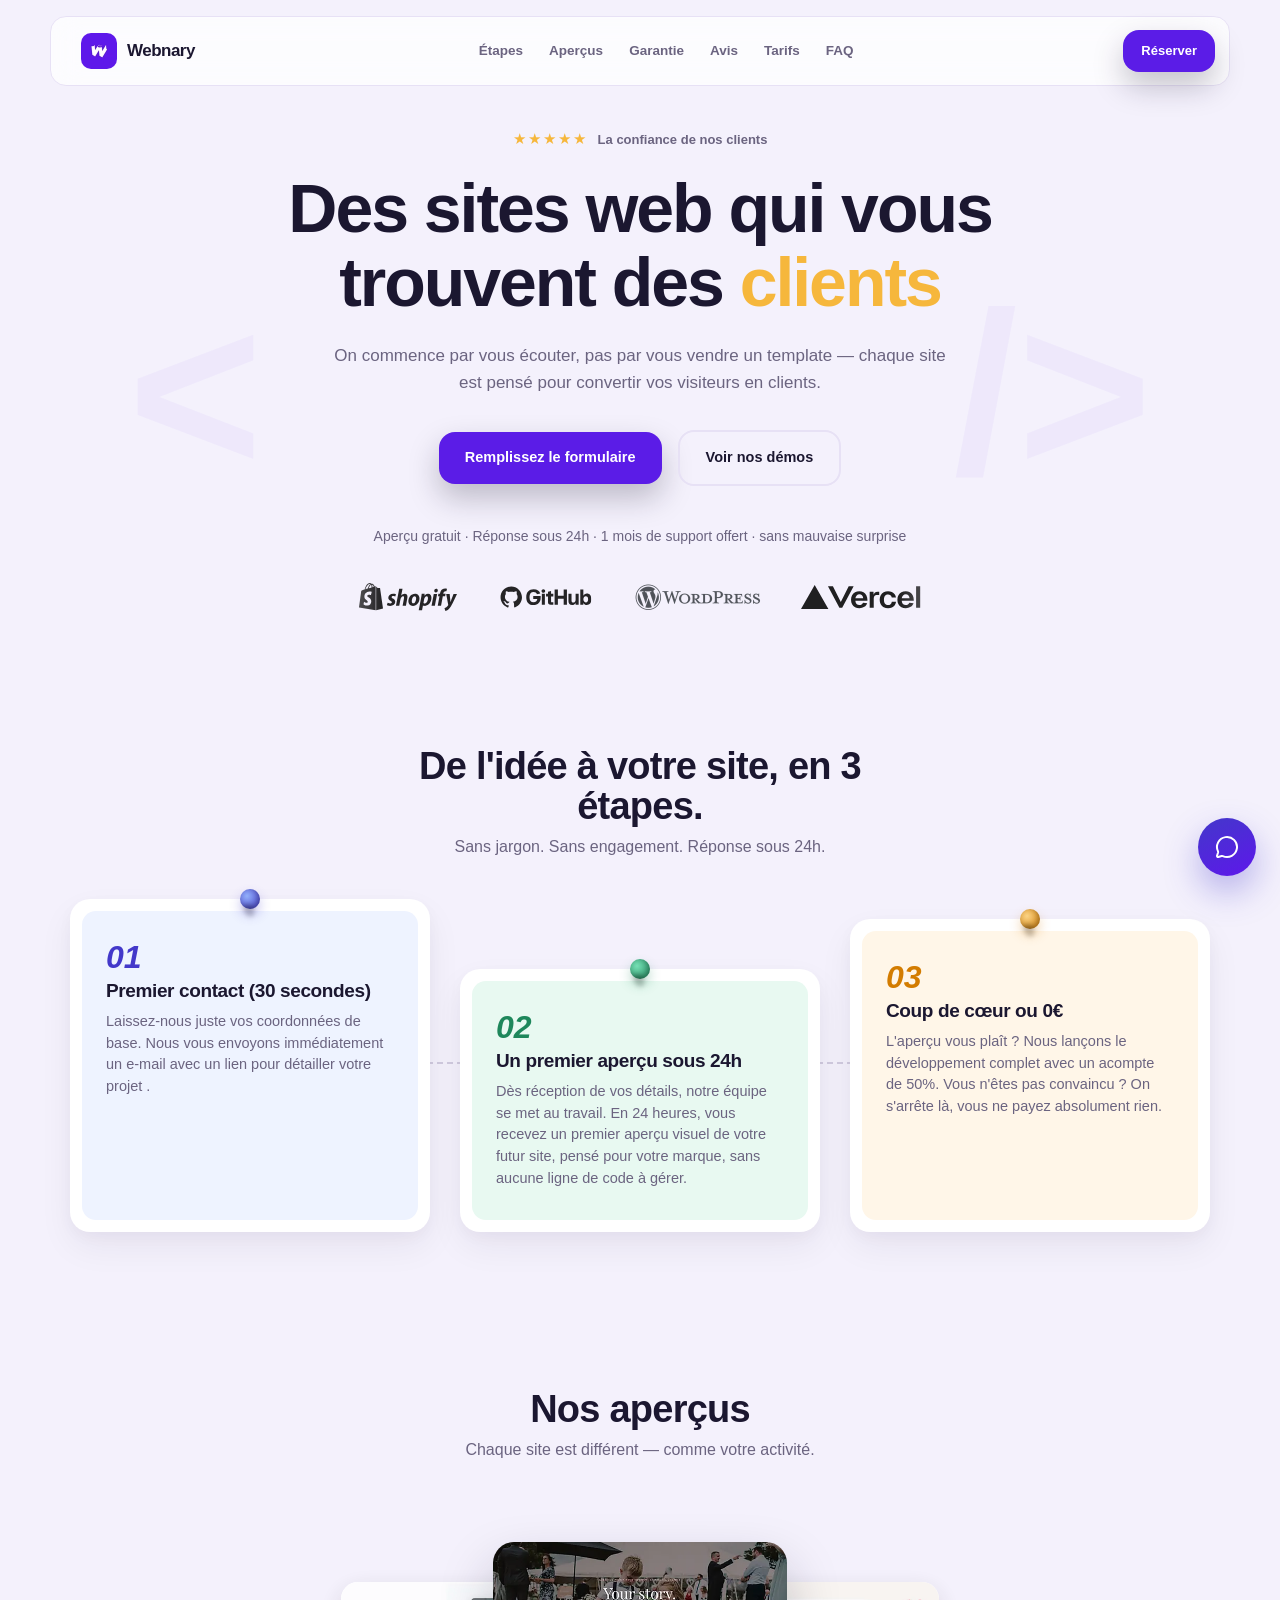
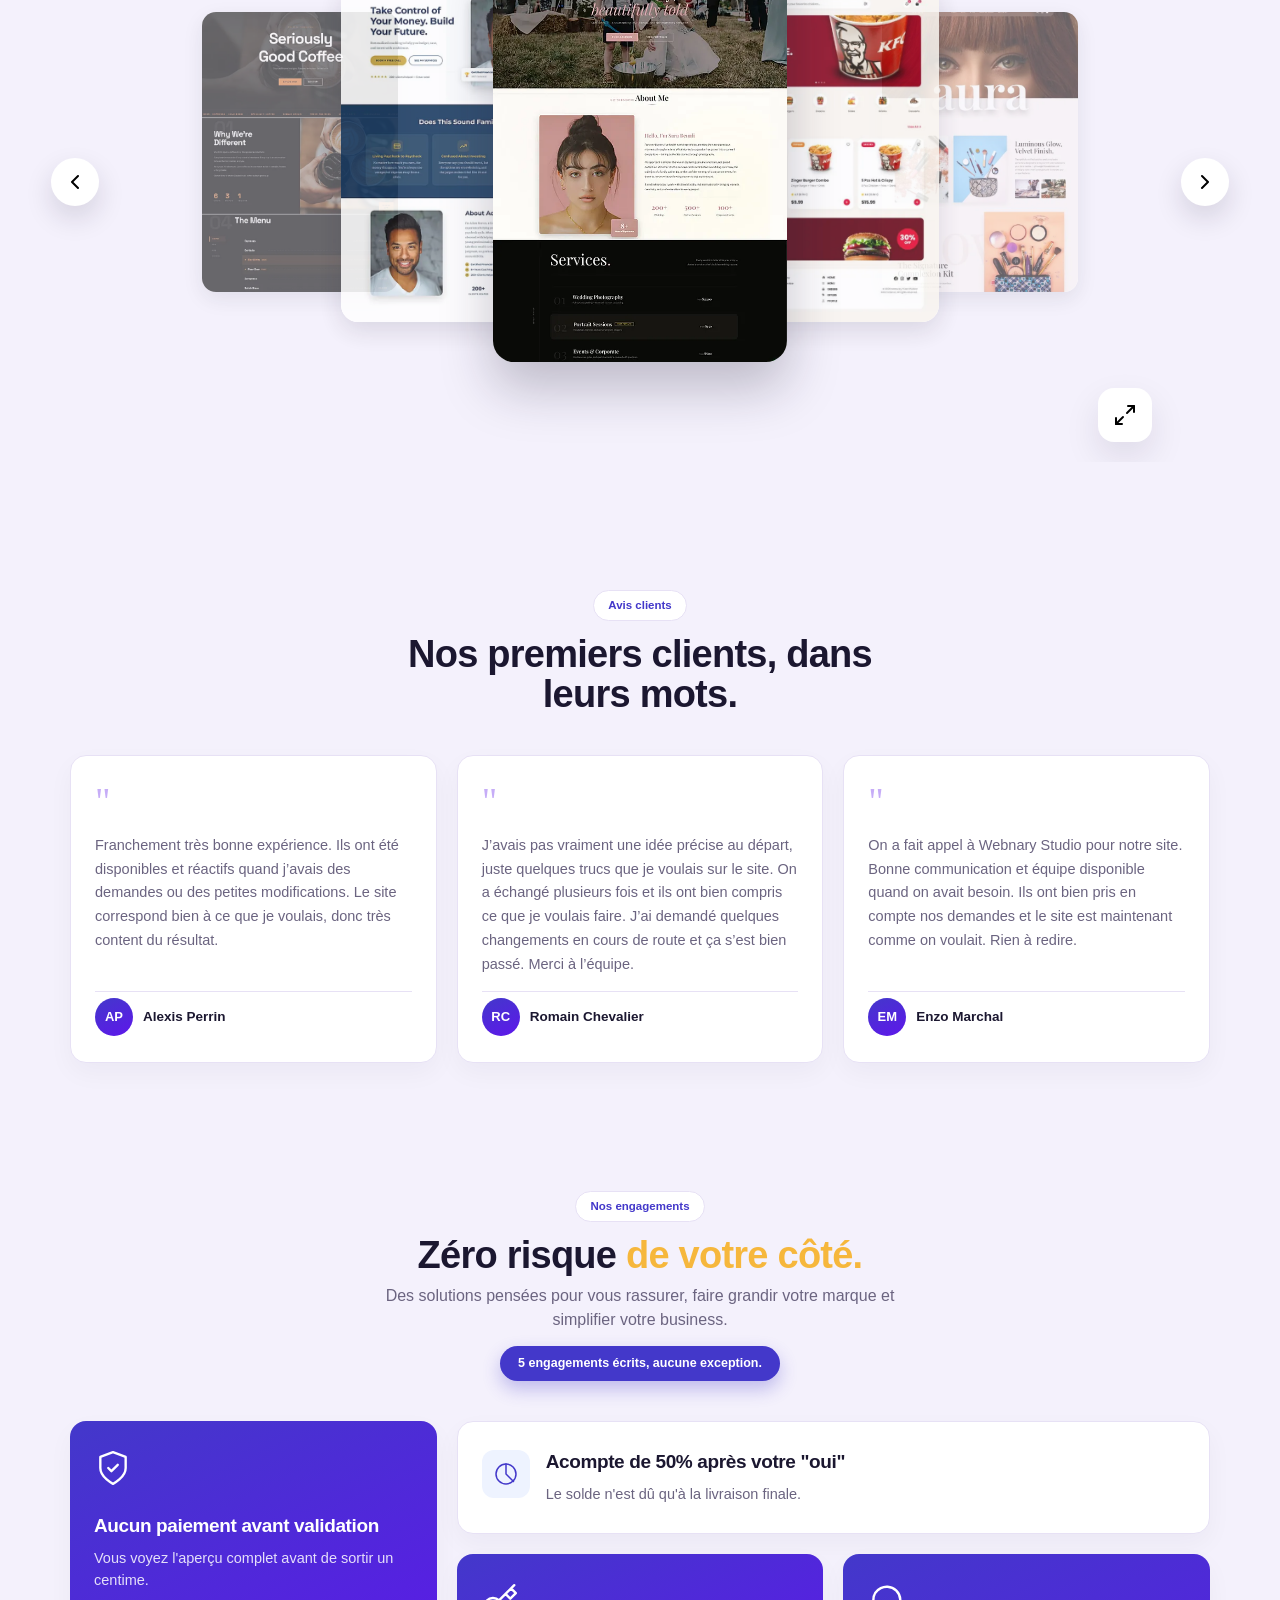
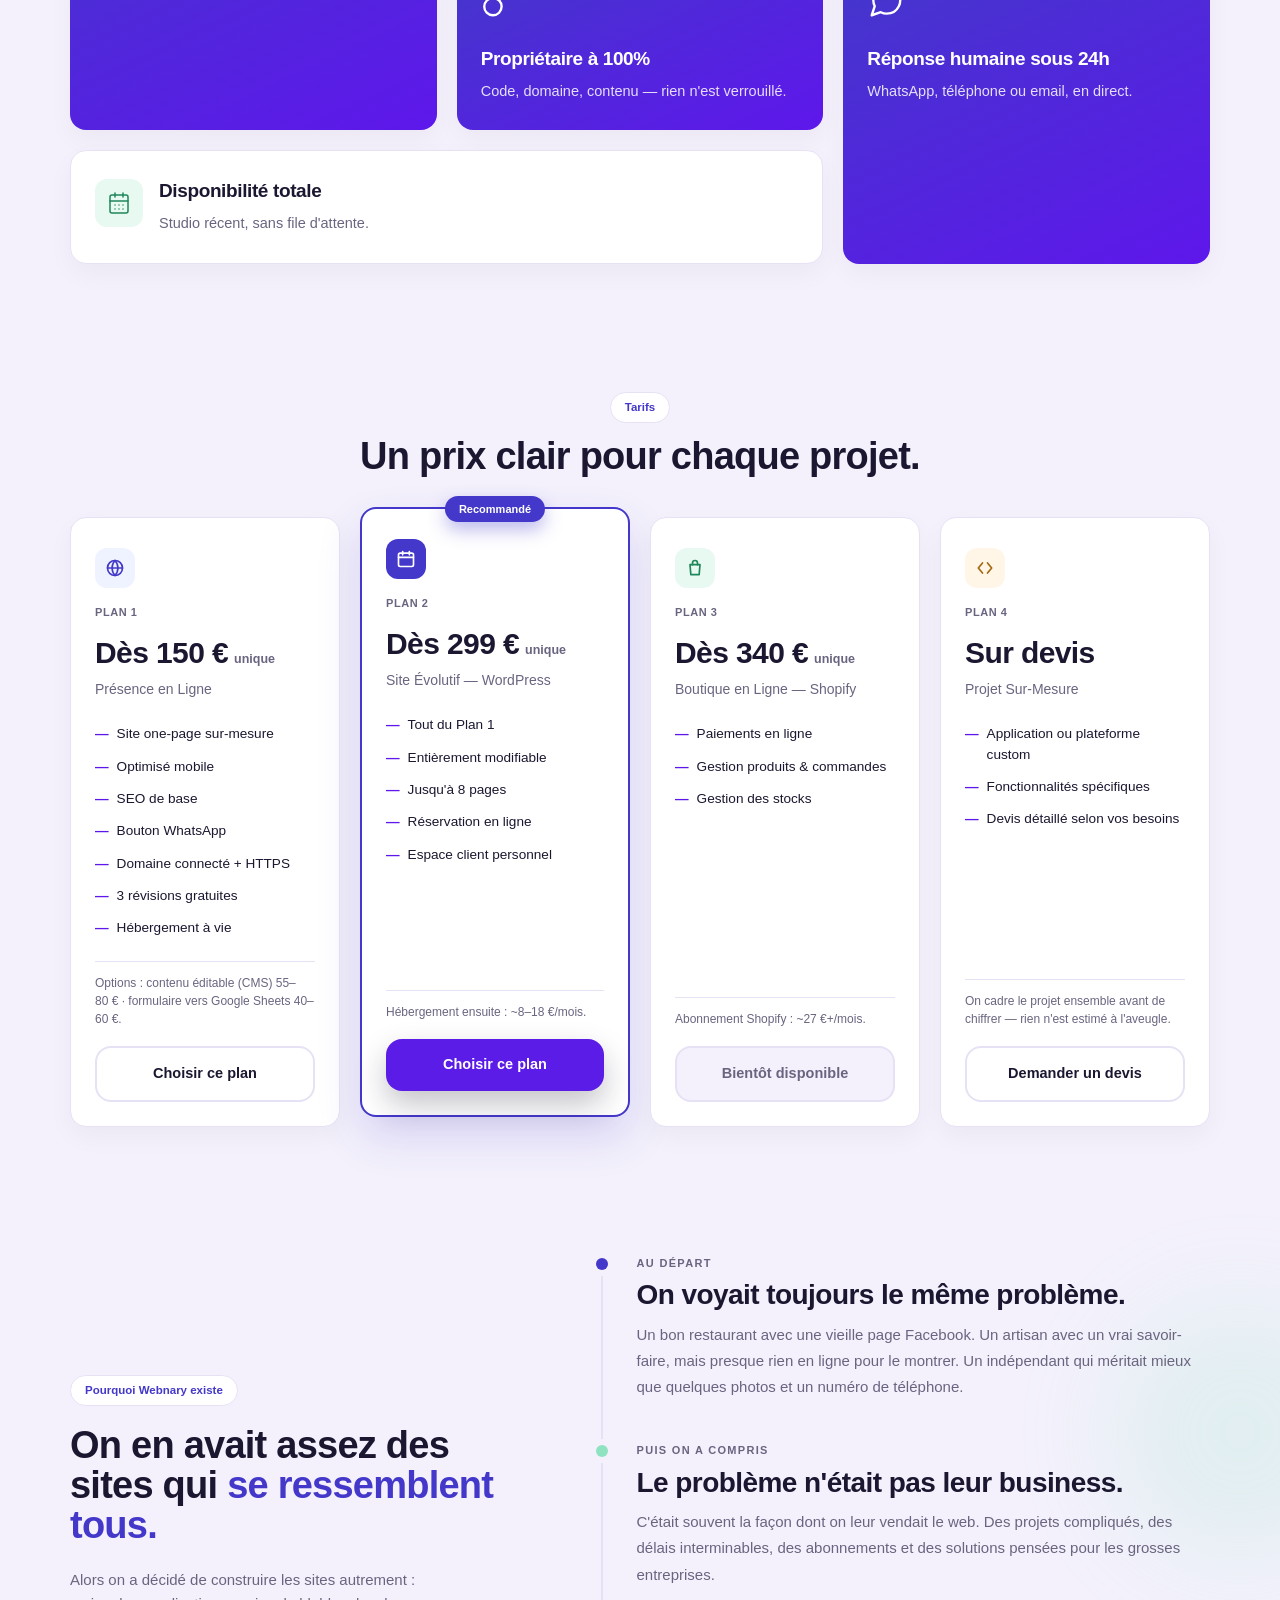
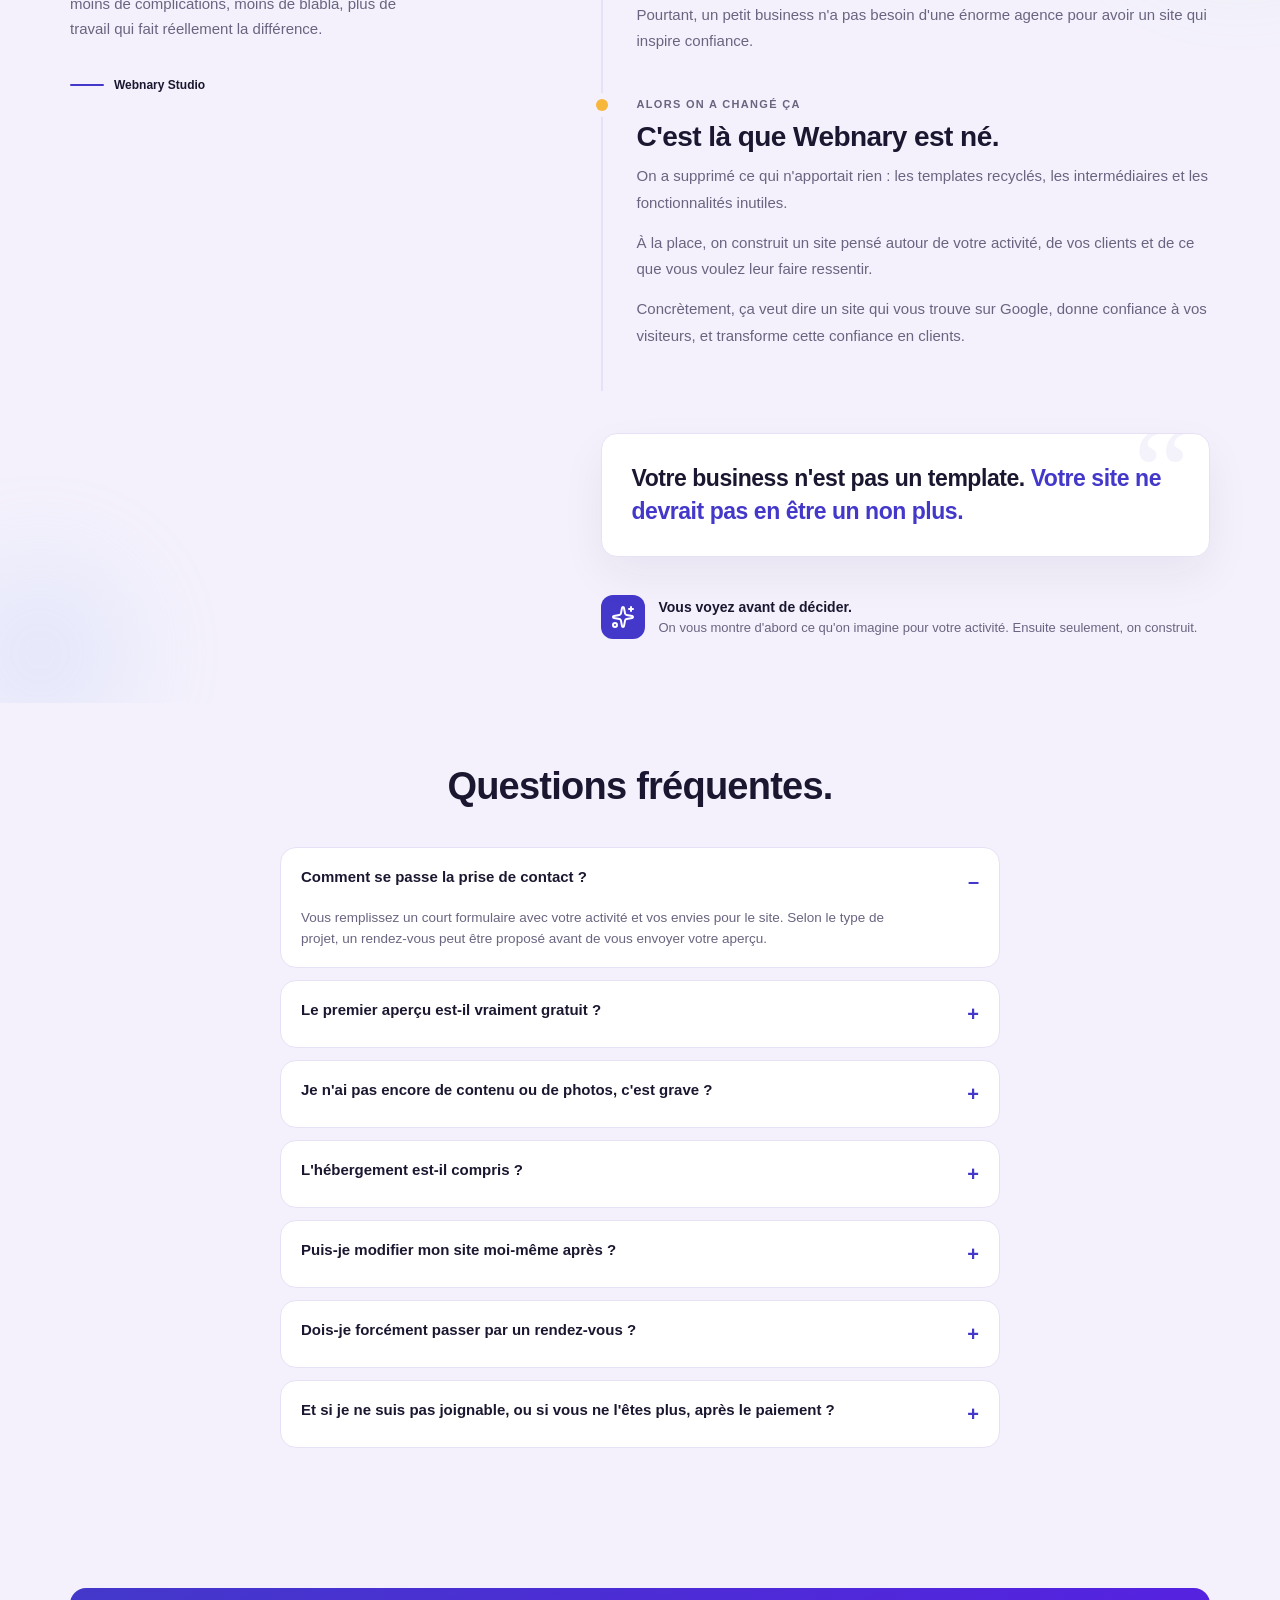
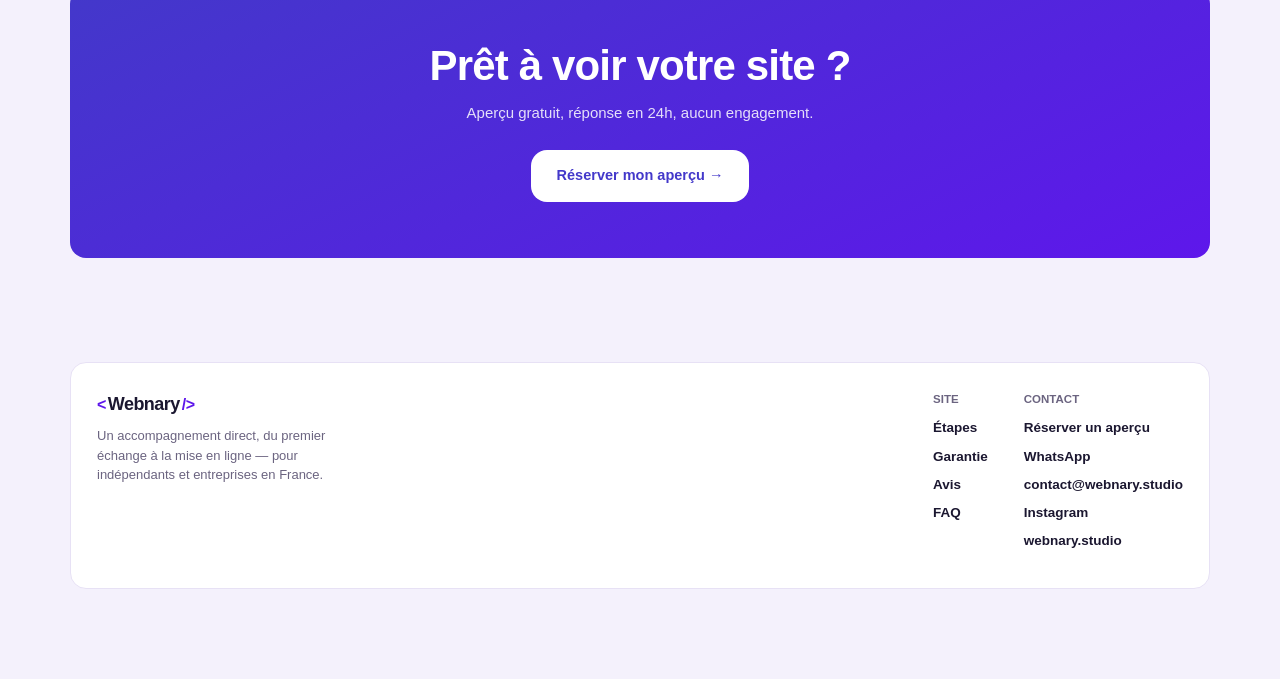
==== index.html @ 68a8aa62 "a" ====
<!DOCTYPE html>
<html lang="fr">
<head>
<meta charset="UTF-8">
<!-- script-src hashes updated to match the actual inline scripts below:
     the old gtag/fbq/clarity hashes are gone (that content is now one
     merged, deferred block — see further down), and the FAQPage
     JSON-LD hash was missing before, which meant the CSP was silently
     blocking that script (as it was already doing to fbq('track','Lead'),
     also fixed below). -->
<meta http-equiv="Content-Security-Policy" content="default-src 'self'; script-src 'self' 'sha256-ZfdSG9Eku9B7cv3SsbJLpooPQ97oVq/Bri7s5k1Ct78=' 'sha256-YesrB8otHD45vuplnqtRwuYAaS88ccgvhNLe1kJWZV4=' 'sha256-EzZOaIz/1RBPuvi1Ybkn9gT6TpxjZ1ntn4vTiscrDgM=' https://www.googletagmanager.com https://connect.facebook.net https://www.clarity.ms https://scripts.clarity.ms; style-src 'self' 'unsafe-inline' https://fonts.googleapis.com; font-src 'self' https://fonts.gstatic.com; img-src 'self' https://www.facebook.com data:; connect-src 'self' https://www.google-analytics.com https://region1.google-analytics.com https://connect.facebook.net https://i.clarity.ms https://c.clarity.ms https://k.clarity.ms https://y.clarity.ms; base-uri 'self'; form-action 'self' https://form.webnary.studio">
<meta name="viewport" content="width=device-width, initial-scale=1.0">
<title>Webnary Studio — Des sites web qui vous trouvent des clients</title>
<meta name="description" content="Studio web pour indépendants et entreprises en France. Aperçu gratuit sous 24h, à partir de 150€, sans engagement.">
<link rel="canonical" href="https://webnary.studio/">
<meta property="og:type" content="website">
<meta property="og:title" content="Webnary Studio — Des sites web qui vous trouvent des clients">
<meta property="og:description" content="Studio web pour indépendants et entreprises en France. Aperçu gratuit sous 24h, à partir de 150€, sans engagement.">
<meta property="og:image" content="https://webnary.studio/assets/OG.png">
<meta property="og:image:width" content="1200">
<meta property="og:image:height" content="630">
<meta property="og:image:alt" content="Webnary Studio — Des sites web qui vous trouvent des clients">
<meta property="og:url" content="https://webnary.studio/">
<meta property="og:locale" content="fr_FR">
<meta property="og:site_name" content="Webnary Studio">
<meta name="twitter:card" content="summary_large_image">
<meta name="twitter:title" content="Webnary Studio — Des sites web qui vous trouvent des clients">
<meta name="twitter:description" content="Studio web pour indépendants et entreprises en France. Aperçu gratuit sous 24h, à partir de 150€, sans engagement.">
<meta name="twitter:image" content="https://webnary.studio/assets/OG.png">
<meta name="robots" content="index, follow, max-image-preview:large">
<meta name="author" content="Webnary Studio">
<link rel="icon" type="image/png" href="assets/favicon-32-light.png">
<script type="application/ld+json">
{
  "@context": "https://schema.org",
  "@type": "ProfessionalService",
  "name": "Webnary Studio",
  "alternateName": "Webnary",
  "url": "https://webnary.studio",
  "image": "https://webnary.studio/assets/OG.png",
  "logo": "https://webnary.studio/assets/logo.png",
  "areaServed": {"@type": "Country", "name": "France"},
  "telephone": "+33 7 67 70 82 53",
  "priceRange": "150€-1200€",
  "sameAs": ["https://www.instagram.com/webnary.studio/"]
}
</script>
<script type="application/ld+json">
{
  "@context": "https://schema.org",
  "@type": "FAQPage",
  "mainEntity": [
    {"@type":"Question","name":"Comment se passe la prise de contact ?","acceptedAnswer":{"@type":"Answer","text":"Vous remplissez un court formulaire avec votre activité et vos envies pour le site. Selon le type de projet, un rendez-vous peut être proposé avant de vous envoyer votre aperçu."}},
    {"@type":"Question","name":"Le premier aperçu est-il vraiment gratuit ?","acceptedAnswer":{"@type":"Answer","text":"Oui, entièrement. Vous ne payez que si vous validez le résultat."}},
    {"@type":"Question","name":"Je n'ai pas encore de contenu ou de photos, c'est grave ?","acceptedAnswer":{"@type":"Answer","text":"Non. On démarre avec des placeholders et on les remplace dès que vous êtes prêt(e)."}},
    {"@type":"Question","name":"L'hébergement est-il compris ?","acceptedAnswer":{"@type":"Answer","text":"Ça dépend du type de projet. Le coût exact de l'hébergement, du domaine et des éventuels services supplémentaires est précisé avant le lancement."}},
    {"@type":"Question","name":"Puis-je modifier mon site moi-même après ?","acceptedAnswer":{"@type":"Answer","text":"Oui, selon la solution choisie. Les sites avec CMS permettent de modifier facilement les contenus vous-même, et nous pouvons également nous en occuper pour vous."}},
    {"@type":"Question","name":"Dois-je forcément passer par un rendez-vous ?","acceptedAnswer":{"@type":"Answer","text":"Non. Pour un site vitrine, le formulaire suffit. Pour un site professionnel ou une boutique, un échange rapide est proposé si le projet le demande. Pour un projet sur-mesure, un rendez-vous est toujours prévu pour cadrer le devis."}},
    {"@type":"Question","name":"Et si je ne suis pas joignable, ou si vous ne l'êtes plus, après le paiement ?","acceptedAnswer":{"@type":"Answer","text":"Vous gardez un accès direct par WhatsApp, téléphone et email dès le premier contact — jamais un ticket anonyme. Pour les projets avec suivi, les modalités de support sont précisées avant de commencer."}}
  ]
}
</script>
<link rel="stylesheet" href="/styles.css">

<!-- Google tag, Meta Pixel, Microsoft Clarity.
     These used to run immediately in <head> — PageSpeed's "third-party
     code" and Total Blocking Time findings trace back to this: their
     execution was competing with the page's own first render for
     main-thread time. Now deferred to window 'load', with an
     interaction fallback (scroll/tap/key) so a fast visitor who
     leaves before 'load' fires still gets counted. As a side effect
     this also fixes fbq('track','Lead'): it used to live in its own
     separate inline script whose hash was never added to the CSP
     above, so the CSP was silently blocking it — the Lead event was
     not actually firing. It's merged into this block now, under this
     block's hash.
     Trade-off to know about: PageView/Lead now fire a little later
     (after 'load' or first touch) instead of instantly — fine for
     almost every visit, but revert to firing eagerly if exact-instant
     tracking ever matters more than the perf win. -->
<script>
(function(){
  var started = false;
  function start(){
    if (started) return;
    started = true;

    // Google tag (gtag.js)
    window.dataLayer = window.dataLayer || [];
    window.gtag = window.gtag || function(){dataLayer.push(arguments);};
    gtag('js', new Date());
    gtag('config', 'G-N6NECZ186Y');
    var gtmScript = document.createElement('script');
    gtmScript.async = true;
    gtmScript.src = 'https://www.googletagmanager.com/gtag/js?id=G-N6NECZ186Y';
    document.head.appendChild(gtmScript);

    // Meta Pixel
    !function(f,b,e,v,n,t,s)
    {if(f.fbq)return;n=f.fbq=function(){n.callMethod?
    n.callMethod.apply(n,arguments):n.queue.push(arguments)};
    if(!f._fbq)f._fbq=n;n.push=n;n.loaded=!0;n.version='2.0';
    n.queue=[];t=b.createElement(e);t.async=!0;
    t.src=v;s=b.getElementsByTagName(e)[0];
    s.parentNode.insertBefore(t,s)}(window, document,'script',
    'https://connect.facebook.net/en_US/fbevents.js');
    fbq('init', '1652232292927046');
    fbq('track', 'PageView');

    // Microsoft Clarity
    (function(c,l,a,r,i,t,y){
        c[a]=c[a]||function(){(c[a].q=c[a].q||[]).push(arguments)};
        t=l.createElement(r);t.async=1;t.src="https://www.clarity.ms/tag/"+i;
        y=l.getElementsByTagName(r)[0];y.parentNode.insertBefore(t,y);
    })(window, document, "clarity", "script", "y72hvm79s1");
  }

   var isAdClick = /[?&](fbclid|gclid)=/.test(location.search);
  if (isAdClick || document.readyState === 'complete') { start(); }
  else { window.addEventListener('load', start); }
  ['pointerdown', 'keydown', 'scroll'].forEach(function(evt){
    window.addEventListener(evt, start, { once: true, passive: true });
  });
})();
</script>
<noscript><img height="1" width="1" style="display:none"
src="https://www.facebook.com/tr?id=1652232292927046&ev=PageView&noscript=1"
/></noscript>
<link rel="preconnect" href="https://fonts.googleapis.com">
<link rel="preconnect" href="https://fonts.gstatic.com" crossorigin>
<!-- Was a plain blocking stylesheet — held up first paint for an extra
     round trip to fonts.googleapis.com. Loaded as a preload instead;
     script.js flips it to rel="stylesheet" once the DOM is ready, using
     the same in-flight request rather than a second fetch. -->
<link rel="preload" as="style" href="https://fonts.googleapis.com/css2?family=Plus+Jakarta+Sans:ital,wght@0,400;0,500;0,600;0,700;0,800;0,900;1,800&display=swap">
<noscript><link rel="stylesheet" href="https://fonts.googleapis.com/css2?family=Plus+Jakarta+Sans:ital,wght@0,400;0,500;0,600;0,700;0,800;0,900;1,800&display=swap"></noscript>
<!-- Lucide Icons (bundle scoped to the 7 icons actually used on this page) -->
<script src="lucide-icons.min.js" defer></script>
</head>
<body>

<header>
  <div class="nav">  
    <a href="#" class="brand-logo">
  <picture>
    <source srcset="assets/logo-nav.webp" type="image/webp">
    <img src="assets/logo-nav.png" alt="Webnary Studio logo" width="36" height="36">
  </picture>
  <span>Webnary</span>
</a>

    <button type="button" class="nav-toggle" id="navToggle" aria-haspopup="true" aria-expanded="false" aria-controls="navLinks" aria-label="Ouvrir le menu">
      <i data-lucide="menu" aria-hidden="true"></i>
    </button>
    <nav class="nav-links" id="navLinks">
      <a href="#etapes">Étapes</a>
      <a href="#apercus">Aperçus</a>
      <a href="#garantie">Garantie</a>
      <a href="#avis">Avis</a>
      <a href="#tarifs">Tarifs</a>
      <a href="#faq">FAQ</a>
    </nav>
<a href="https://form.webnary.studio" class="btn btn-primary btn-sm nav-cta" target="_blank" rel="noopener">Réserver</a>
  </div>
</header>

<!-- AJOUT DU WRAPPER ICI -->
<main class="main-wrapper">

<section class="hero-centered">

  <!-- Flanking bg: the studio's own </> mark, not a competitor motif -->
  <span class="hero-bracket hero-bracket-left" aria-hidden="true">&lt;</span>
  <span class="hero-bracket hero-bracket-right" aria-hidden="true">/&gt;</span>

  <!-- hero-content used to carry the "reveal" fade-in class like the
       sections below it — but it's above the fold and already visible
       on load, so that class was starting it at opacity:0 and holding
       it there until the IntersectionObserver fired *and* the 0.7s
       CSS transition finished. PageSpeed's LCP breakdown pointed
       straight at this: it flagged the hero CTA button as the LCP
       element with a 1.4s render delay. Scroll-reveal is for content
       the visitor scrolls to — never for the first thing they see. -->
  <div class="hero-content">

<a class="hero-trust-line" href="#avis" style="text-decoration:none;">
      <span class="trust-stars">★★★★★</span>
      <span class="trust-label">La confiance de nos clients</span>
    </a>
    <!-- Headline -->
    <h1>Des sites web qui vous trouvent des <span class="highlight">clients</span></h1>

    <!-- Subheadline -->
    <p class="lead">On commence par vous écouter, pas par vous vendre un template — chaque site est pensé pour convertir vos visiteurs en clients.</p>

    <!-- Buttons -->
    <div class="hero-cta-row centered">
      <a href="https://form.webnary.studio" class="btn btn-primary" target="_blank" rel="noopener">Remplissez le formulaire</a>
      <a class="btn btn-outline" href="#apercus">Voir nos démos</a>
    </div>

    <p class="hero-reassurance"> Aperçu gratuit · Réponse sous 24h · 1 mois de support offert · sans mauvaise surprise </p>

   <!-- Tech Stack: Scrolling Marquee -->
    <div class="hero-stack-marquee">
      <div class="tech-stack" aria-label="Technologies we build with">
  <img src="assets/logos/shopify_monotone_black.svg" alt="Shopify" height="28">
  <img src="assets/logos/GitHub_Lockup_Black_Clearspace.svg" alt="GitHub" height="28">
    <img src="assets/logos/WordPress-logotype-standard.png" alt="WordPress" width="126" height="28">
<img 
  src="assets/logos/vercel-logotype-light.svg" 
  alt="Vercel"
  height="28"
  style="opacity: 0.87; width: 120px;"
></div>    </div>

  </div>
</section>
<!-- ===================================== -->
<!-- NOUVELLE SECTION ÉTAPES (PIN CARDS)   -->
<!-- ===================================== -->
<section class="section" id="etapes">
  <div class="wrap">
    <div class="section-head center reveal">
      <h2>De l'idée à votre site, en 3 étapes.</h2>
      <p class="section-subhead">Sans jargon. Sans engagement. Réponse sous 24h.</p>
    </div>
    
    <div class="steps-timeline">
      
      <!-- Étape 1 -->
      <div class="pin-card-wrapper reveal">
        <div class="pin pin-blue"></div>
        <div class="pin-card-inner" style="background-color: var(--sky-light);">
          <span class="pin-number" style="color: var(--indigo);">01</span>
          <h3>Premier contact (30 secondes)</h3>
          <p>Laissez-nous juste vos coordonnées de base. Nous vous envoyons immédiatement un e-mail avec un lien pour détailler votre projet .</p>
        </div>
      </div>

      <!-- Étape 2 -->
      <div class="pin-card-wrapper reveal">
        <div class="pin pin-green"></div>
        <div class="pin-card-inner" style="background-color: var(--mint-light);">
          <span class="pin-number" style="color: #1e875b;">02</span>
          <h3>Un premier aperçu sous 24h</h3>
          <p>Dès réception de vos détails, notre équipe se met au travail. En 24 heures, vous recevez un premier aperçu visuel de votre futur site, pensé pour votre marque, sans aucune ligne de code à gérer.</p>
        </div>
      </div>

      <!-- Étape 3 -->
      <div class="pin-card-wrapper reveal">
        <div class="pin pin-orange"></div>
        <div class="pin-card-inner" style="background-color: var(--amber-light);">
          <span class="pin-number" style="color: #d37c00;">03</span>
          <h3>Coup de cœur ou 0€</h3>
          <p>L'aperçu vous plaît ? Nous lançons le développement complet avec un acompte de 50%. Vous n'êtes pas convaincu ? On s'arrête là, vous ne payez absolument rien.</p>
        </div>
      </div>

    </div>

  </div>
</section>


<section class="section" id="apercus" style="background: var(--bg); overflow: hidden; position: relative;">
  <div class="wrap">
    <!-- J'ai retiré les styles en ligne (fond sombre) pour garder le design propre et clair -->
    <div class="section-head center reveal">
      <h2>Nos aperçus</h2>
      <p class="section-subhead">Chaque site est différent — comme votre activité.</p>
    </div>
  </div>

  <div class="carousel-container reveal">

    <!-- Prev / next controls: the carousel used to be auto-rotate only,
         with no way for a visitor to move it on demand. These give
         click (desktop) control; drag/swipe and arrow keys are wired
         up in script.js on .carousel-track itself. -->
    <button type="button" class="carousel-nav carousel-nav-prev" aria-label="Démo précédente">
      <i data-lucide="chevron-left"></i>
    </button>
    <button type="button" class="carousel-nav carousel-nav-next" aria-label="Démo suivante">
      <i data-lucide="chevron-right"></i>
    </button>

    <div class="carousel-track" tabindex="0" role="group" aria-label="Carrousel des démos, utilisez les flèches gauche/droite">

      <!-- Carte 0 (Tout à gauche) -->
      <div class="carousel-card card-pos-0">
        <a href="Demos/1/" class="carousel-card-link" aria-label="Voir la démo 1">
          <picture>
            <source srcset="images/portfolio-1.webp" type="image/webp">
            <img src="images/portfolio-1.jpg" alt="Montagne" width="280" height="400" loading="lazy" decoding="async" draggable="false">
          </picture>
        </a>
      </div>

      <!-- Carte 1 (Gauche) -->
      <div class="carousel-card card-pos-1">
        <a href="Demos/3/" class="carousel-card-link" aria-label="Voir la démo 3">
          <picture>
            <source srcset="images/portfolio-3.webp" type="image/webp">
            <img src="images/portfolio-3.jpg" width="280" height="400" alt="Avion" loading="lazy" decoding="async" draggable="false">
          </picture>
        </a>
      </div>

      <!-- Carte 2 (Centre Actif) -->
      <div class="carousel-card card-pos-2">
        <a href="Demos/2/" class="carousel-card-link" aria-label="Voir la démo 2">
          <picture>
            <source srcset="images/portfolio-2.webp" type="image/webp">
            <img src="images/portfolio-2.jpg" alt="Lac et quai" width="280" height="400" loading="lazy" decoding="async" draggable="false">
          </picture>
        </a>
      </div>

      <!-- Carte 3 (Droite) -->
      <div class="carousel-card card-pos-3">
        <a href="Demos/4/" class="carousel-card-link" aria-label="Voir la démo 4">
          <picture>
            <source srcset="images/portfolio-4.webp" type="image/webp">
            <img src="images/portfolio-4.jpg" width="280" height="400" alt="Appareil photo" loading="lazy" decoding="async" draggable="false">
          </picture>
        </a>
      </div>

      <!-- Carte 4 (Tout à droite) -->
      <div class="carousel-card card-pos-4">
        <a href="Demos/5/" class="carousel-card-link" aria-label="Voir la démo 5">
          <picture>
            <source srcset="images/portfolio-5.webp" type="image/webp">
            <img src="images/portfolio-5.jpg" width="280" height="400" alt="Randonneur" loading="lazy" decoding="async" draggable="false">
          </picture>
        </a>
      </div>

    </div>

    <!-- Le bouton "Expand" de la maquette — was a bare <div>, no click
         handler anywhere in script.js, so it just sat there looking
         clickable. Now a real <button> wired up in script.js to open
         the currently-centered demo. -->
    <button type="button" class="expand-btn" aria-label="Ouvrir la démo affichée en grand">
      <i data-lucide="maximize-2"></i>
    </button>
  </div>
</section>

<section class="section" id="avis">
  <div class="wrap">
    <div class="section-head center reveal">
      <span class="eyebrow-chip">Avis clients</span>
      <h2>Nos premiers clients, dans leurs mots.</h2>
    </div>
    <div class="testi-grid reveal">
      <div class="testi-card">
        <span class="testi-mark">"</span>
        <p class="testi-quote">Franchement très bonne expérience. Ils ont été disponibles et réactifs quand j’avais des demandes ou des petites modifications. Le site correspond bien à ce que je voulais, donc très content du résultat.</p>
        <div class="testi-person">
          <div class="testi-avatar">AP</div>
          <div class="testi-name">Alexis Perrin</div>
        </div>
      </div>
      <div class="testi-card">
        <span class="testi-mark">"</span>
        <p class="testi-quote">J’avais pas vraiment une idée précise au départ, juste quelques trucs que je voulais sur le site. On a échangé plusieurs fois et ils ont bien compris ce que je voulais faire. J’ai demandé quelques changements en cours de route et ça s’est bien passé. Merci à l’équipe.</p>
        <div class="testi-person">
          <div class="testi-avatar">RC</div>
          <div class="testi-name">Romain Chevalier</div>
        </div>
      </div>
      <div class="testi-card">
        <span class="testi-mark">"</span>
        <p class="testi-quote">On a fait appel à Webnary Studio pour notre site. Bonne communication et équipe disponible quand on avait besoin. Ils ont bien pris en compte nos demandes et le site est maintenant comme on voulait. Rien à redire.</p>
        <div class="testi-person">
          <div class="testi-avatar">EM</div>
          <div class="testi-name">Enzo Marchal</div>
        </div>
      </div>
    </div>
  </div>
</section>

<section class="section garantie-section" id="garantie">
  <div class="wrap">
    <div class="section-head center reveal">
      <span class="eyebrow-chip">Nos engagements</span>
      <h2>Zéro risque <span class="highlight">de votre côté.</span></h2>
      <p class="section-subhead">Des solutions pensées pour vous rassurer, faire grandir votre marque et simplifier votre business.</p>
      <span class="garantie-badge">5 engagements écrits, aucune exception.</span>
    </div>

    <div class="garantie-grid">

      <!-- 1 -->
      <div class="garantie-card garantie-card-accent garantie-c1 reveal">
        <div class="garantie-icon" aria-hidden="true">
          <svg viewBox="0 0 24 24" fill="none" stroke="currentColor" stroke-width="1.5" stroke-linecap="round" stroke-linejoin="round"><path d="M12 22s8-4 8-10V5l-8-3-8 3v7c0 6 8 10 8 10z"/><path d="M9 12l2 2 4-4"/></svg>
        </div>
        <h3>Aucun paiement avant validation</h3>
        <p>Vous voyez l'aperçu complet avant de sortir un centime.</p>
      </div>

      <!-- 2 -->
      <div class="garantie-card garantie-card-white garantie-c2 reveal">
        <div class="garantie-icon-wrapper sky" aria-hidden="true">
          <svg viewBox="0 0 24 24" fill="none" stroke="currentColor" stroke-width="1.5" stroke-linecap="round" stroke-linejoin="round"><circle cx="12" cy="12" r="10"/><path d="M12 2v10l7.5 7.5"/></svg>
        </div>
        <div class="garantie-card-text">
          <h3>Acompte de 50% après votre "oui"</h3>
          <p>Le solde n'est dû qu'à la livraison finale.</p>
        </div>
      </div>

      <!-- 3 -->
      <div class="garantie-card garantie-card-accent garantie-c3 reveal">
        <div class="garantie-icon" aria-hidden="true">
          <svg viewBox="0 0 24 24" fill="none" stroke="currentColor" stroke-width="1.5" stroke-linecap="round" stroke-linejoin="round"><path d="M21 2l-2 2m-7.61 7.61a5.5 5.5 0 1 1-7.778 7.778 5.5 5.5 0 0 1 7.777-7.777zm0 0L15.5 7.5m0 0l3 3L22 7l-3-3m-3.5 3.5L19 4"/></svg>
        </div>
        <h3>Propriétaire à 100%</h3>
        <p>Code, domaine, contenu — rien n'est verrouillé.</p>
      </div>

      <!-- 4 -->
      <div class="garantie-card garantie-card-accent garantie-c4 reveal">
        <div class="garantie-icon" aria-hidden="true">
          <svg viewBox="0 0 24 24" fill="none" stroke="currentColor" stroke-width="1.5" stroke-linecap="round" stroke-linejoin="round"><path d="M21 11.5a8.38 8.38 0 0 1-.9 3.8 8.5 8.5 0 0 1-7.6 4.7 8.38 8.38 0 0 1-3.8-.9L3 21l1.9-5.7a8.38 8.38 0 0 1-.9-3.8 8.5 8.5 0 0 1 4.7-7.6 8.38 8.38 0 0 1 3.8-.9h.5a8.48 8.48 0 0 1 8 8v.5z"/></svg>
        </div>
        <h3>Réponse humaine sous 24h</h3>
        <p>WhatsApp, téléphone ou email, en direct.</p>
      </div>

      <!-- 5 -->
      <div class="garantie-card garantie-card-white garantie-c5 reveal">
        <div class="garantie-icon-wrapper mint" aria-hidden="true">
          <svg viewBox="0 0 24 24" fill="none" stroke="currentColor" stroke-width="1.5" stroke-linecap="round" stroke-linejoin="round"><rect x="3" y="4" width="18" height="18" rx="2" ry="2"/><line x1="16" y1="2" x2="16" y2="6"/><line x1="8" y1="2" x2="8" y2="6"/><line x1="3" y1="10" x2="21" y2="10"/><path d="M8 14h.01"/><path d="M12 14h.01"/><path d="M16 14h.01"/><path d="M8 18h.01"/><path d="M12 18h.01"/><path d="M16 18h.01"/></svg>
        </div>
        <div class="garantie-card-text">
          <h3>Disponibilité totale</h3>
          <p>Studio récent, sans file d'attente.</p>
        </div>
      </div>

    </div>
  </div>
</section>

<!-- ===================================== -->
<!-- TARIFS / PRICING                      -->
<!-- ===================================== -->
<section class="section" id="tarifs">
  <div class="wrap">
    <div class="section-head center reveal">
      <span class="eyebrow-chip">Tarifs</span>
      <h2>Un prix clair pour chaque projet.</h2>
    </div>

    <div class="pricing-grid reveal">

      <!-- PLAN 1 -->
      <div class="price-card">
        <div class="price-icon sky" aria-hidden="true">
          <svg viewBox="0 0 24 24" fill="none" stroke="currentColor" stroke-width="2" stroke-linecap="round" stroke-linejoin="round"><circle cx="12" cy="12" r="9"/><path d="M3 12h18M12 3c2.3 2.5 3.5 5.7 3.5 9s-1.2 6.5-3.5 9c-2.3-2.5-3.5-5.7-3.5-9s1.2-6.5 3.5-9z"/></svg>
        </div>
        <span class="price-eyebrow">Plan 1</span>
        <div class="price-amount"><span class="value">Dès 150&nbsp;€</span><span class="unit">unique</span></div>
        <p class="price-name">Présence en Ligne</p>
        <ul class="price-features">
          <li>Site one-page sur-mesure</li>
          <li>Optimisé mobile</li>
          <li>SEO de base</li>
          <li>Bouton WhatsApp</li>
          <li>Domaine connecté + HTTPS</li>
          <li>3 révisions gratuites</li>
          <li>Hébergement à vie</li>
        </ul>
        <p class="price-note">Options : contenu éditable (CMS) 55–80&nbsp;€ · formulaire vers Google Sheets 40–60&nbsp;€.</p>
        <a href="https://form.webnary.studio" class="btn btn-outline price-cta" target="_blank" rel="noopener">Choisir ce plan</a>
      </div>

      <!-- PLAN 2 (mis en avant) -->
      <div class="price-card is-featured">
        <span class="price-badge">Recommandé</span>
        <div class="price-icon indigo" aria-hidden="true">
          <svg viewBox="0 0 24 24" fill="none" stroke="currentColor" stroke-width="2" stroke-linecap="round" stroke-linejoin="round"><rect x="3" y="5" width="18" height="16" rx="2"/><path d="M3 10h18M8 3v4M16 3v4"/></svg>
        </div>
        <span class="price-eyebrow">Plan 2</span>
        <div class="price-amount"><span class="value">Dès 299&nbsp;€</span><span class="unit">unique</span></div>
        <p class="price-name">Site Évolutif — WordPress</p>
        <ul class="price-features">
          <li>Tout du Plan 1</li>
          <li>Entièrement modifiable</li>
          <li>Jusqu'à 8 pages</li>
          <li>Réservation en ligne</li>
          <li>Espace client personnel</li>
        </ul>
        <p class="price-note">Hébergement ensuite : ~8–18&nbsp;€/mois.</p>
        <a href="https://form.webnary.studio" class="btn btn-primary price-cta" target="_blank" rel="noopener">Choisir ce plan</a>
      </div>

      <!-- PLAN 3 -->
      <div class="price-card">
        <div class="price-icon mint" aria-hidden="true">
          <svg viewBox="0 0 24 24" fill="none" stroke="currentColor" stroke-width="2" stroke-linecap="round" stroke-linejoin="round"><path d="M6 8h12l-1 12H7L6 8z"/><path d="M9 8V6a3 3 0 0 1 6 0v2"/></svg>
        </div>
        <span class="price-eyebrow">Plan 3</span>
        <div class="price-amount"><span class="value">Dès 340&nbsp;€</span><span class="unit">unique</span></div>
        <p class="price-name">Boutique en Ligne — Shopify</p>
        <ul class="price-features">
          <li>Paiements en ligne</li>
          <li>Gestion produits & commandes</li>
          <li>Gestion des stocks</li>
        </ul>
        <p class="price-note">Abonnement Shopify : ~27&nbsp;€+/mois.</p>
        <a href="#" class="btn btn-outline price-cta" aria-disabled="true" tabindex="-1" onclick="return false;">Bientôt disponible</a>
      </div>

      <!-- PLAN 4 -->
      <div class="price-card">
        <div class="price-icon amber" aria-hidden="true">
          <svg viewBox="0 0 24 24" fill="none" stroke="currentColor" stroke-width="2" stroke-linecap="round" stroke-linejoin="round"><path d="M9 6 4 12l5 6M15 6l5 6-5 6"/></svg>
        </div>
        <span class="price-eyebrow">Plan 4</span>
        <div class="price-amount"><span class="value">Sur devis</span></div>
        <p class="price-name">Projet Sur-Mesure</p>
        <ul class="price-features">
          <li>Application ou plateforme custom</li>
          <li>Fonctionnalités spécifiques</li>
          <li>Devis détaillé selon vos besoins</li>
        </ul>
        <p class="price-note">On cadre le projet ensemble avant de chiffrer — rien n'est estimé à l'aveugle.</p>
        <a href="https://form.webnary.studio" class="btn btn-outline price-cta" target="_blank" rel="noopener">Demander un devis</a>
      </div>

    </div>
  </div>
</section>

<!-- ===================================== -->
<!-- ABOUT / OUR STORY                     -->
<!-- ===================================== -->

<section class="section about-story" id="histoire">
  <div class="wrap">

    <div class="about-story-grid">

      <!-- LEFT: THE HOOK -->
      <div class="about-story-intro reveal">

        <span class="eyebrow-chip">Pourquoi Webnary existe</span>

        <h2>
          On en avait assez
          des sites qui
          <span>se ressemblent tous.</span>
        </h2>

        <p class="about-story-kicker">
          Alors on a décidé de construire les sites autrement :
          moins de complications, moins de blabla, plus de travail qui
          fait réellement la différence.
        </p>

        <div class="about-story-signature">
          Webnary Studio
        </div>

      </div>


      <!-- RIGHT: THE STORY -->
      <div class="about-story-content reveal">

        <!-- STORY 01 -->
        <div class="story-block">

          <span class="story-dot"></span>

          <span class="story-label">Au départ</span>

          <h3>
            On voyait toujours le même problème.
          </h3>

          <p>
            Un bon restaurant avec une vieille page Facebook.
            Un artisan avec un vrai savoir-faire, mais presque rien
            en ligne pour le montrer.
            Un indépendant qui méritait mieux que quelques photos
            et un numéro de téléphone.
          </p>

        </div>


        <!-- STORY 02 -->
        <div class="story-block">

          <span class="story-dot"></span>

          <span class="story-label">Puis on a compris</span>

          <h3>
            Le problème n'était pas leur business.
          </h3>

          <p>
            C'était souvent la façon dont on leur vendait le web.
            Des projets compliqués, des délais interminables,
            des abonnements et des solutions pensées pour les grosses
            entreprises.
          </p>

          <p style="margin-top:14px;">
            Pourtant, un petit business n'a pas besoin d'une énorme agence
            pour avoir un site qui inspire confiance.
          </p>

        </div>


        <!-- STORY 03 -->
        <div class="story-block">

          <span class="story-dot"></span>

          <span class="story-label">Alors on a changé ça</span>

          <h3>
            C'est là que Webnary est né.
          </h3>

          <p>
            On a supprimé ce qui n'apportait rien :
            les templates recyclés, les intermédiaires et les
            fonctionnalités inutiles.
          </p>

          <p style="margin-top:14px;">
            À la place, on construit un site pensé autour de votre activité,
            de vos clients et de ce que vous voulez leur faire ressentir.
          </p>

          <p style="margin-top:14px;">
            Concrètement, ça veut dire un site qui vous trouve sur Google,
            donne confiance à vos visiteurs, et transforme cette confiance
            en clients.
          </p>

        </div>


        <!-- BIG STATEMENT -->
        <div class="about-story-highlight">

          <p>
            Votre business n'est pas un template.
            <strong>Votre site ne devrait pas en être un non plus.</strong>
          </p>

        </div>


        <!-- FINAL -->
        <div class="about-story-final">

          <div class="about-story-final-icon">
            <i data-lucide="sparkles"></i>
          </div>

          <div class="about-story-final-text">
            <strong>Vous voyez avant de décider.</strong>
            On vous montre d'abord ce qu'on imagine pour votre activité.
            Ensuite seulement, on construit.
          </div>

        </div>

      </div>

    </div>
  </div>
</section>
<section class="section" id="faq">
  <div class="wrap" style="max-width:760px;">
    <div class="section-head center reveal">
      <h2>Questions fréquentes.</h2>
    </div>
    <div class="reveal">
      <details open>
        <summary>Comment se passe la prise de contact ?</summary>
        <p>Vous remplissez un court formulaire avec votre activité et vos envies pour le site. Selon le type de projet, un rendez-vous peut être proposé avant de vous envoyer votre aperçu.</p>
      </details>
      <details>
        <summary>Le premier aperçu est-il vraiment gratuit ?</summary>
        <p>Oui, entièrement. Vous ne payez que si vous validez le résultat.</p>
      </details>
      <details>
        <summary>Je n'ai pas encore de contenu ou de photos, c'est grave ?</summary>
        <p>Non. On démarre avec des placeholders et on les remplace dès que vous êtes prêt(e).</p>
      </details>
<details>
  <summary>L'hébergement est-il compris ?</summary>
  <p>
    Ça dépend du type de projet. Le coût exact de l'hébergement,
    du domaine et des éventuels services supplémentaires est précisé
    avant le lancement.
  </p>
</details>  <details>
  <summary>Puis-je modifier mon site moi-même après ?</summary>
  <p>
    Oui, selon la solution choisie. Les sites avec CMS permettent
    de modifier facilement les contenus vous-même, et nous pouvons
    également nous en occuper pour vous.
  </p>
</details>
<details>
  <summary>Dois-je forcément passer par un rendez-vous ?</summary>
  <p>
    Non. Pour un site vitrine, le formulaire suffit. Pour un site
    professionnel ou une boutique, un échange rapide est proposé si
    le projet le demande. Pour un projet sur-mesure, un rendez-vous
    est toujours prévu pour cadrer le devis.
  </p>
</details>
<details>
  <summary>Et si je ne suis pas joignable, ou si vous ne l'êtes plus, après le paiement ?</summary>
  <p>
    Vous gardez un accès direct par WhatsApp, téléphone et email dès le
    premier contact — jamais un ticket anonyme. Pour les projets avec
    suivi, les modalités de support sont précisées avant de commencer.
  </p>
</details>
    </div>
  </div>
</section>

<section class="section">
  <div class="wrap reveal">
    <div class="cta-card">
      <h2>Prêt à voir votre site ?</h2>
      <p>Aperçu gratuit, réponse en 24h, aucun engagement.</p>
      <a href="https://form.webnary.studio" class="btn btn-white" target="_blank" rel="noopener">Réserver mon aperçu →</a>
    </div>
  </div>
</section>

<footer>
  <div class="wrap">
    <div class="footer-inner">
      <div class="footer-brand">
        <div class="logo">
          <span class="bracket">&lt;</span>Webnary<span class="bracket">/&gt;</span>
        </div>
        <p>Un accompagnement direct, du premier échange à la mise en ligne — pour indépendants et entreprises en France.</p>
      </div>
      <div class="footer-links">
        <div class="footer-col">
          <p class="footer-col-title">SITE</p>
          <a href="#etapes">Étapes</a>
          <a href="#garantie">Garantie</a>
          <a href="#avis">Avis</a>
          <a href="#faq">FAQ</a>
        </div>
        <div class="footer-col">
          <p class="footer-col-title">CONTACT</p>
          <a href="https://form.webnary.studio" target="_blank" rel="noopener">Réserver un aperçu</a>
          <a href="https://wa.me/33767708253?text=Bonjour%20%21%20J%27ai%20une%20question." target="_blank" rel="noopener">WhatsApp</a>
          <a href="mailto:contact@webnary.studio">contact@webnary.studio</a>
          <a href="https://www.instagram.com/webnary.studio/" target="_blank" rel="noopener">Instagram</a>
          <a href="https://webnary.studio">webnary.studio</a>
        </div>
      </div>
    </div>
  </div>
</footer>

<!-- FERMETURE DU WRAPPER ICI -->
</main>

<div class="sticky-cta">
  <a href="https://form.webnary.studio" class="btn btn-primary" target="_blank" rel="noopener">
    <i data-lucide="calendar-check" style="width:18px; height:18px; stroke-width:2.5px;"></i> Réserver mon aperçu
  </a>
</div>

<a class="wa-fixed" href="https://wa.me/33767708253?text=Bonjour%20%21%20J%27ai%20une%20question." target="_blank" rel="noopener" aria-label="Nous contacter sur WhatsApp">
  <i data-lucide="message-circle"></i>
</a>

<script src="script.js" defer></script>
</body>
</html>
---- styles.css ----
:root{
    --indigo: #4338CA;
    --indigo-2: #5E17EB; 
    --ink: #1B1730;
    --ink-soft: #6B6480;
    --bg: #F4F1FC;
    --card: #FFFFFF;
    
    /* Couleurs principales */
    --amber: #F6B73C;
    --amber-ink: #a4680f; /* darkened amber for text on --bg: raw --amber is 1.6:1, fails WCAG AA (needs 3:1 min for large/bold text) */
    --mint: #8FE3C0;
    --sky: #A9C3F5;
    
    /* Couleurs pastels pour les nouvelles cartes (inspiré de l'image) */
    --sky-light: #EEF3FF;
    --mint-light: #E8F9F1;
    --amber-light: #FFF6E8;

    --line: #E7E1F5;
    
    /* TOUT EN BORDER-RADIUS 16px */
    --r-md: 16px; 
    --r-lg: 16px; 
    
    --font: 'Plus Jakarta Sans', sans-serif;
    --wrap: 1180px;
  }
  *{box-sizing:border-box; margin:0; padding:0;}
  html{scroll-behavior:smooth;}
  body{
    background:var(--bg); color:var(--ink); font-family:var(--font);
    line-height:1.5; -webkit-font-smoothing:antialiased;
    padding-bottom:82px;
  }
  @media (min-width:860px){ body{padding-bottom:0;} }
  img{max-width:100%; display:block;}
  a{color:inherit; text-decoration:none;}
  ul{list-style:none;}
  .wrap{max-width:var(--wrap); margin:0 auto; padding:0 20px;}
  h1,h2,h3{font-weight:800; letter-spacing:-.02em; line-height:1.05;}

  /* Boutons mis à jour : 16px au lieu de 999px */
  .btn{
    display:inline-flex; align-items:center; gap:8px;
    font-family:var(--font); font-size:14.5px; font-weight:700;
    padding:15px 26px; border-radius: 16px; border:none; cursor:pointer;
    transition:transform .18s ease, box-shadow .18s ease, opacity .18s ease;
  }
  .btn:active{transform:scale(.96);}
  .btn-primary{background:#5b1ce7; color:#fff; box-shadow:0 14px 30px rgba(27,23,48,.25);}
  .btn-primary:hover{box-shadow:0 18px 40px rgba(27,23,48,.35); transform:translateY(-2px);}
  .btn-white{background:#fff; color:var(--indigo);}
  .btn-white:hover{opacity:.9;}
  .btn-outline{background:transparent; color:var(--ink); border:2px solid var(--line);}
  .btn-outline:hover{border-color:var(--indigo); color:var(--indigo);}
  .btn-sm{padding:11px 18px; font-size:13px;}

  .reveal{opacity:0; transform:translateY(20px); transition:opacity .7s ease, transform .7s ease;}
  .reveal.in{opacity:1; transform:translateY(0);}
  @media (prefers-reduced-motion: reduce){ .reveal{opacity:1; transform:none; transition:none;} html{scroll-behavior:auto;} }

  /* ===== Header & Brand ===== */
  header{position:sticky; top:0; z-index:50; padding:16px 0;}
  .nav{
    max-width:var(--wrap); margin:0 auto; padding:10px 14px 10px 22px;
    display:flex; align-items:center; justify-content:space-between;
    background:rgba(255,255,255,.75); backdrop-filter:blur(14px);
    border:1px solid var(--line); 
    border-radius: 16px; /* Mis à jour */
  }
  
  .logo { font-weight:900; font-size:18px; letter-spacing: -0.03em; display:flex; align-items:center; gap:2px; }
  .logo .bracket { color:var(--indigo-2); font-weight:800; font-size: 16px; }

  .nav-links{display:none; gap:26px; font-size:13.5px; font-weight:600; color:var(--ink-soft);}
  .nav-links a:hover{color:var(--indigo);}
  @media (min-width:860px){
    .nav-links{
      display:flex;
      flex:1;                 /* absorb the space space-between used to leave empty */
      justify-content:center; /* center links + WhatsApp button inside that space */
    }
  }

  /* ===== Hero CTA row (base flex rules — the centered variant used with
     .hero-centered lives further down next to that block) ===== */
  .hero-cta-row{display:flex; flex-wrap:wrap; align-items:center; gap:16px; margin-bottom:10px;}

  /* ===== sections ===== */
  .section{padding:64px 0;}
  .section-head{max-width:560px; margin:0 auto 40px;}
  .eyebrow-chip{
    display:inline-block; background:var(--card); color:var(--indigo); border:1px solid var(--line); font-size:11.5px; font-weight:700;
    padding:6px 14px; 
    border-radius: 16px; /* Mis à jour */
    margin-bottom:14px;
  }
  .section h2{font-size:clamp(26px,4.2vw,38px);}
  .center{text-align:center; margin-left:auto; margin-right:auto;}

  /* ========================================= */
  /* NOUVELLE SECTION ÉTAPES (STYLE PIN CARDS) */
  /* ========================================= */
  
  .steps-timeline {
    display: grid;
    grid-template-columns: 1fr;
    gap: 40px;
    position: relative;
    padding: 30px 0;
    z-index: 1;
  }
  
  /* Ligne pointillée en arrière plan (Desktop) */
  .steps-timeline::before {
    content: '';
    position: absolute;
    top: 45%;
    left: 5%;
    right: 5%;
    border-top: 2px dashed #D1CBE0;
    z-index: 0;
    display: none;
  }

  @media (min-width: 860px) {
    .steps-timeline {
      grid-template-columns: repeat(3, 1fr);
      gap: 30px;
    }
    .steps-timeline::before {
      display: block;
    }
    /* Disposition en zig-zag */
    .pin-card-wrapper:nth-child(1) { margin-top: -30px; }
    .pin-card-wrapper:nth-child(2) { margin-top: 40px; }
    .pin-card-wrapper:nth-child(3) { margin-top: -10px; }
  }

  .pin-card-wrapper {
    position: relative;
    background: #ffffff;
    padding: 12px;
    border-radius: 20px; /* Bordure extérieure un peu plus large */
    box-shadow: 0 15px 35px rgba(27,23,48,0.06), 0 5px 15px rgba(27,23,48,0.03);
    z-index: 1;
    transition: transform 0.3s ease, box-shadow 0.3s ease;
    max-width: 360px;
    margin-left: auto;
    margin-right: auto;
    width: 100%;
  }

  .pin-card-wrapper:hover {
    transform: translateY(-8px);
    box-shadow: 0 25px 45px rgba(27,23,48,0.1);
  }

  /* Épingles (Pins) 3D */
  .pin {
    position: absolute;
    top: -10px;
    left: 50%;
    transform: translateX(-50%);
    width: 20px;
    height: 20px;
    border-radius: 50%;
    z-index: 10;
  }
  /* Ombre portée de l'épingle sur la feuille */
  .pin::before {
    content: '';
    position: absolute;
    top: 14px;
    left: 4px;
    width: 10px;
    height: 14px;
    background: rgba(0,0,0,0.2);
    border-radius: 50%;
    transform: rotate(-30deg);
    filter: blur(2px);
    z-index: -1;
  }

  /* Couleurs des épingles avec effet glossy */
  .pin-blue {
    background: radial-gradient(circle at 35% 35%, #92b0fa, var(--indigo));
    box-shadow: 0 6px 12px rgba(67,56,202,0.3), inset -2px -2px 5px rgba(0,0,0,0.25);
  }
  .pin-green {
    background: radial-gradient(circle at 35% 35%, #76dfb5, #1e875b);
    box-shadow: 0 6px 12px rgba(30,135,91,0.3), inset -2px -2px 5px rgba(0,0,0,0.25);
  }
  .pin-orange {
    background: radial-gradient(circle at 35% 35%, #fad385, #d37c00);
    box-shadow: 0 6px 12px rgba(211,124,0,0.3), inset -2px -2px 5px rgba(0,0,0,0.25);
  }

  /* Intérieur de la carte (Pastel) */
  .pin-card-inner {
    padding: 30px 24px;
    border-radius: 14px; /* Un peu plus petit que l'extérieur */
    height: 100%;
    display: flex;
    flex-direction: column;
  }
  .pin-number {
    font-family: 'Plus Jakarta Sans', sans-serif;
    font-size: 32px;
    font-style: italic;
    font-weight: 800;
    margin-bottom: 8px;
    line-height: 1;
  }
  .pin-card-inner h3 {
    font-size: 19px;
    margin-bottom: 10px;
    color: var(--ink);
  }
  .pin-card-inner p {
    font-size: 14.5px;
    color: var(--ink-soft);
    line-height: 1.5;
  }

  /* ===== FAQ ===== */
  details{background:var(--card); border:1px solid var(--line); border-radius:var(--r-md); padding:18px 20px; margin-bottom:12px;}
  summary{cursor:pointer; list-style:none; display:flex; justify-content:space-between; gap:16px; font-weight:700; font-size:15px;}
  summary::-webkit-details-marker{display:none;}
  summary::after{content:'+'; color:var(--indigo); font-size:20px; font-weight:800; flex-shrink:0;}
  details[open] summary::after{content:'–';}
  details p{color:var(--ink-soft); font-size:13.5px; margin-top:12px; max-width:600px;}

  /* ===== Final CTA ===== */
  .cta-card{
    background:linear-gradient(155deg, var(--indigo), var(--indigo-2));
    border-radius:var(--r-lg); padding:56px 30px; color:#fff; text-align:center;
    position:relative;
  }
  .cta-card h2{font-size:clamp(28px,4.5vw,42px); max-width:520px; margin:0 auto;}
  .cta-card p{opacity:.85; margin:14px auto 26px; max-width:400px; font-size:15px;}

  /* ===== Footer ===== */
  footer{padding:40px 0 90px;}
  .footer-inner{
    background:var(--card); border:1px solid var(--line); border-radius:var(--r-md);
    padding:28px 26px; display:flex; flex-wrap:wrap; justify-content:space-between; gap:24px;
  }
  .footer-brand p{color:var(--ink-soft); font-size:13px; max-width:260px; margin-top:8px;}
  .footer-col a{display:block; font-size:13.5px; margin-bottom:8px; font-weight:600;}
  .footer-col a:hover{color:var(--indigo);}
  .footer-col-title{font-size:11.5px; color:var(--ink-soft); margin-bottom:10px; font-weight:700;}
  .footer-links{display:flex; gap:36px; flex-wrap:wrap;}

  /* ===== Sticky mobile CTA ===== */
  .sticky-cta{position:fixed; left:0; right:0; bottom:0; z-index:60; padding:12px 16px calc(12px + env(safe-area-inset-bottom));}
  .sticky-cta .btn{width:100%; justify-content:center; padding:16px; font-size:14.5px;}
  @media (min-width:860px){ .sticky-cta{display:none;} }
  /* ========================================= */
/* HERO CENTERED (INSPIRATION PREMIUM)       */
/* ========================================= */

.hero-centered {
  padding: 26px 0 72px;
  position: relative;
  display: flex;
  justify-content: center;
  background: var(--bg);
  overflow: hidden; /* for the bracket decoration below */
}

/* Flanking brand brackets — replaces the laurel wreaths with the studio's
   own </> mark (matches .logo .bracket) instead of a borrowed motif */
.hero-bracket {
  position: absolute;
  top: 50%;
  transform: translateY(-50%);
  font-family: var(--font);
  font-size: clamp(160px, 18vw, 320px);
  font-weight: 800;
  color: var(--indigo-2);
  opacity: 0.035;
  z-index: 0;
  line-height: 1;
  pointer-events: none;
  user-select: none;
}
.hero-bracket-left { left: 10%; }
.hero-bracket-right { right: 10%; }
@media (max-width: 760px) {
  .hero-bracket { display: none; }
}

/* Content Wrapper */
.hero-content {
  position: relative;
  z-index: 2;
  max-width: 780px;
  text-align: center;
  display: flex;
  flex-direction: column;
  align-items: center;
  padding: 0 20px;
}

/* Trust line — back above the headline, plain (no avatar / no badge stack) */
.hero-trust-line {
  display: flex;
  align-items: center;
  justify-content: center;
  gap: 10px;
  margin-bottom: 20px;
}
.hero-trust-line .trust-stars {
  color: var(--amber);
  font-size: 15px;
  letter-spacing: 2px;
}
.hero-trust-line .trust-check {
  color: var(--indigo-2);
  font-size: 13px;
  font-weight: 700;
  letter-spacing: 1px;
}
.hero-trust-line .trust-label {
  font-size: 13px;
  font-weight: 700;
  color: var(--ink-soft);
}

/* Typography */
.hero-centered h1 {
  font-size: clamp(38px, 6vw, 68px);
  font-weight: 800;
  line-height: 1.1;
  letter-spacing: -0.03em;
  color: var(--ink);
  margin-bottom: 22px;
}
.hero-centered h1 .highlight,
.garantie-section h2 .highlight {
  color: #f6b73c;
}

.hero-centered p.lead {
  font-size: 17px;
  color: var(--ink-soft);
  max-width: 620px;
  margin: 0 auto 34px;
  line-height: 1.6;
}

/* CTA Row */
.hero-cta-row.centered {
  justify-content: center;
  gap: 16px;
  margin-bottom: 40px;
}

/* Reassurance line under the hero CTAs (gratuit / 24h / sans engagement) */
.hero-reassurance {
  font-size: 14px;
  color: var(--ink-soft);
  text-align: center;
  margin-bottom: 36px;
}

/* Short subtitle line under a section-head h2 */
.section-subhead {
  font-size: 16px;
  color: var(--ink-soft);
  text-align: center;
  margin-top: 8px;
}
/* ========================================= */
/* TECH STACK SCROLLING MARQUEE (CENTERED)   */
/* ========================================= */
.hero-stack-marquee {
  width: 100%;
  max-width: 780px; /* Matches your hero-content width to keep it perfectly centered */
  margin: 0 auto;   /* Centers the box and creates the "espace" on the left and right */
  overflow: hidden;
  /* The mask makes the pills smoothly fade out before they hit the empty space */
  mask-image: linear-gradient(to right, transparent, black 15%, black 85%, transparent);
  -webkit-mask-image: linear-gradient(to right, transparent, black 15%, black 85%, transparent);
}
/* ========================================= */
/* SECTION APERÇUS CAROUSEL (STYLE 3D COVERFLOW) */
/* ========================================= */
:root {
  --offset-1: 180px; /* Décalage des cartes adjacentes */
  --offset-2: 340px; /* Décalage des cartes extérieures */
}

@media (max-width: 860px) {
  :root {
    --offset-1: 120px;
    --offset-2: 220px;
  }
}

@media (max-width: 500px) {
  :root {
    --offset-1: 80px;
    --offset-2: 150px;
  }
}

.carousel-container {
  width: 100vw;
  margin-left: calc(-50vw + 50%);
  display: flex;
  justify-content: center;
  align-items: center;
  padding: 40px 0 100px 0;
  position: relative;
  overflow: hidden;
}

.carousel-track {
  position: relative;
  width: 100%;
  max-width: 800px;
  height: 420px;
  display: flex;
  justify-content: center;
  align-items: center;
}

.carousel-card {
  position: absolute;
  width: 280px;
  height: 400px;
  border-radius: 20px;
  overflow: hidden;
  transition: transform 0.6s cubic-bezier(0.2, 0.8, 0.2, 1), opacity 0.6s ease, z-index 0s;
  box-shadow: 0 10px 30px rgba(27,23,48,0.15);
  background: #fff;
}

@media (max-width: 500px) {
  .carousel-card {
    width: 220px;
    height: 320px;
  }
}

.carousel-card img {
  width: 100%;
  height: 100%;
  object-fit: cover;
  display: block;
  -webkit-user-drag: none;
  user-drag: none;
  -webkit-touch-callout: none;
}

/* Makes the whole card clickable: the <a> wraps the image and just
   inherits the card's size, no extra link styling (underline/color). */
.carousel-card-link {
  display: block;
  width: 100%;
  height: 100%;
  cursor: pointer;
}

/* Classes de positionnement dynamiques */
.card-pos-0 { /* Tout à gauche */
  transform: translateX(calc(-1 * var(--offset-2))) scale(0.7);
  opacity: 0.6;
  z-index: 10;
}
.card-pos-1 { /* Gauche */
  transform: translateX(calc(-1 * var(--offset-1))) scale(0.85);
  opacity: 0.85;
  z-index: 20;
}
.card-pos-2 { /* Centre (Active) */
  transform: translateX(0) scale(1.05);
  opacity: 1;
  z-index: 30;
  box-shadow: 0 25px 50px rgba(27,23,48,0.25);
}
.card-pos-3 { /* Droite */
  transform: translateX(var(--offset-1)) scale(0.85);
  opacity: 0.85;
  z-index: 20;
}
.card-pos-4 { /* Tout à droite */
  transform: translateX(var(--offset-2)) scale(0.7);
  opacity: 0.6;
  z-index: 10;
}

/* Hover: grow the hovered card in place (keep its X offset, just scale
   up) and lift it above its neighbors with a higher z-index + shadow.
   Auto-rotation is paused via JS while the pointer is over the track.
   @media (hover:hover) keeps this from getting "stuck" on touch taps. */
@media (hover: hover) {
  .card-pos-0:hover {
    transform: translateX(calc(-1 * var(--offset-2))) scale(0.85);
    opacity: 1;
    z-index: 40;
    box-shadow: 0 25px 50px rgba(27,23,48,0.3);
  }
  .card-pos-1:hover {
    transform: translateX(calc(-1 * var(--offset-1))) scale(1);
    opacity: 1;
    z-index: 40;
    box-shadow: 0 25px 50px rgba(27,23,48,0.3);
  }
  .card-pos-2:hover {
    transform: translateX(0) scale(1.18);
    z-index: 40;
    box-shadow: 0 30px 60px rgba(27,23,48,0.35);
  }
  .card-pos-3:hover {
    transform: translateX(var(--offset-1)) scale(1);
    opacity: 1;
    z-index: 40;
    box-shadow: 0 25px 50px rgba(27,23,48,0.3);
  }
  .card-pos-4:hover {
    transform: translateX(var(--offset-2)) scale(0.85);
    opacity: 1;
    z-index: 40;
    box-shadow: 0 25px 50px rgba(27,23,48,0.3);
  }
}

/* Bouton Expand global */
.expand-btn {
  position: absolute;
  bottom: 20px;
  right: 10%;
  width: 54px;
  height: 54px;
  background: #ffffff;
  border: none;      /* reset default <button> chrome now that this
                         is a real button instead of a bare <div> */
  padding: 0;
  font: inherit;
  border-radius: 16px;
  display: flex;
  align-items: center;
  justify-content: center;
  box-shadow: 0 15px 35px rgba(27,23,48,0.1);
  cursor: pointer;
  z-index: 50;
  transition: transform 0.2s, box-shadow 0.2s;
}
.expand-btn:hover {
  transform: translateY(-2px);
  box-shadow: 0 18px 40px rgba(27,23,48,0.15);
}
.expand-btn:active { transform: translateY(-2px) scale(.94); }
.expand-btn i { width: 24px; height: 24px; color: #111; stroke-width: 2.5px; pointer-events: none; }
@media (max-width: 860px) { .expand-btn { right: 20px; } }

/* Prev / next carousel controls */
.carousel-nav {
  position: absolute;
  top: 50%;
  transform: translateY(-50%);
  width: 48px;
  height: 48px;
  border: none;
  border-radius: 50%;
  background: #ffffff;
  display: flex;
  align-items: center;
  justify-content: center;
  box-shadow: 0 12px 28px rgba(27,23,48,0.14);
  cursor: pointer;
  z-index: 60;
  transition: transform 0.18s ease, box-shadow 0.18s ease, opacity 0.18s ease;
}
.carousel-nav:hover { transform: translateY(-50%) scale(1.06); box-shadow: 0 16px 34px rgba(27,23,48,0.2); }
.carousel-nav:active { transform: translateY(-50%) scale(.94); }
.carousel-nav i { width: 22px; height: 22px; color: var(--indigo); stroke-width: 2.5px; pointer-events: none; }
.carousel-nav-prev { left: 4%; }
.carousel-nav-next { right: 4%; }
@media (max-width: 640px) {
  .carousel-nav { width: 40px; height: 40px; }
  .carousel-nav-prev { left: 10px; }
  .carousel-nav-next { right: 10px; }
}
.carousel-track { cursor: grab; touch-action: pan-y; }
.carousel-track:active { cursor: grabbing; }
.carousel-track:focus-visible { outline: 2px solid var(--indigo); outline-offset: 6px; border-radius: 12px; }
.tech-stack {
  display: flex;
  align-items: center;
  justify-content: center;
  gap: 40px;
  flex-wrap: wrap;
}
.tech-stack img {
  height: 28px;
  width: auto;
  opacity: 0.85;
}

/* ===== Brand Logo ===== */

.brand-logo {
  display: inline-flex;
  align-items: center;
  gap: 10px;

  height: 48px;
  padding: 6px 14px 6px 8px;


  color: var(--ink);
  font-size: 17px;
  font-weight: 900;
  letter-spacing: -0.03em;


  transition:
    transform .2s ease,
    box-shadow .2s ease;
}

.brand-logo:hover {
  transform: translateY(-1px);
}

.brand-logo img {
  width: 36px;
  height: 36px;
  object-fit: contain;
  border-radius: 10px;
  flex-shrink: 0;
}

/* ========================================= */
/* HEADER CTA + FLOATING WHATSAPP BUBBLE      */
/* ========================================= */
.nav-cta{ flex-shrink:0; }

/* Fixed floating WhatsApp bubble (desktop only — mobile has .sticky-cta) */
.wa-fixed{
  position:fixed; right:24px; bottom:24px; z-index:70;
  width:58px; height:58px; border-radius:50%; text-decoration:none;
  background:linear-gradient(155deg, var(--indigo), var(--indigo-2)); color:#fff;
  display:none; align-items:center; justify-content:center;
  box-shadow:0 16px 34px rgba(67,56,202,.35); transition:transform .18s ease, box-shadow .18s ease;
}
@media (min-width:860px){ .wa-fixed{ display:flex; } }
.wa-fixed:hover{ transform:translateY(-3px); box-shadow:0 20px 42px rgba(67,56,202,.45); }
.wa-fixed i{ width:26px; height:26px; stroke-width:2.2px; }

/* ========================================= */
/* TESTIMONIALS                               */
/* ========================================= */
.testi-grid{ display:grid; gap:20px; }
@media (min-width:760px){ .testi-grid{ grid-template-columns:repeat(3,1fr); } }
.testi-card{
  background:var(--card); border:1px solid var(--line); border-radius:var(--r-md);
  padding:26px 24px; display:flex; flex-direction:column; gap:14px;
  box-shadow:0 10px 26px rgba(27,23,48,.04);
}
.testi-mark{ font-family:Georgia, serif; font-size:38px; line-height:1; color:var(--indigo-2); opacity:.35; }
.testi-quote{ font-size:14.5px; color:var(--ink-soft); line-height:1.65; flex:1; }
.testi-person{ display:flex; align-items:center; gap:10px; padding-top:6px; border-top:1px solid var(--line); }
.testi-avatar{
  width:38px; height:38px; border-radius:50%; flex-shrink:0;
  background:linear-gradient(155deg, var(--indigo), var(--indigo-2)); color:#fff;
  display:flex; align-items:center; justify-content:center; font-size:13px; font-weight:800;
}
.testi-name{ font-size:13.5px; font-weight:700; color:var(--ink); }

/* ========================================= */
/* GARANTIE / ENGAGEMENTS                     */
/* Mobile-first: base = single column. The     */
/* site's one real breakpoint (860px, same one */
/* used by .nav-links / .steps-timeline /      */
/* .about-story-grid) is where this jumps      */
/* straight to the full bento layout — no      */
/* extra tablet step, to match how those       */
/* other components handle it.                 */
/* ========================================= */
.garantie-badge{
  display:inline-block; background:var(--indigo); color:#fff;
  font-size:12.5px; font-weight:700; padding:8px 18px;
  border-radius:999px; margin-top:14px;
  box-shadow:0 8px 18px rgba(67,56,202,.3);
}

.garantie-grid{ display:grid; gap:20px; grid-template-columns:1fr; margin-top:36px; }

.garantie-card{
  border-radius:var(--r-lg); padding:28px 24px;
  display:flex; flex-direction:column;
  box-shadow:0 10px 26px rgba(27,23,48,.04);
}
.garantie-card h3{ font-size:19px; margin-bottom:8px; line-height:1.3; }
.garantie-card p{ font-size:14.5px; line-height:1.55; margin:0; }

.garantie-card-accent{
  background:linear-gradient(155deg, var(--indigo), var(--indigo-2));
  color:#fff; align-items:flex-start;
}
.garantie-card-accent p{ color:rgba(255,255,255,.85); }
.garantie-icon{ margin-bottom:20px; color:#fff; }
.garantie-icon svg{ width:38px; height:38px; }

.garantie-card-white{
  background:var(--card); border:1px solid var(--line);
  flex-direction:row; align-items:flex-start; gap:16px;
}
.garantie-card-white h3{ color:var(--ink); }
.garantie-card-white p{ color:var(--ink-soft); }
.garantie-card-text{ flex:1; min-width:0; }

.garantie-icon-wrapper{
  width:48px; height:48px; border-radius:12px; flex-shrink:0;
  display:flex; align-items:center; justify-content:center;
}
.garantie-icon-wrapper svg{ width:24px; height:24px; }
.garantie-icon-wrapper.sky{ background:var(--sky-light); color:var(--indigo); }
.garantie-icon-wrapper.mint{ background:var(--mint-light); color:#1e875b; }

@media (min-width:860px){
  .garantie-grid{
    grid-template-columns:repeat(3,1fr);
    grid-template-rows:auto auto auto;
    grid-template-areas:
      "c1 c2 c2"
      "c1 c3 c4"
      "c5 c5 c4";
  }
  .garantie-c1{ grid-area:c1; }
  .garantie-c2{ grid-area:c2; }
  .garantie-c3{ grid-area:c3; }
  .garantie-c4{ grid-area:c4; }
  .garantie-c5{ grid-area:c5; }
}

/* ========================================= */
/* PRICING / TARIFS                           */
/* ========================================= */
.pricing-grid{ display:grid; gap:20px; grid-template-columns:1fr; }
@media (min-width:640px){ .pricing-grid{ grid-template-columns:repeat(2,1fr); } }
@media (min-width:1100px){ .pricing-grid{ grid-template-columns:repeat(4,1fr); } }

.price-card{
  position:relative; display:flex; flex-direction:column;
  background:var(--card); border:1px solid var(--line); border-radius:var(--r-lg);
  padding:30px 24px 24px; box-shadow:0 10px 26px rgba(27,23,48,.04);
  transition:transform .25s ease, box-shadow .25s ease, border-color .25s ease;
}
.price-card:hover{ transform:translateY(-6px); box-shadow:0 20px 40px rgba(27,23,48,.08); }
.price-card.is-featured{ border:2px solid var(--indigo); box-shadow:0 20px 44px rgba(67,56,202,.16); }
@media (min-width:1100px){ .price-card.is-featured{ transform:translateY(-10px); } }

.price-badge{
  position:absolute; top:-13px; left:50%; transform:translateX(-50%);
  background:var(--indigo); color:#fff; font-size:11px; font-weight:700;
  padding:5px 14px; border-radius:999px; white-space:nowrap;
  box-shadow:0 8px 18px rgba(67,56,202,.35);
}

.price-icon{
  width:40px; height:40px; border-radius:12px; margin-bottom:16px;
  display:flex; align-items:center; justify-content:center;
}
.price-icon svg{ width:20px; height:20px; }
.price-icon.sky{ background:var(--sky-light); color:var(--indigo); }
.price-icon.mint{ background:var(--mint-light); color:#1e875b; }
.price-icon.amber{ background:var(--amber-light); color:var(--amber-ink); }
.price-icon.indigo{ background:var(--indigo); color:#fff; }

.price-eyebrow{ font-size:11px; font-weight:700; letter-spacing:.05em; text-transform:uppercase; color:var(--ink-soft); margin-bottom:10px; }
.price-amount{ display:flex; align-items:baseline; gap:6px; }
.price-amount .value{ font-size:clamp(24px,3vw,30px); font-weight:800; letter-spacing:-.02em; }
.price-amount .unit{ font-size:12.5px; font-weight:600; color:var(--ink-soft); }
.price-name{ font-size:14px; color:var(--ink-soft); margin:4px 0 18px; }

.price-features{ list-style:none; flex:1; margin-bottom:16px; }
.price-features li{ display:flex; align-items:flex-start; gap:8px; font-size:13.6px; padding:6px 0; color:var(--ink); }
.price-features li::before{ content:'—'; color:var(--indigo-2); font-weight:700; flex-shrink:0; }

.price-note{
  font-size:12px; line-height:1.5; color:var(--ink-soft);
  padding-top:12px; margin-bottom:18px; border-top:1px solid var(--line);
}

.price-cta{ width:100%; justify-content:center; margin-top:auto; }
.price-cta[aria-disabled="true"]{
  background:var(--bg); color:var(--ink-soft); border:2px solid var(--line);
  cursor:not-allowed; pointer-events:none;
}

/* =========================================
   ABOUT / OUR STORY
   ========================================= */

.about-story {
  position: relative;
  overflow: hidden;
}

/* Soft background decoration */
.about-story::before {
  content: "";
  position: absolute;
  width: 260px;
  height: 260px;
  border-radius: 50%;
  background: var(--mint);
  opacity: .18;
  filter: blur(50px);
  top: 10%;
  right: -90px;
  pointer-events: none;
}

.about-story::after {
  content: "";
  position: absolute;
  width: 200px;
  height: 200px;
  border-radius: 50%;
  background: var(--sky);
  opacity: .18;
  filter: blur(45px);
  bottom: -50px;
  left: -60px;
  pointer-events: none;
}

.about-story-grid {
  position: relative;
  z-index: 1;
  display: grid;
  grid-template-columns: .85fr 1.15fr;
  gap: 80px;
  align-items: start;
}

/* Left side */
.about-story-intro {
  position: sticky;
  top: 120px;
}

.about-story-intro .eyebrow-chip {
  margin-bottom: 20px;
}

.about-story-intro h2 {
  max-width: 470px;
}

.about-story-intro h2 span {
  color: var(--indigo);
}

.about-story-kicker {
  margin-top: 22px;
  max-width: 360px;
  color: var(--ink-soft);
  font-size: 15px;
  line-height: 1.65;
}

/* Small signature */
.about-story-signature {
  display: inline-flex;
  align-items: center;
  gap: 10px;
  margin-top: 34px;
  font-size: 12px;
  font-weight: 800;
  color: var(--ink);
}

.about-story-signature::before {
  content: "";
  width: 34px;
  height: 2px;
  background: var(--indigo);
  border-radius: 2px;
}

/* Right story */
.about-story-content {
  display: flex;
  flex-direction: column;
  gap: 0;
}

/* Each story block */
.story-block {
  position: relative;
  padding: 0 0 42px 34px;
  border-left: 2px solid var(--line);
}

.story-block:last-child {
  padding-bottom: 0;
  border-left-color: transparent;
}

.story-dot {
  position: absolute;
  left: -7px;
  top: 3px;
  width: 12px;
  height: 12px;
  border-radius: 50%;
  background: var(--indigo);
  box-shadow: 0 0 0 6px var(--bg);
}

.story-block:nth-child(2) .story-dot {
  background: var(--mint);
}

.story-block:nth-child(3) .story-dot {
  background: var(--amber);
}

.story-label {
  display: block;
  margin-bottom: 9px;
  font-size: 11px;
  font-weight: 800;
  letter-spacing: .12em;
  text-transform: uppercase;
  color: var(--ink-soft);
}

.story-block h3 {
  font-size: clamp(21px, 3vw, 28px);
  margin-bottom: 12px;
  color: var(--ink);
}

.story-block p {
  max-width: 600px;
  color: var(--ink-soft);
  font-size: 15px;
  line-height: 1.75;
}

/* Important statement */
.about-story-highlight {
  margin-top: 42px;
  padding: 28px 30px;
  background: var(--card);
  border: 1px solid var(--line);
  border-radius: var(--r-md);
  box-shadow: 0 18px 45px rgba(27,23,48,.06);
  position: relative;
  overflow: hidden;
}

.about-story-highlight::before {
  content: "“";
  position: absolute;
  top: -28px;
  right: 18px;
  font-family: Georgia, serif;
  font-size: 130px;
  line-height: 1;
  color: var(--indigo);
  opacity: .06;
}

.about-story-highlight p {
  position: relative;
  z-index: 1;
  font-size: clamp(18px, 2.5vw, 23px);
  line-height: 1.45;
  font-weight: 800;
  letter-spacing: -.02em;
  color: var(--ink);
  max-width: 650px;
}

.about-story-highlight strong {
  color: var(--indigo);
}

/* Final positioning statement */
.about-story-final {
  margin-top: 38px;
  display: flex;
  align-items: center;
  gap: 14px;
}

.about-story-final-icon {
  width: 44px;
  height: 44px;
  flex-shrink: 0;
  border-radius: 12px;
  background: var(--indigo);
  color: #fff;
  display: flex;
  align-items: center;
  justify-content: center;
}

.about-story-final-icon i {
  width: 21px;
  height: 21px;
  stroke-width: 2.5;
}

.about-story-final-text {
  font-size: 13px;
  line-height: 1.45;
  color: var(--ink-soft);
}

.about-story-final-text strong {
  display: block;
  color: var(--ink);
  font-size: 14px;
  margin-bottom: 2px;
}

/* Mobile */
@media (max-width: 860px) {
  .about-story-grid {
    grid-template-columns: 1fr;
    gap: 50px;
  }

  .about-story-intro {
    position: static;
  }

  .about-story-intro h2 {
    max-width: 600px;
  }

  .about-story-kicker {
    max-width: 600px;
  }
}

@media (max-width: 600px) {
  .about-story-grid {
    gap: 38px;
  }

  .story-block {
    padding-left: 26px;
    padding-bottom: 34px;
  }

  .story-block p {
    font-size: 14px;
    line-height: 1.7;
  }

  .about-story-highlight {
    padding: 23px 20px;
    margin-top: 32px;
  }

  .about-story-final {
    margin-top: 28px;
  }
}

/* =========================================
   MOBILE NAVIGATION (added)
   The header had no way to reach section anchors
   (#etapes, #avis, #faq) below 860px, since .nav-links
   is display:none with no trigger to reveal it. This adds
   an accessible hamburger toggle: same "add .open, reveal
   panel" pattern used elsewhere in the codebase.
   ========================================= */
.nav{ position:relative; }

.nav-toggle{
  display:inline-flex; align-items:center; justify-content:center;
  width:40px; height:40px; flex-shrink:0;
  background:#fff; border:1px solid var(--line); border-radius:10px;
  color:var(--ink); cursor:pointer;
}
.nav-toggle:hover{ border-color:var(--indigo); color:var(--indigo); }
.nav-toggle i{ width:20px; height:20px; stroke-width:2.3px; }
@media (min-width:860px){ .nav-toggle{ display:none; } }

@media (max-width:859.98px){
  .nav-links{
    display:none;
    position:absolute; top:calc(100% + 10px); left:14px; right:14px;
    flex-direction:column; gap:2px;
    background:var(--card); border:1px solid var(--line); border-radius:16px;
    box-shadow:0 18px 40px rgba(27,23,48,.16);
    padding:10px; z-index:90;
  }
  .nav-links a{ padding:11px 14px; border-radius:10px; font-weight:600; }
  .nav-links a:hover{ background:var(--sky-light); color:var(--indigo); }
  .nav.nav-open .nav-links{ display:flex; }

  /* Header "Réserver" button: hidden on mobile entirely. Mobile
     already has its own CTA via .sticky-cta, so this one is just
     hidden here rather than relocated into the hamburger panel. */
  .nav > .nav-cta{ display:none; }
}
.main-wrapper {
  overflow-x: hidden;
  width: 100%;
}
/* ============================================================
   404 / Error page (404.html)
   ============================================================ */
.error-page {
  padding: 90px 0 100px;
  text-align: center;
}
.error-page .error-icon {
  width: 72px;
  height: 72px;
  margin: 0 auto 28px;
  display: flex;
  align-items: center;
  justify-content: center;
  background: var(--sky-light);
  border-radius: var(--r-lg);
  color: var(--indigo);
}
.error-page .error-icon i { width: 34px; height: 34px; stroke-width: 2px; }

.error-page .error-code {
  font-size: clamp(72px, 14vw, 140px);
  font-weight: 900;
  letter-spacing: -.03em;
  line-height: 1;
  background: linear-gradient(155deg, var(--indigo), var(--indigo-2));
  -webkit-background-clip: text;
  background-clip: text;
  color: transparent;
  margin-bottom: 8px;
}

.error-page h1 {
  font-size: clamp(22px, 3.4vw, 30px);
  margin-bottom: 14px;
}

.error-page p {
  color: var(--ink-soft);
  max-width: 460px;
  margin: 0 auto 32px;
  font-size: 15.5px;
  line-height: 1.6;
}

.error-page .error-actions {
  display: flex;
  flex-wrap: wrap;
  gap: 14px;
  align-items: center;
  justify-content: center;
  margin-bottom: 48px;
}

.error-page .error-links {
  display: flex;
  flex-wrap: wrap;
  gap: 10px 16px;
  align-items: center;
  justify-content: center;
  font-size: 13.5px;
  font-weight: 600;
  color: var(--ink-soft);
}
.error-page .error-links a:hover { color: var(--indigo); }
.error-page .error-links span { color: var(--line); }
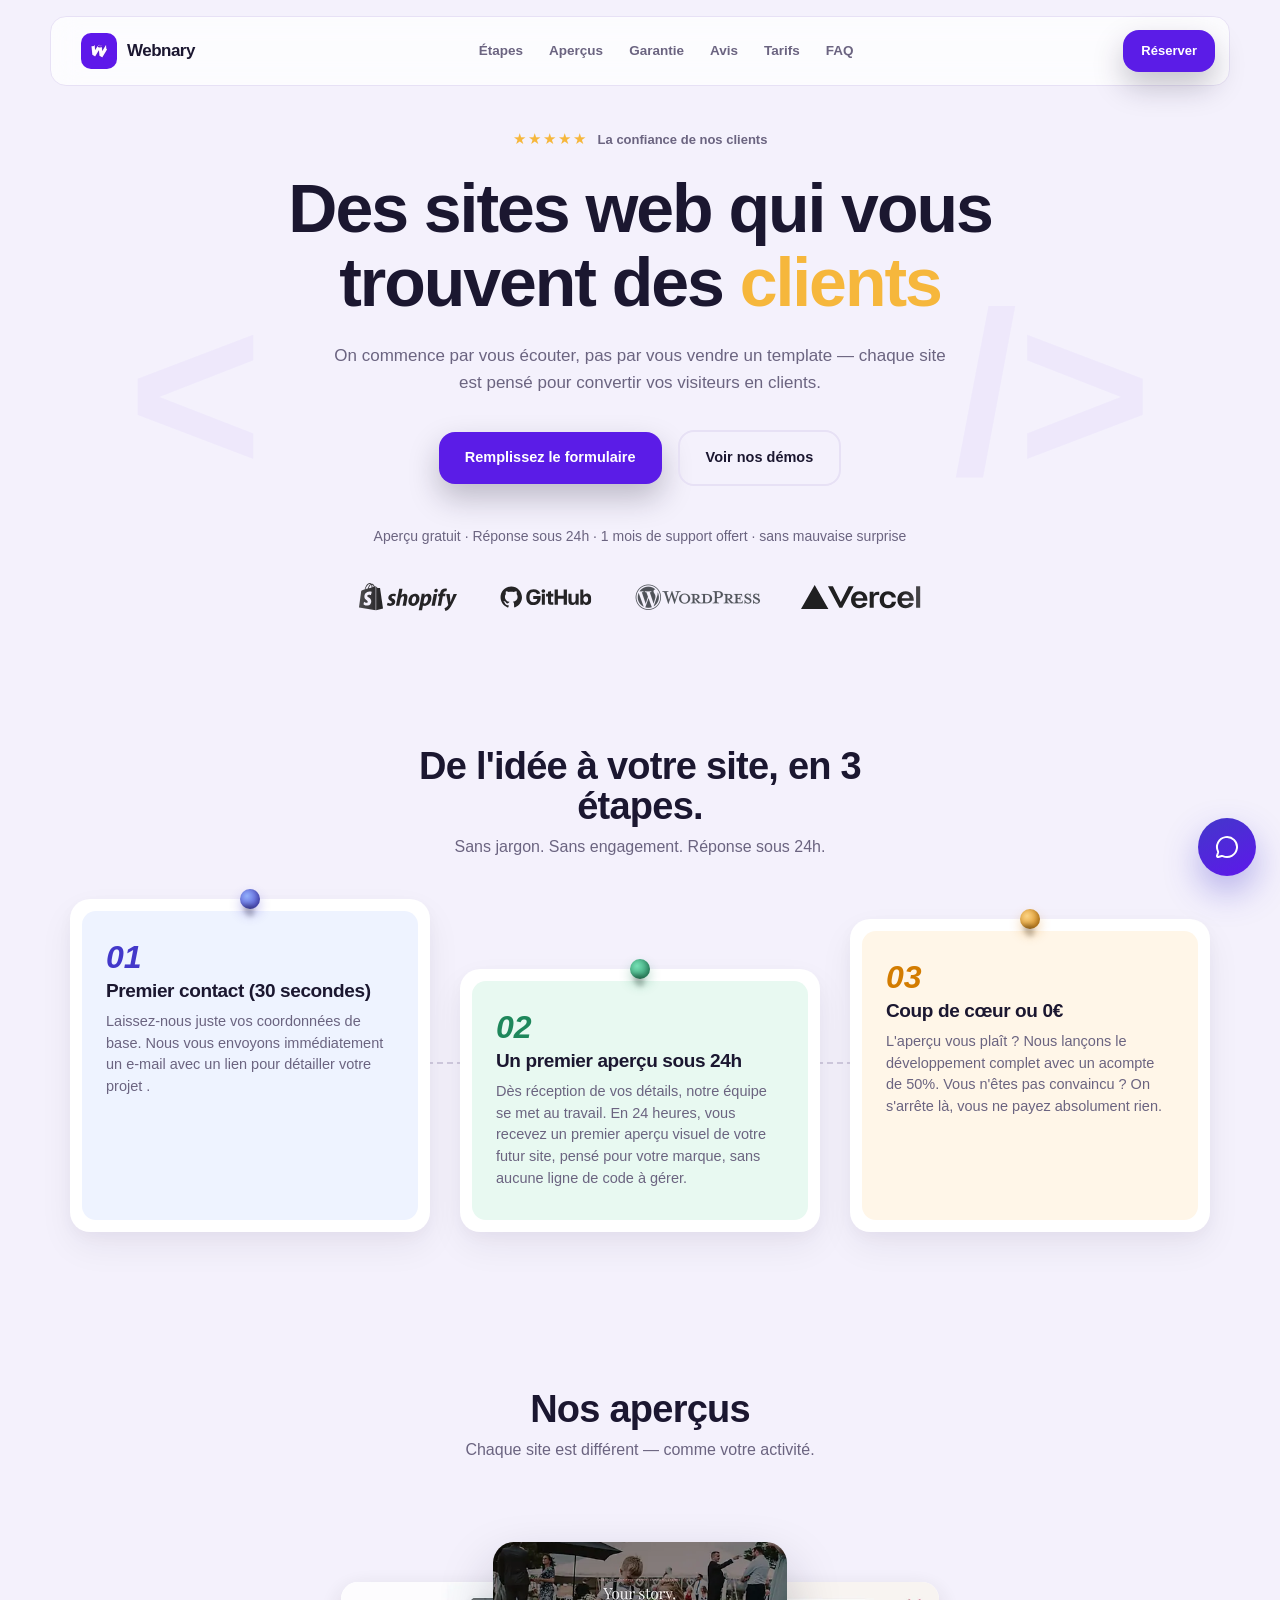
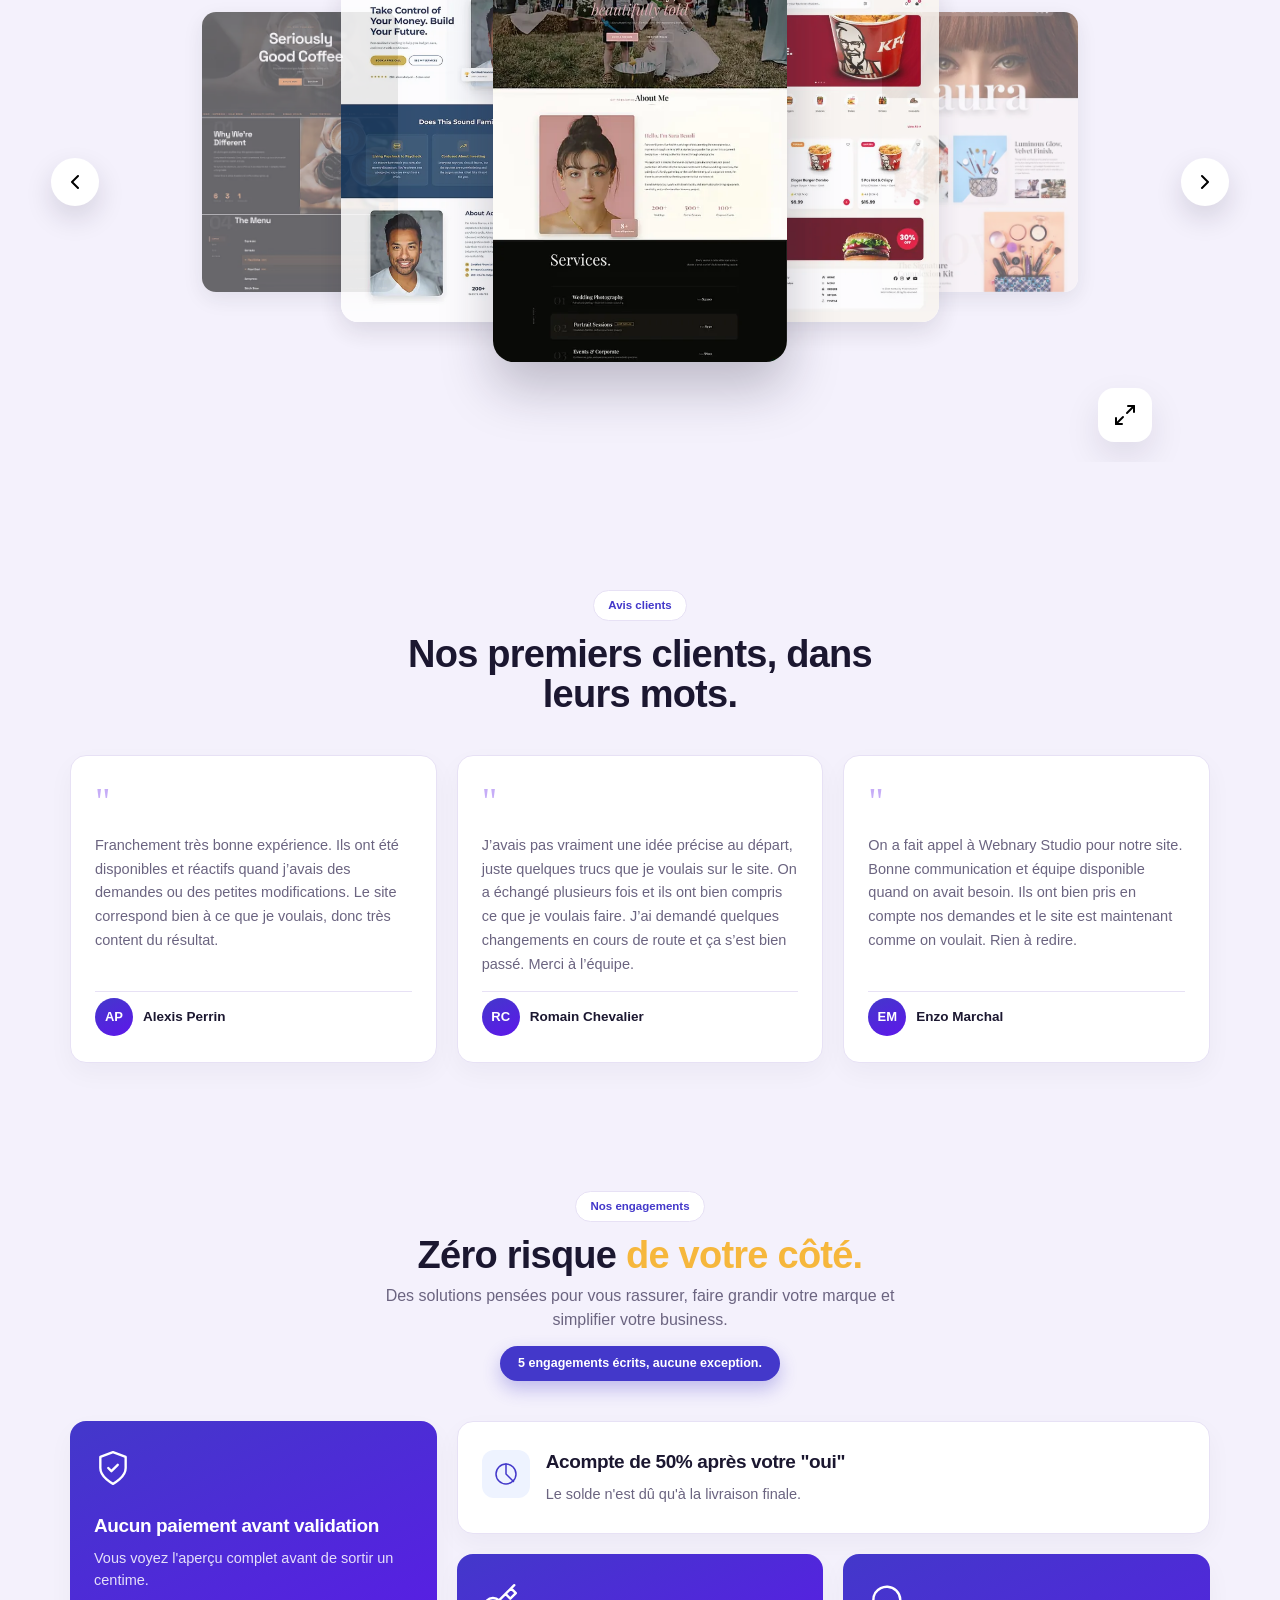
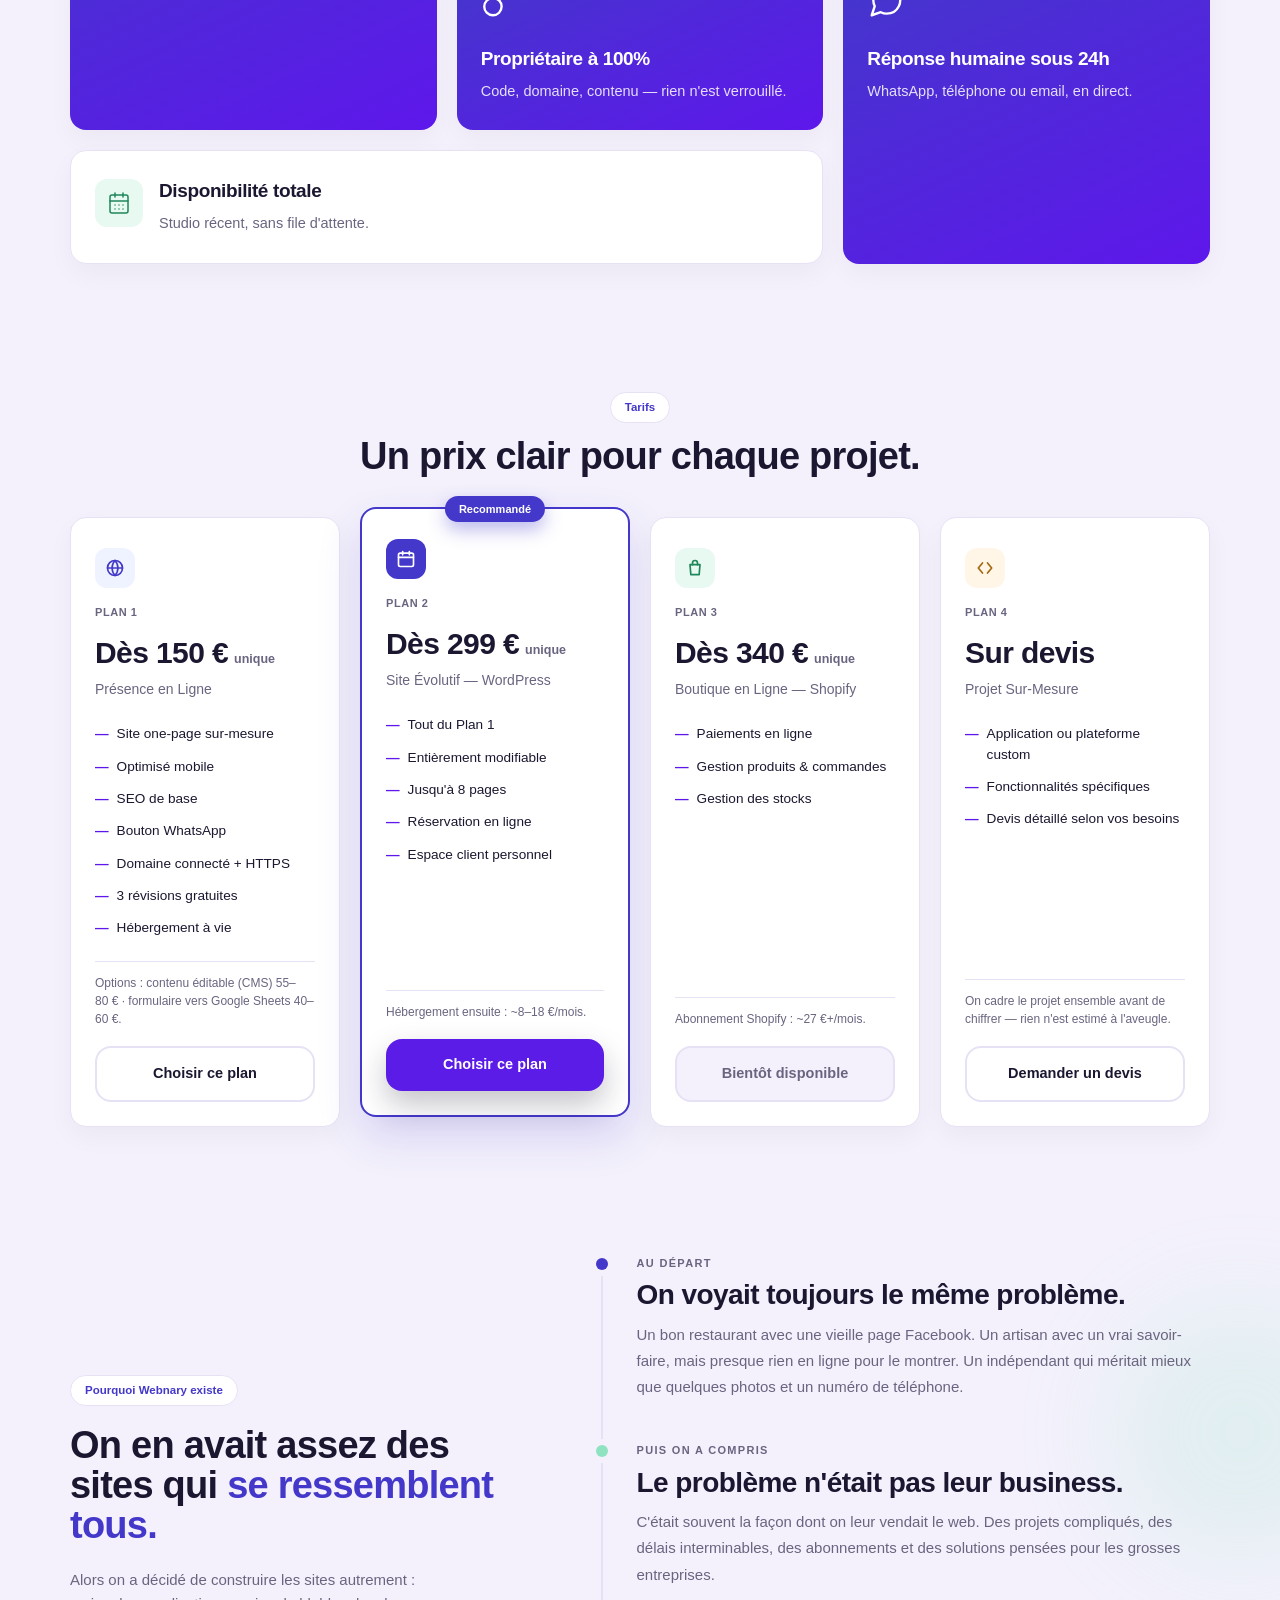
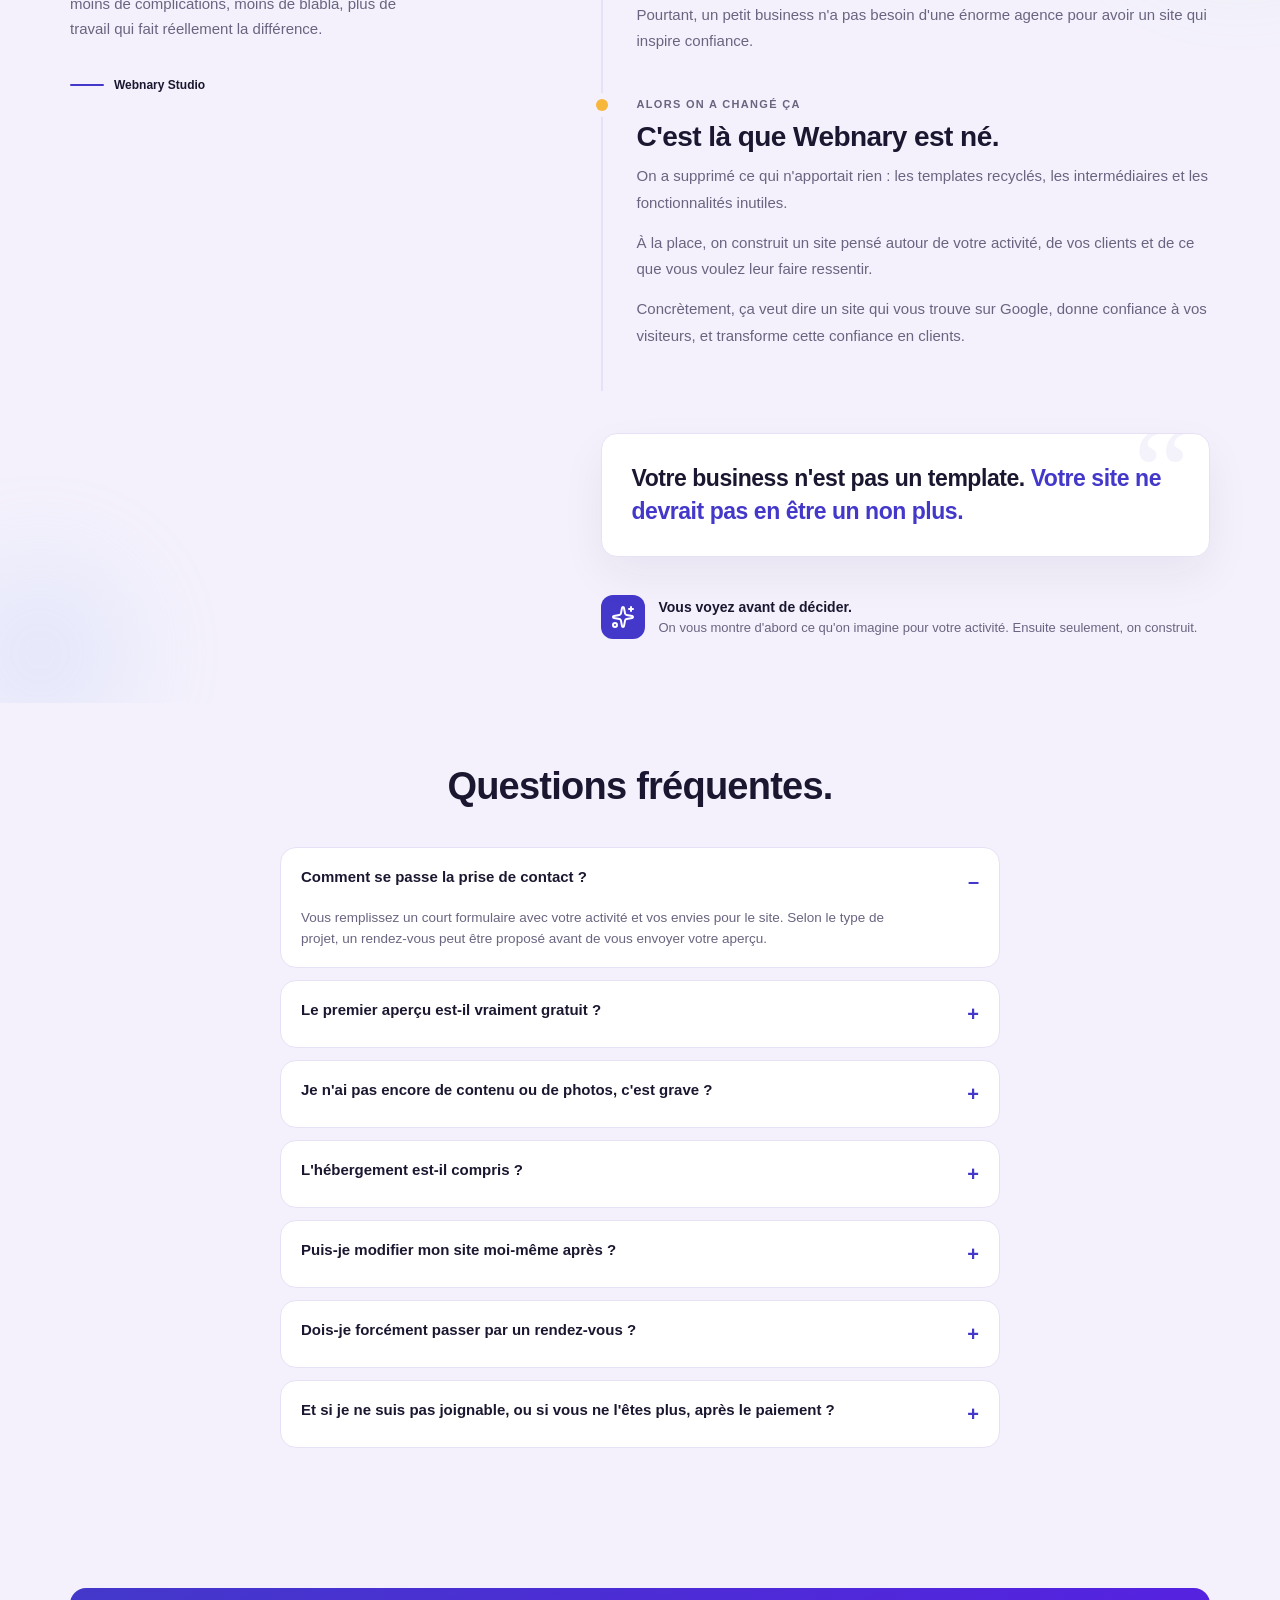
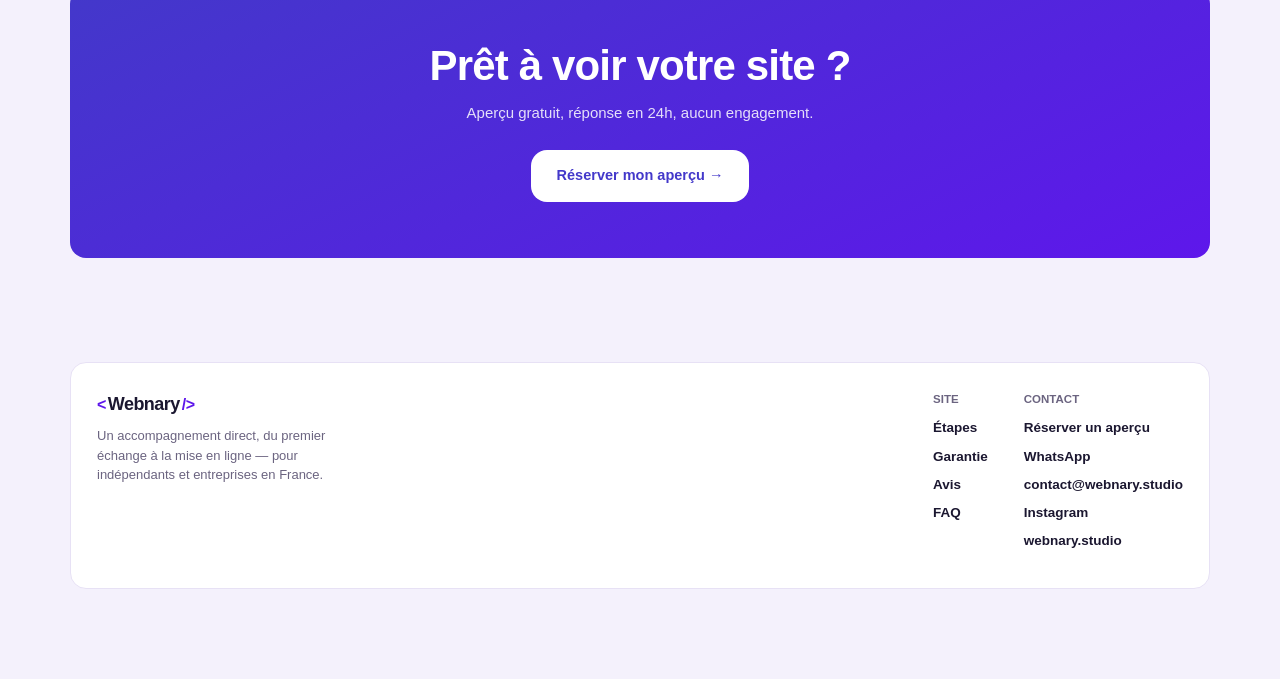
==== commit 715e01b6: "UPDATE TO MORE COMPATEBLE IMAGES" ====
--- a/index.html
+++ b/index.html
@@ -2,13 +2,18 @@
 <html lang="fr">
 <head>
 <meta charset="UTF-8">
-<!-- script-src hashes updated to match the actual inline scripts below:
-     the old gtag/fbq/clarity hashes are gone (that content is now one
-     merged, deferred block — see further down), and the FAQPage
-     JSON-LD hash was missing before, which meant the CSP was silently
-     blocking that script (as it was already doing to fbq('track','Lead'),
-     also fixed below). -->
-<meta http-equiv="Content-Security-Policy" content="default-src 'self'; script-src 'self' 'sha256-ZfdSG9Eku9B7cv3SsbJLpooPQ97oVq/Bri7s5k1Ct78=' 'sha256-YesrB8otHD45vuplnqtRwuYAaS88ccgvhNLe1kJWZV4=' 'sha256-EzZOaIz/1RBPuvi1Ybkn9gT6TpxjZ1ntn4vTiscrDgM=' https://www.googletagmanager.com https://connect.facebook.net https://www.clarity.ms https://scripts.clarity.ms; style-src 'self' 'unsafe-inline' https://fonts.googleapis.com; font-src 'self' https://fonts.gstatic.com; img-src 'self' https://www.facebook.com data:; connect-src 'self' https://www.google-analytics.com https://region1.google-analytics.com https://connect.facebook.net https://i.clarity.ms https://c.clarity.ms https://k.clarity.ms https://y.clarity.ms; base-uri 'self'; form-action 'self' https://form.webnary.studio">
+<!-- script-src hashes below cover ONLY the two remaining inline scripts
+     (the JSON-LD blocks). They are recomputed from this file's actual
+     content — verify them again with a hash tool any time either
+     JSON-LD block is edited, or this silently breaks the same way the
+     old hashes did. The tracking bootstrap is no longer inline (see
+     tracking.js), so it needs no hash at all — only 'self', already
+     present below.
+     Clarity allowances (www.clarity.ms / scripts.clarity.ms in script-src,
+     *.clarity.ms in connect-src) removed 2026-09-10 — Clarity is disabled
+     for good (see README.md), so keeping them would just be unused
+     attack surface with no functional benefit. -->
+<meta http-equiv="Content-Security-Policy" content="default-src 'self'; script-src 'self' 'sha256-PJ5L7LJz3eUW8abpOLymB/Kc06wwqVvm+O91lFX/3Bg=' 'sha256-X2iIFO6ZnKw01nNOHBdHMVH9VgtcKi7UUPK8LC4IFFM=' https://www.googletagmanager.com https://connect.facebook.net; style-src 'self' 'unsafe-inline' https://fonts.googleapis.com; font-src 'self' https://fonts.gstatic.com; img-src 'self' https://www.facebook.com data:; connect-src 'self' https://www.google-analytics.com https://region1.google-analytics.com https://connect.facebook.net; base-uri 'self'; form-action 'self' https://form.webnary.studio">
 <meta name="viewport" content="width=device-width, initial-scale=1.0">
 <title>Webnary Studio — Des sites web qui vous trouvent des clients</title>
 <meta name="description" content="Studio web pour indépendants et entreprises en France. Aperçu gratuit sous 24h, à partir de 150€, sans engagement.">
@@ -63,66 +68,19 @@
 <link rel="stylesheet" href="/styles.css">
 
 <!-- Google tag, Meta Pixel, Microsoft Clarity.
-     These used to run immediately in <head> — PageSpeed's "third-party
-     code" and Total Blocking Time findings trace back to this: their
-     execution was competing with the page's own first render for
-     main-thread time. Now deferred to window 'load', with an
-     interaction fallback (scroll/tap/key) so a fast visitor who
-     leaves before 'load' fires still gets counted. As a side effect
-     this also fixes fbq('track','Lead'): it used to live in its own
-     separate inline script whose hash was never added to the CSP
-     above, so the CSP was silently blocking it — the Lead event was
-     not actually firing. It's merged into this block now, under this
-     block's hash.
-     Trade-off to know about: PageView/Lead now fire a little later
-     (after 'load' or first touch) instead of instantly — fine for
-     almost every visit, but revert to firing eagerly if exact-instant
-     tracking ever matters more than the perf win. -->
-<script>
-(function(){
-  var started = false;
-  function start(){
-    if (started) return;
-    started = true;
-
-    // Google tag (gtag.js)
-    window.dataLayer = window.dataLayer || [];
-    window.gtag = window.gtag || function(){dataLayer.push(arguments);};
-    gtag('js', new Date());
-    gtag('config', 'G-N6NECZ186Y');
-    var gtmScript = document.createElement('script');
-    gtmScript.async = true;
-    gtmScript.src = 'https://www.googletagmanager.com/gtag/js?id=G-N6NECZ186Y';
-    document.head.appendChild(gtmScript);
-
-    // Meta Pixel
-    !function(f,b,e,v,n,t,s)
-    {if(f.fbq)return;n=f.fbq=function(){n.callMethod?
-    n.callMethod.apply(n,arguments):n.queue.push(arguments)};
-    if(!f._fbq)f._fbq=n;n.push=n;n.loaded=!0;n.version='2.0';
-    n.queue=[];t=b.createElement(e);t.async=!0;
-    t.src=v;s=b.getElementsByTagName(e)[0];
-    s.parentNode.insertBefore(t,s)}(window, document,'script',
-    'https://connect.facebook.net/en_US/fbevents.js');
-    fbq('init', '1652232292927046');
-    fbq('track', 'PageView');
-
-    // Microsoft Clarity
-    (function(c,l,a,r,i,t,y){
-        c[a]=c[a]||function(){(c[a].q=c[a].q||[]).push(arguments)};
-        t=l.createElement(r);t.async=1;t.src="https://www.clarity.ms/tag/"+i;
-        y=l.getElementsByTagName(r)[0];y.parentNode.insertBefore(t,y);
-    })(window, document, "clarity", "script", "y72hvm79s1");
-  }
-
-   var isAdClick = /[?&](fbclid|gclid)=/.test(location.search);
-  if (isAdClick || document.readyState === 'complete') { start(); }
-  else { window.addEventListener('load', start); }
-  ['pointerdown', 'keydown', 'scroll'].forEach(function(evt){
-    window.addEventListener(evt, start, { once: true, passive: true });
-  });
-})();
-</script>
+     Moved out of an inline script block into tracking.js on 2026-09-10.
+     Reason: CSP is 'default-src self', and an inline script is only
+     allowed if its exact byte-for-byte hash is whitelisted in the CSP
+     meta tag above. Two prior attempts to keep this inline and
+     hand-maintain its hash both silently broke (the hash in the CSP
+     stopped matching the script's actual content), which meant
+     gtag/fbq/clarity never ran and 0 tracking data was collected.
+     As an external file loaded from 'self', it needs no hash at all
+     and can never drift out of sync with the CSP again.
+     Deferred to window 'load' (with a scroll/tap/key fallback for
+     visitors who leave first) so third-party tracking code doesn't
+     compete with first paint — this part is unchanged from before. -->
+<script src="/tracking.js" defer></script>
 <noscript><img height="1" width="1" style="display:none"
 src="https://www.facebook.com/tr?id=1652232292927046&ev=PageView&noscript=1"
 /></noscript>
@@ -292,8 +250,13 @@
       <div class="carousel-card card-pos-0">
         <a href="Demos/1/" class="carousel-card-link" aria-label="Voir la démo 1">
           <picture>
-            <source srcset="images/portfolio-1.webp" type="image/webp">
-            <img src="images/portfolio-1.jpg" alt="Montagne" width="280" height="400" loading="lazy" decoding="async" draggable="false">
+            <source type="image/webp"
+                    srcset="images/portfolio-1-440w.webp 440w, images/portfolio-1-560w.webp 560w"
+                    sizes="(max-width: 860px) 220px, 280px">
+            <img src="images/portfolio-1-560w.jpg"
+                 srcset="images/portfolio-1-440w.jpg 440w, images/portfolio-1-560w.jpg 560w"
+                 sizes="(max-width: 860px) 220px, 280px"
+                 alt="Montagne" width="280" height="400" loading="lazy" decoding="async" draggable="false">
           </picture>
         </a>
       </div>
@@ -302,8 +265,13 @@
       <div class="carousel-card card-pos-1">
         <a href="Demos/3/" class="carousel-card-link" aria-label="Voir la démo 3">
           <picture>
-            <source srcset="images/portfolio-3.webp" type="image/webp">
-            <img src="images/portfolio-3.jpg" width="280" height="400" alt="Avion" loading="lazy" decoding="async" draggable="false">
+            <source type="image/webp"
+                    srcset="images/portfolio-3-440w.webp 440w, images/portfolio-3-560w.webp 560w"
+                    sizes="(max-width: 860px) 220px, 280px">
+            <img src="images/portfolio-3-560w.jpg"
+                 srcset="images/portfolio-3-440w.jpg 440w, images/portfolio-3-560w.jpg 560w"
+                 sizes="(max-width: 860px) 220px, 280px"
+                 alt="Avion" width="280" height="400" loading="lazy" decoding="async" draggable="false">
           </picture>
         </a>
       </div>
@@ -312,8 +280,13 @@
       <div class="carousel-card card-pos-2">
         <a href="Demos/2/" class="carousel-card-link" aria-label="Voir la démo 2">
           <picture>
-            <source srcset="images/portfolio-2.webp" type="image/webp">
-            <img src="images/portfolio-2.jpg" alt="Lac et quai" width="280" height="400" loading="lazy" decoding="async" draggable="false">
+            <source type="image/webp"
+                    srcset="images/portfolio-2-440w.webp 440w, images/portfolio-2-560w.webp 560w"
+                    sizes="(max-width: 860px) 220px, 280px">
+            <img src="images/portfolio-2-560w.jpg"
+                 srcset="images/portfolio-2-440w.jpg 440w, images/portfolio-2-560w.jpg 560w"
+                 sizes="(max-width: 860px) 220px, 280px"
+                 alt="Lac et quai" width="280" height="400" loading="lazy" decoding="async" draggable="false">
           </picture>
         </a>
       </div>
@@ -322,8 +295,13 @@
       <div class="carousel-card card-pos-3">
         <a href="Demos/4/" class="carousel-card-link" aria-label="Voir la démo 4">
           <picture>
-            <source srcset="images/portfolio-4.webp" type="image/webp">
-            <img src="images/portfolio-4.jpg" width="280" height="400" alt="Appareil photo" loading="lazy" decoding="async" draggable="false">
+            <source type="image/webp"
+                    srcset="images/portfolio-4-440w.webp 440w, images/portfolio-4-560w.webp 560w"
+                    sizes="(max-width: 860px) 220px, 280px">
+            <img src="images/portfolio-4-560w.jpg"
+                 srcset="images/portfolio-4-440w.jpg 440w, images/portfolio-4-560w.jpg 560w"
+                 sizes="(max-width: 860px) 220px, 280px"
+                 alt="Appareil photo" width="280" height="400" loading="lazy" decoding="async" draggable="false">
           </picture>
         </a>
       </div>
@@ -332,8 +310,13 @@
       <div class="carousel-card card-pos-4">
         <a href="Demos/5/" class="carousel-card-link" aria-label="Voir la démo 5">
           <picture>
-            <source srcset="images/portfolio-5.webp" type="image/webp">
-            <img src="images/portfolio-5.jpg" width="280" height="400" alt="Randonneur" loading="lazy" decoding="async" draggable="false">
+            <source type="image/webp"
+                    srcset="images/portfolio-5-440w.webp 440w, images/portfolio-5-560w.webp 560w"
+                    sizes="(max-width: 860px) 220px, 280px">
+            <img src="images/portfolio-5-560w.jpg"
+                 srcset="images/portfolio-5-440w.jpg 440w, images/portfolio-5-560w.jpg 560w"
+                 sizes="(max-width: 860px) 220px, 280px"
+                 alt="Randonneur" width="280" height="400" loading="lazy" decoding="async" draggable="false">
           </picture>
         </a>
       </div>
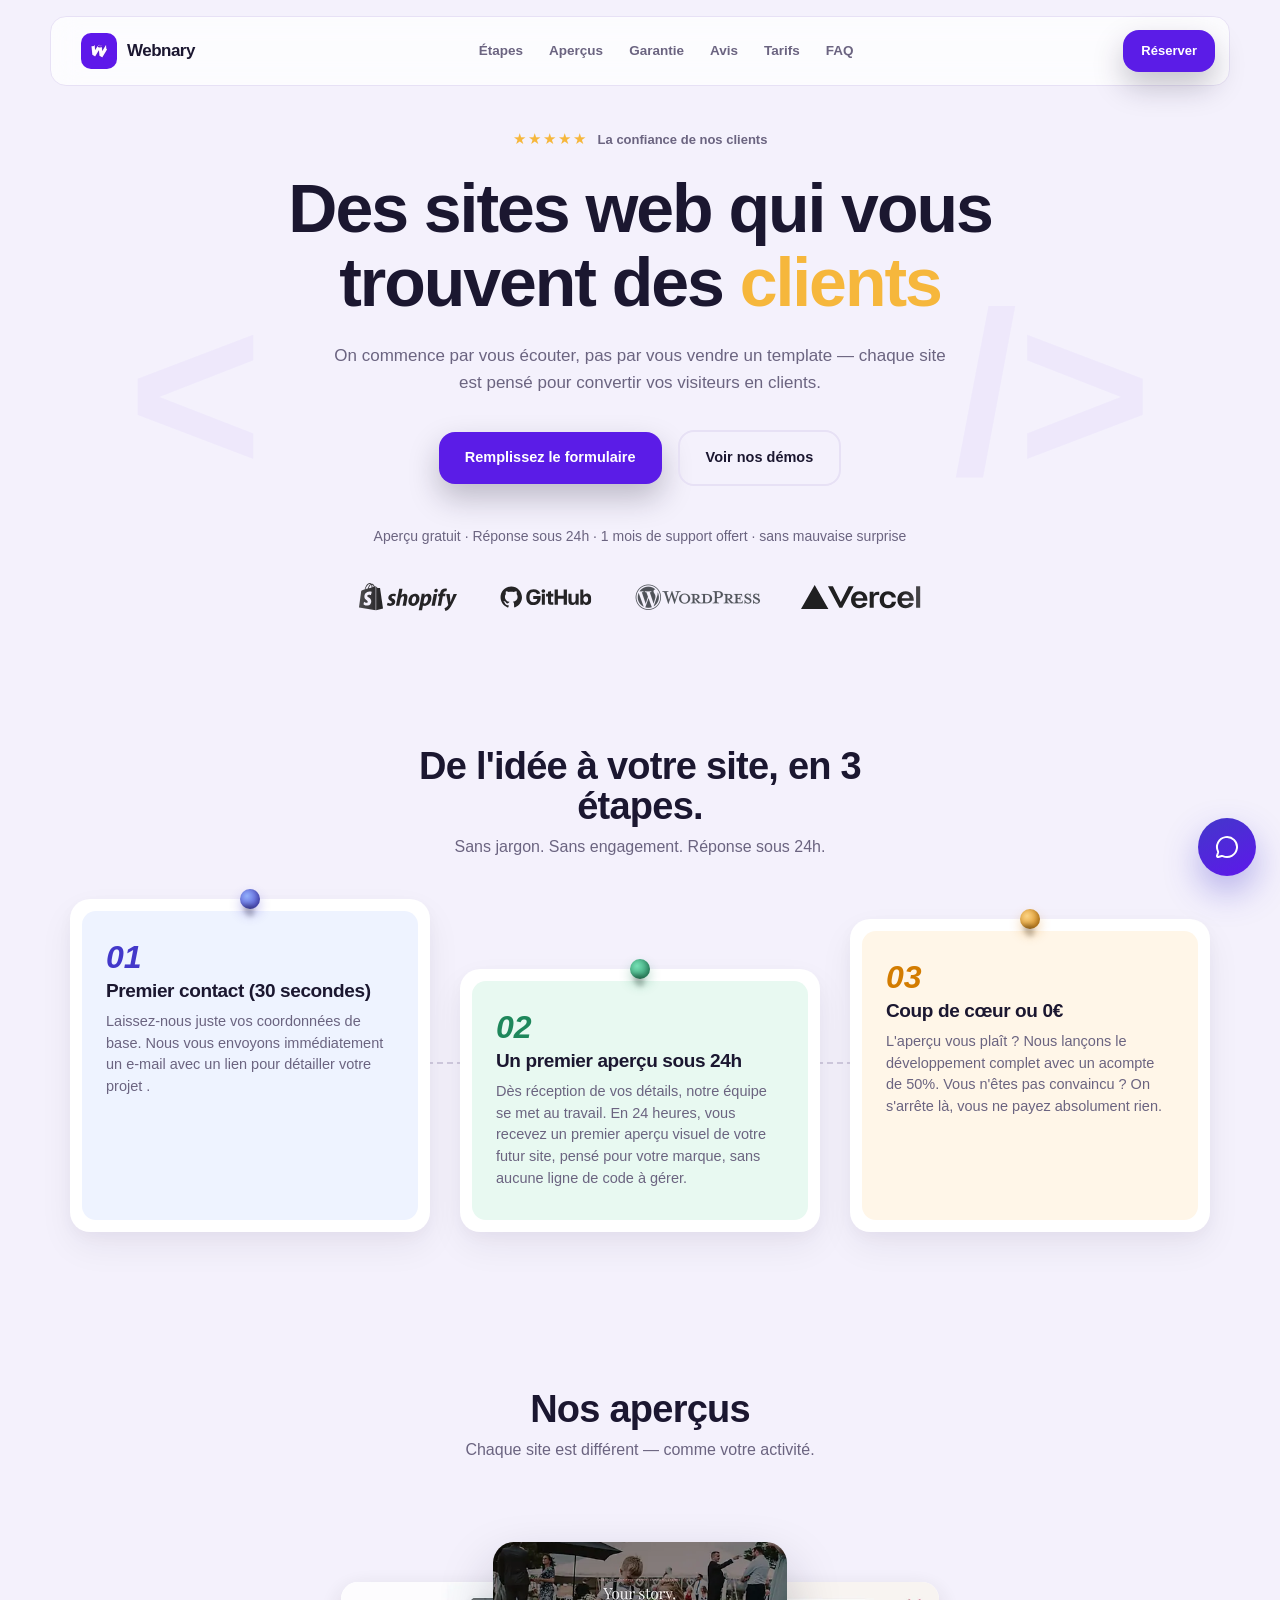
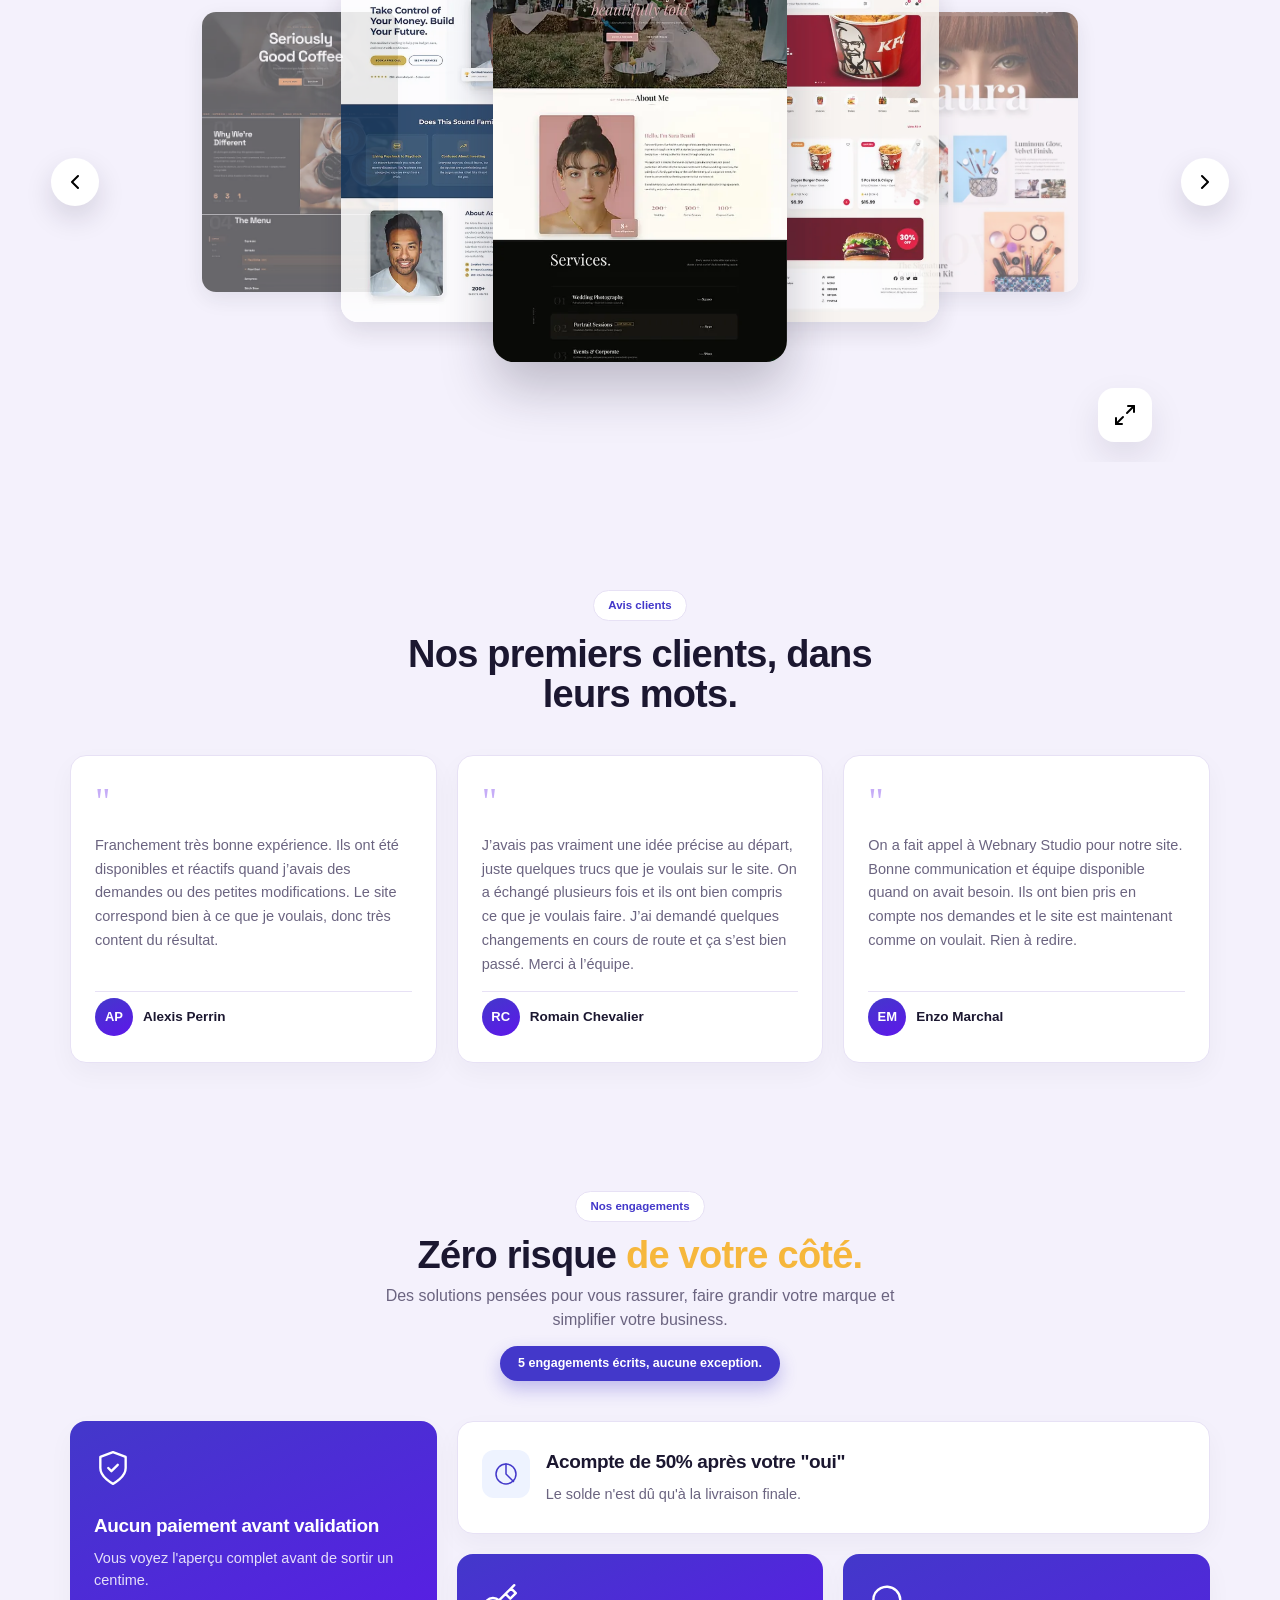
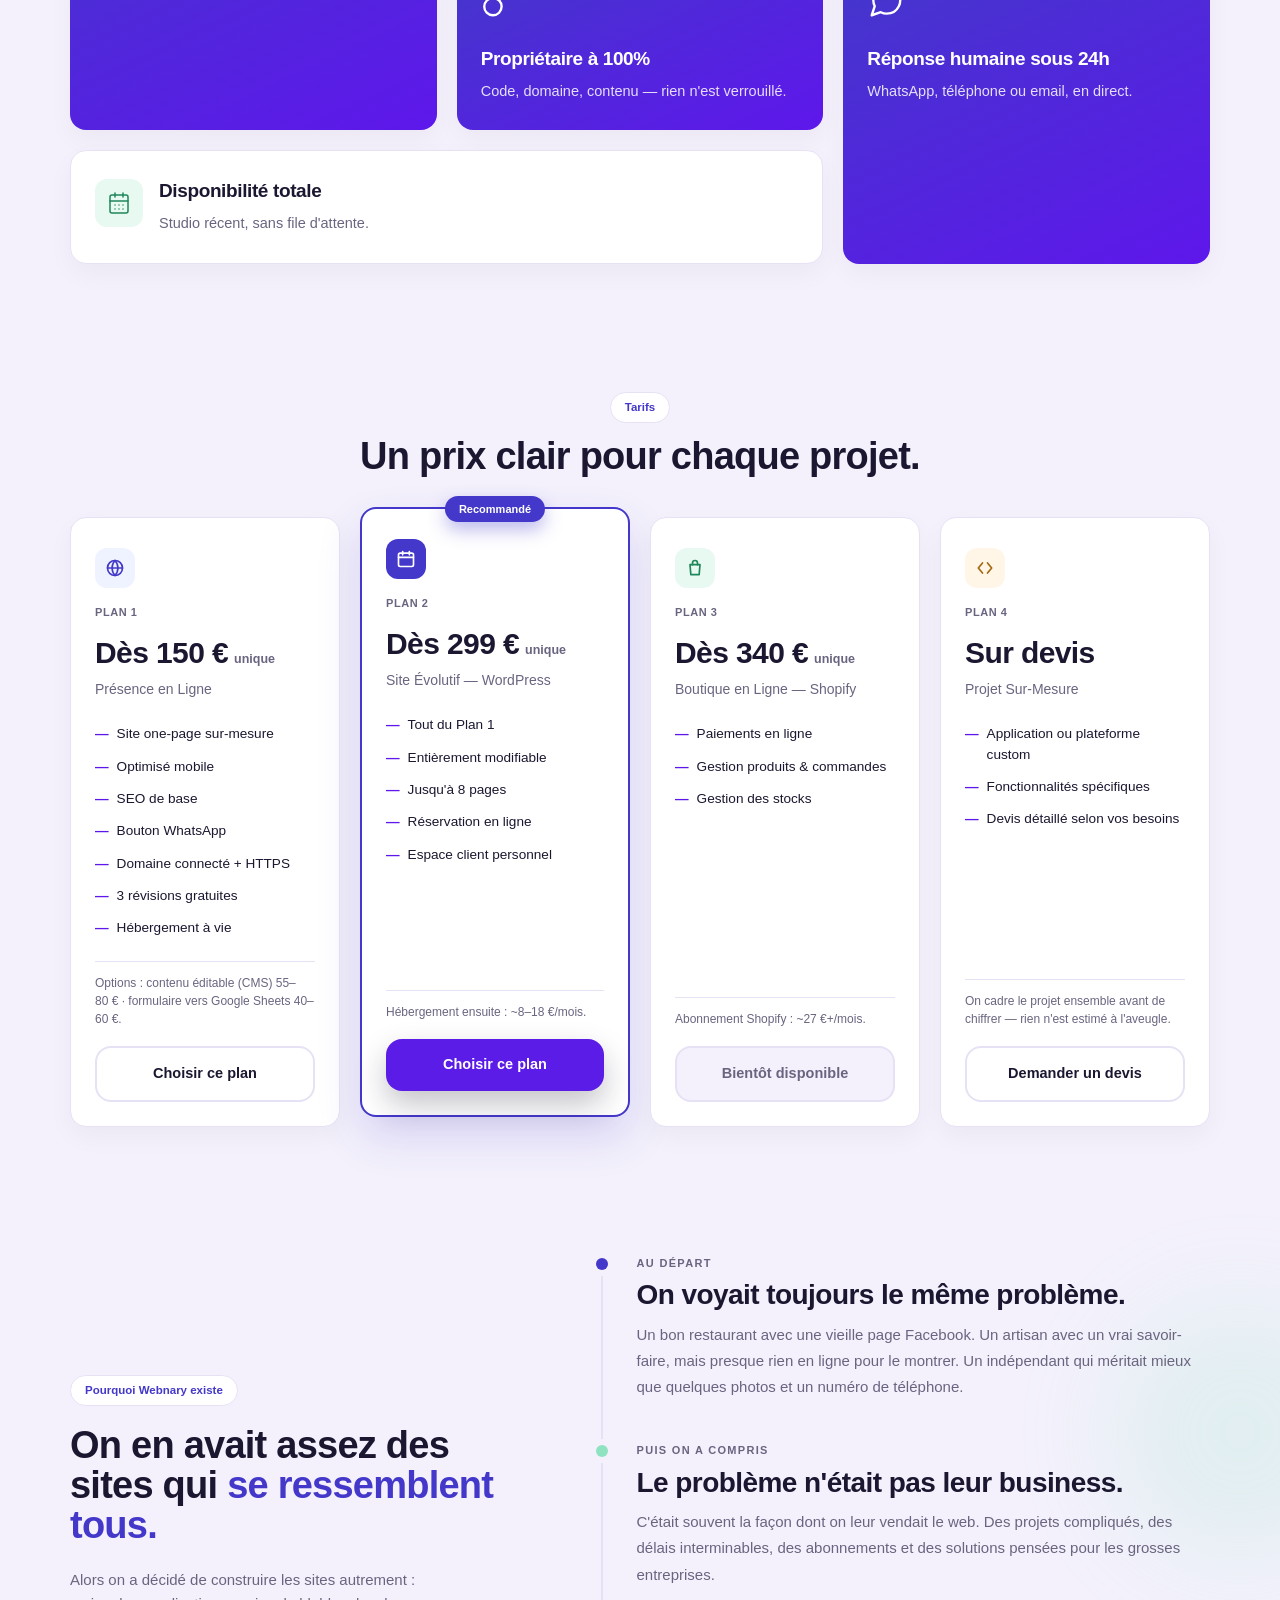
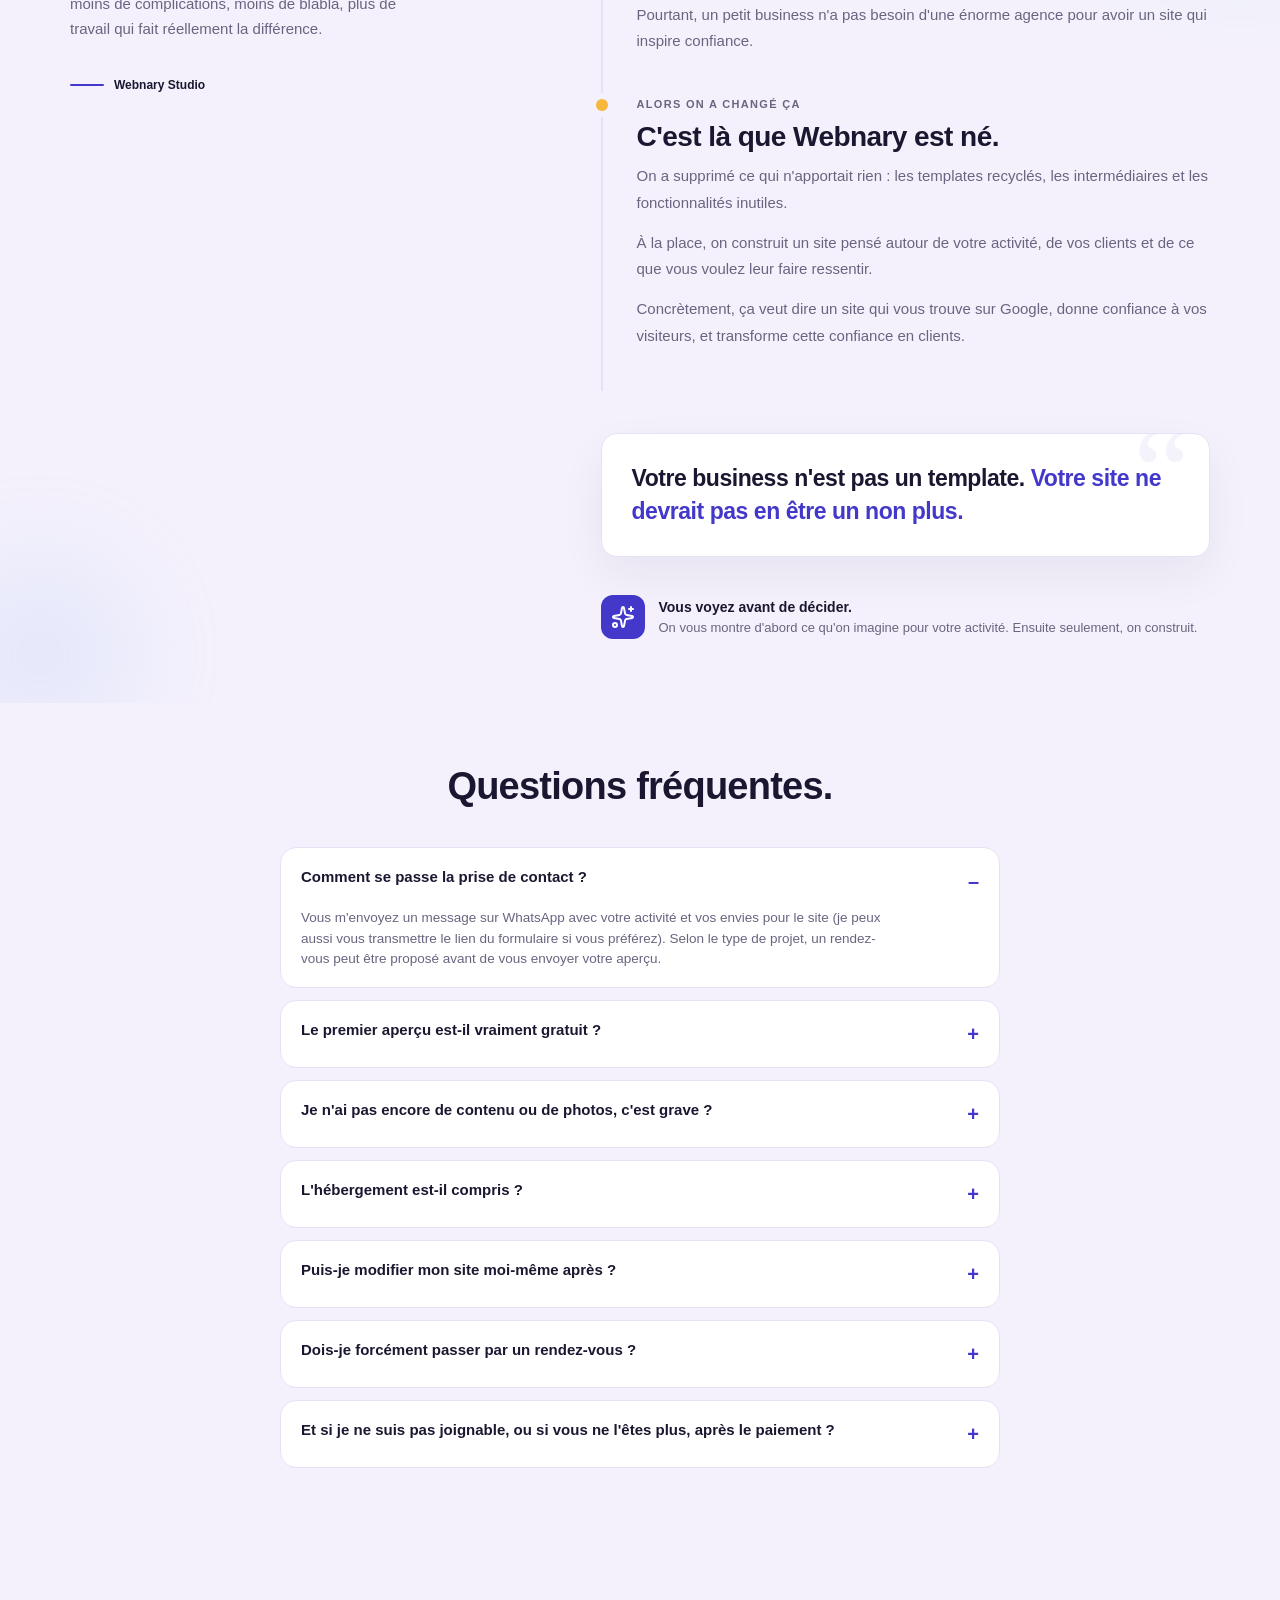
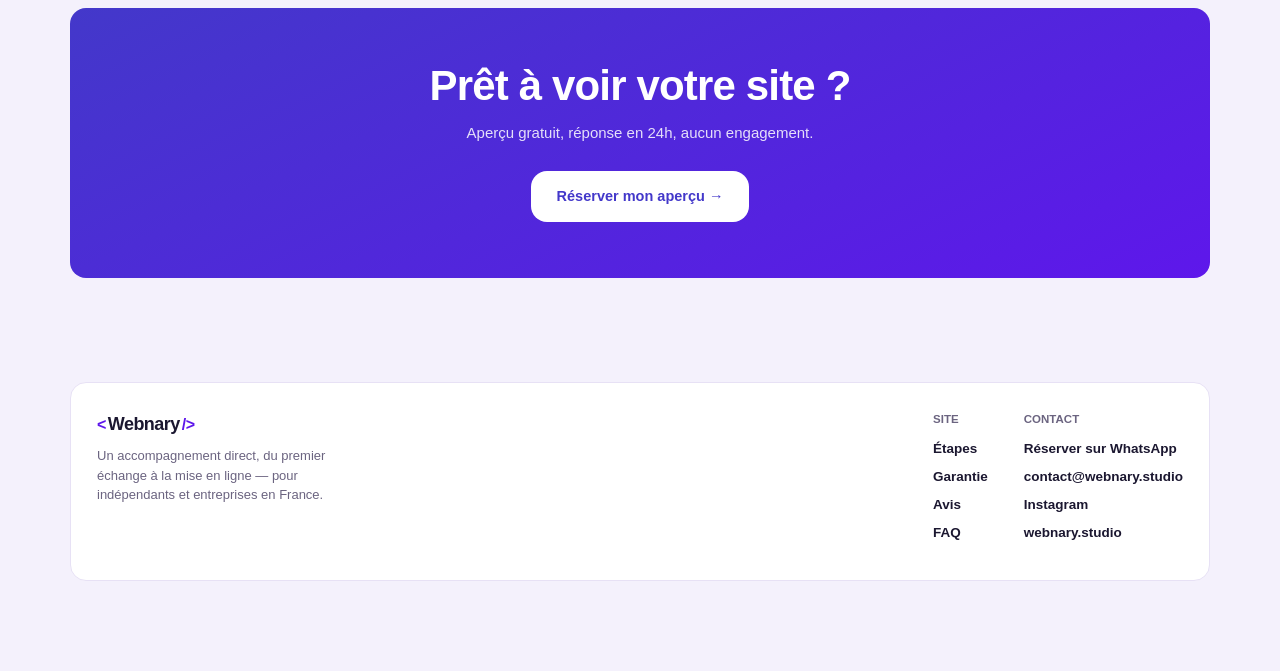
==== commit af41dc06: "UPDATE TO pivote to whatsapp not to formulaire" ====
--- a/index.html
+++ b/index.html
@@ -12,8 +12,11 @@
      Clarity allowances (www.clarity.ms / scripts.clarity.ms in script-src,
      *.clarity.ms in connect-src) removed 2026-09-10 — Clarity is disabled
      for good (see README.md), so keeping them would just be unused
-     attack surface with no functional benefit. -->
-<meta http-equiv="Content-Security-Policy" content="default-src 'self'; script-src 'self' 'sha256-PJ5L7LJz3eUW8abpOLymB/Kc06wwqVvm+O91lFX/3Bg=' 'sha256-X2iIFO6ZnKw01nNOHBdHMVH9VgtcKi7UUPK8LC4IFFM=' https://www.googletagmanager.com https://connect.facebook.net; style-src 'self' 'unsafe-inline' https://fonts.googleapis.com; font-src 'self' https://fonts.gstatic.com; img-src 'self' https://www.facebook.com data:; connect-src 'self' https://www.google-analytics.com https://region1.google-analytics.com https://connect.facebook.net; base-uri 'self'; form-action 'self' https://form.webnary.studio">
+     attack surface with no functional benefit.
+     form-action removed 2026-09-10 — the page has no <form> element and,
+     as of the WhatsApp CTA switch, no link points at form.webnary.studio
+     anymore either, so the directive had nothing left to allow. -->
+<meta http-equiv="Content-Security-Policy" content="default-src 'self'; script-src 'self' 'sha256-PJ5L7LJz3eUW8abpOLymB/Kc06wwqVvm+O91lFX/3Bg=' 'sha256-qcGNQGYrTvtJoWBSnEiYDgo5ueTC3FQHxCRej+/ralM=' https://www.googletagmanager.com https://connect.facebook.net; style-src 'self' 'unsafe-inline' https://fonts.googleapis.com; font-src 'self' https://fonts.gstatic.com; img-src 'self' https://www.facebook.com data:; connect-src 'self' https://www.google-analytics.com https://region1.google-analytics.com https://connect.facebook.net; base-uri 'self'">
 <meta name="viewport" content="width=device-width, initial-scale=1.0">
 <title>Webnary Studio — Des sites web qui vous trouvent des clients</title>
 <meta name="description" content="Studio web pour indépendants et entreprises en France. Aperçu gratuit sous 24h, à partir de 150€, sans engagement.">
@@ -55,17 +58,30 @@
   "@context": "https://schema.org",
   "@type": "FAQPage",
   "mainEntity": [
-    {"@type":"Question","name":"Comment se passe la prise de contact ?","acceptedAnswer":{"@type":"Answer","text":"Vous remplissez un court formulaire avec votre activité et vos envies pour le site. Selon le type de projet, un rendez-vous peut être proposé avant de vous envoyer votre aperçu."}},
+    {"@type":"Question","name":"Comment se passe la prise de contact ?","acceptedAnswer":{"@type":"Answer","text":"Vous m'envoyez un message sur WhatsApp avec votre activité et vos envies pour le site (je peux aussi vous transmettre le lien du formulaire si vous préférez). Selon le type de projet, un rendez-vous peut être proposé avant de vous envoyer votre aperçu."}},
     {"@type":"Question","name":"Le premier aperçu est-il vraiment gratuit ?","acceptedAnswer":{"@type":"Answer","text":"Oui, entièrement. Vous ne payez que si vous validez le résultat."}},
     {"@type":"Question","name":"Je n'ai pas encore de contenu ou de photos, c'est grave ?","acceptedAnswer":{"@type":"Answer","text":"Non. On démarre avec des placeholders et on les remplace dès que vous êtes prêt(e)."}},
     {"@type":"Question","name":"L'hébergement est-il compris ?","acceptedAnswer":{"@type":"Answer","text":"Ça dépend du type de projet. Le coût exact de l'hébergement, du domaine et des éventuels services supplémentaires est précisé avant le lancement."}},
     {"@type":"Question","name":"Puis-je modifier mon site moi-même après ?","acceptedAnswer":{"@type":"Answer","text":"Oui, selon la solution choisie. Les sites avec CMS permettent de modifier facilement les contenus vous-même, et nous pouvons également nous en occuper pour vous."}},
-    {"@type":"Question","name":"Dois-je forcément passer par un rendez-vous ?","acceptedAnswer":{"@type":"Answer","text":"Non. Pour un site vitrine, le formulaire suffit. Pour un site professionnel ou une boutique, un échange rapide est proposé si le projet le demande. Pour un projet sur-mesure, un rendez-vous est toujours prévu pour cadrer le devis."}},
+    {"@type":"Question","name":"Dois-je forcément passer par un rendez-vous ?","acceptedAnswer":{"@type":"Answer","text":"Non. Pour un site vitrine, un message sur WhatsApp suffit. Pour un site professionnel ou une boutique, un échange rapide est proposé si le projet le demande. Pour un projet sur-mesure, un rendez-vous est toujours prévu pour cadrer le devis."}},
     {"@type":"Question","name":"Et si je ne suis pas joignable, ou si vous ne l'êtes plus, après le paiement ?","acceptedAnswer":{"@type":"Answer","text":"Vous gardez un accès direct par WhatsApp, téléphone et email dès le premier contact — jamais un ticket anonyme. Pour les projets avec suivi, les modalités de support sont précisées avant de commencer."}}
   ]
 }
 </script>
 <link rel="stylesheet" href="/styles.css">
+<style>
+  /* wa-fixed (floating WhatsApp circle) hidden on mobile only, 2026-09-10.
+     Below the 860px nav breakpoint the sticky bottom bar (.sticky-cta)
+     already does this job, so showing both was redundant screen clutter.
+     Desktop (>860px) keeps the floating circle since .sticky-cta is
+     mobile-only there. Added here as an inline override rather than in
+     styles.css because that file isn't part of this working session —
+     functionally identical either way, safe to move into styles.css
+     later. To revert: delete this block. */
+  @media (max-width: 860px) {
+    .wa-fixed { display: none; }
+  }
+</style>
 
 <!-- Google tag, Meta Pixel, Microsoft Clarity.
      Moved out of an inline script block into tracking.js on 2026-09-10.
@@ -118,7 +134,7 @@
       <a href="#tarifs">Tarifs</a>
       <a href="#faq">FAQ</a>
     </nav>
-<a href="https://form.webnary.studio" class="btn btn-primary btn-sm nav-cta" target="_blank" rel="noopener">Réserver</a>
+<a href="https://wa.me/33767708253?text=Bonjour%20%21%20Je%20souhaite%20remplir%20le%20formulaire%20pour%20r%C3%A9server%20mon%20projet." class="btn btn-primary btn-sm nav-cta" target="_blank" rel="noopener">Réserver</a>
   </div>
 </header>
 
@@ -153,7 +169,7 @@
 
     <!-- Buttons -->
     <div class="hero-cta-row centered">
-      <a href="https://form.webnary.studio" class="btn btn-primary" target="_blank" rel="noopener">Remplissez le formulaire</a>
+      <a href="https://wa.me/33767708253?text=Bonjour%20%21%20Je%20souhaite%20remplir%20le%20formulaire%20pour%20r%C3%A9server%20mon%20projet." class="btn btn-primary" target="_blank" rel="noopener">Remplissez le formulaire</a>
       <a class="btn btn-outline" href="#apercus">Voir nos démos</a>
     </div>
 
@@ -462,7 +478,7 @@
           <li>Hébergement à vie</li>
         </ul>
         <p class="price-note">Options : contenu éditable (CMS) 55–80&nbsp;€ · formulaire vers Google Sheets 40–60&nbsp;€.</p>
-        <a href="https://form.webnary.studio" class="btn btn-outline price-cta" target="_blank" rel="noopener">Choisir ce plan</a>
+        <a href="https://wa.me/33767708253?text=Bonjour%20%21%20Je%20souhaite%20remplir%20le%20formulaire%20pour%20r%C3%A9server%20le%20plan%20Pr%C3%A9sence%20en%20Ligne%20%28150%E2%82%AC%29." class="btn btn-outline price-cta" target="_blank" rel="noopener">Choisir ce plan</a>
       </div>
 
       <!-- PLAN 2 (mis en avant) -->
@@ -482,7 +498,7 @@
           <li>Espace client personnel</li>
         </ul>
         <p class="price-note">Hébergement ensuite : ~8–18&nbsp;€/mois.</p>
-        <a href="https://form.webnary.studio" class="btn btn-primary price-cta" target="_blank" rel="noopener">Choisir ce plan</a>
+        <a href="https://wa.me/33767708253?text=Bonjour%20%21%20Je%20souhaite%20remplir%20le%20formulaire%20pour%20r%C3%A9server%20le%20plan%20Site%20%C3%89volutif%20%E2%80%94%20WordPress%20%28299%E2%82%AC%29." class="btn btn-primary price-cta" target="_blank" rel="noopener">Choisir ce plan</a>
       </div>
 
       <!-- PLAN 3 -->
@@ -516,7 +532,7 @@
           <li>Devis détaillé selon vos besoins</li>
         </ul>
         <p class="price-note">On cadre le projet ensemble avant de chiffrer — rien n'est estimé à l'aveugle.</p>
-        <a href="https://form.webnary.studio" class="btn btn-outline price-cta" target="_blank" rel="noopener">Demander un devis</a>
+        <a href="https://wa.me/33767708253?text=Bonjour%20%21%20Je%20souhaite%20remplir%20le%20formulaire%20pour%20un%20devis%20sur-mesure%20%28application%2Fplateforme%29." class="btn btn-outline price-cta" target="_blank" rel="noopener">Demander un devis</a>
       </div>
 
     </div>
@@ -677,7 +693,7 @@
     <div class="reveal">
       <details open>
         <summary>Comment se passe la prise de contact ?</summary>
-        <p>Vous remplissez un court formulaire avec votre activité et vos envies pour le site. Selon le type de projet, un rendez-vous peut être proposé avant de vous envoyer votre aperçu.</p>
+        <p>Vous m'envoyez un message sur WhatsApp avec votre activité et vos envies pour le site (je peux aussi vous transmettre le lien du formulaire si vous préférez). Selon le type de projet, un rendez-vous peut être proposé avant de vous envoyer votre aperçu.</p>
       </details>
       <details>
         <summary>Le premier aperçu est-il vraiment gratuit ?</summary>
@@ -705,7 +721,7 @@
 <details>
   <summary>Dois-je forcément passer par un rendez-vous ?</summary>
   <p>
-    Non. Pour un site vitrine, le formulaire suffit. Pour un site
+    Non. Pour un site vitrine, un message sur WhatsApp suffit. Pour un site
     professionnel ou une boutique, un échange rapide est proposé si
     le projet le demande. Pour un projet sur-mesure, un rendez-vous
     est toujours prévu pour cadrer le devis.
@@ -728,7 +744,7 @@
     <div class="cta-card">
       <h2>Prêt à voir votre site ?</h2>
       <p>Aperçu gratuit, réponse en 24h, aucun engagement.</p>
-      <a href="https://form.webnary.studio" class="btn btn-white" target="_blank" rel="noopener">Réserver mon aperçu →</a>
+      <a href="https://wa.me/33767708253?text=Bonjour%20%21%20Je%20souhaite%20remplir%20le%20formulaire%20pour%20r%C3%A9server%20mon%20projet." class="btn btn-white" target="_blank" rel="noopener">Réserver mon aperçu →</a>
     </div>
   </div>
 </section>
@@ -752,8 +768,11 @@
         </div>
         <div class="footer-col">
           <p class="footer-col-title">CONTACT</p>
-          <a href="https://form.webnary.studio" target="_blank" rel="noopener">Réserver un aperçu</a>
-          <a href="https://wa.me/33767708253?text=Bonjour%20%21%20J%27ai%20une%20question." target="_blank" rel="noopener">WhatsApp</a>
+          <!-- Merged 2026-09-10: this used to be two lines (a form.webnary.studio
+               link + a separate generic WhatsApp link). Now that the form link
+               itself opens WhatsApp, keeping both was just two paths to the same
+               place — see README for the full switch. -->
+          <a href="https://wa.me/33767708253?text=Bonjour%20%21%20Je%20souhaite%20remplir%20le%20formulaire%20pour%20r%C3%A9server%20mon%20projet." target="_blank" rel="noopener">Réserver sur WhatsApp</a>
           <a href="mailto:contact@webnary.studio">contact@webnary.studio</a>
           <a href="https://www.instagram.com/webnary.studio/" target="_blank" rel="noopener">Instagram</a>
           <a href="https://webnary.studio">webnary.studio</a>
@@ -767,7 +786,7 @@
 </main>
 
 <div class="sticky-cta">
-  <a href="https://form.webnary.studio" class="btn btn-primary" target="_blank" rel="noopener">
+  <a href="https://wa.me/33767708253?text=Bonjour%20%21%20Je%20souhaite%20remplir%20le%20formulaire%20pour%20r%C3%A9server%20mon%20projet." class="btn btn-primary" target="_blank" rel="noopener">
     <i data-lucide="calendar-check" style="width:18px; height:18px; stroke-width:2.5px;"></i> Réserver mon aperçu
   </a>
 </div>
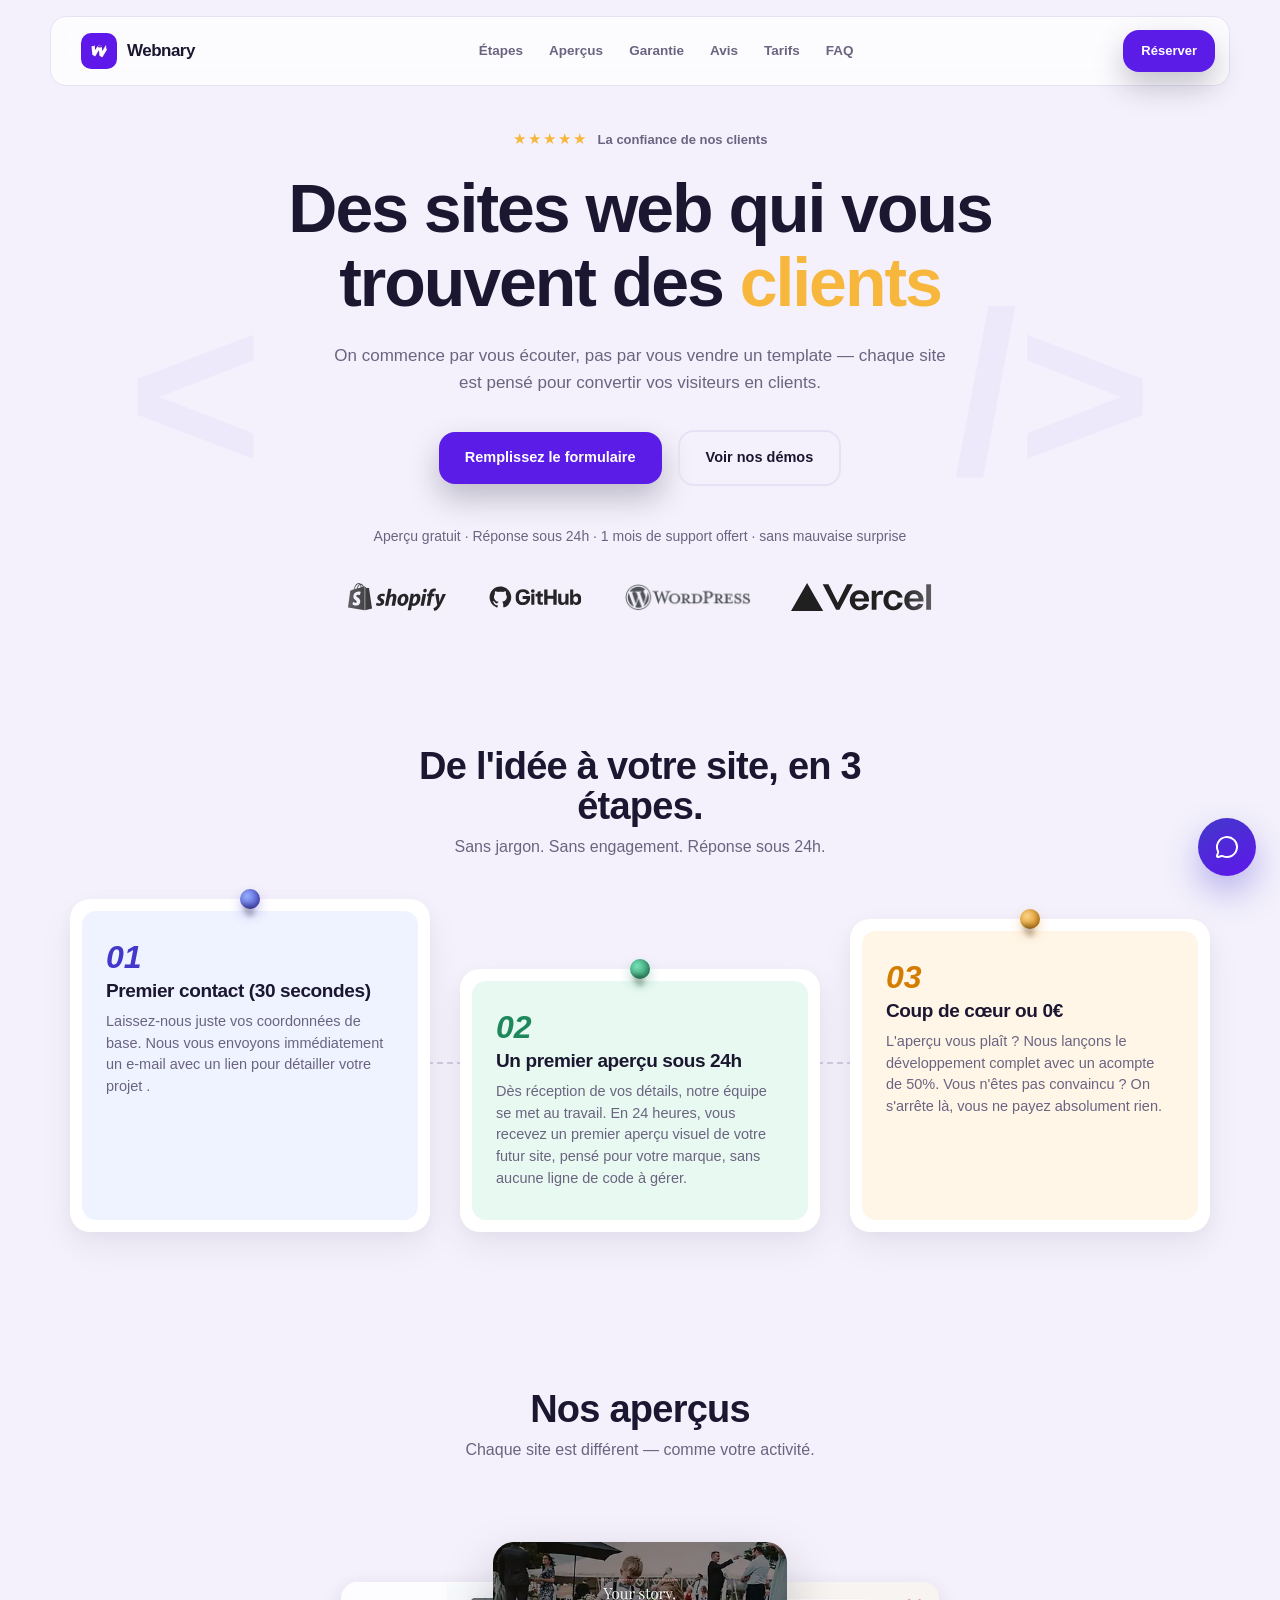
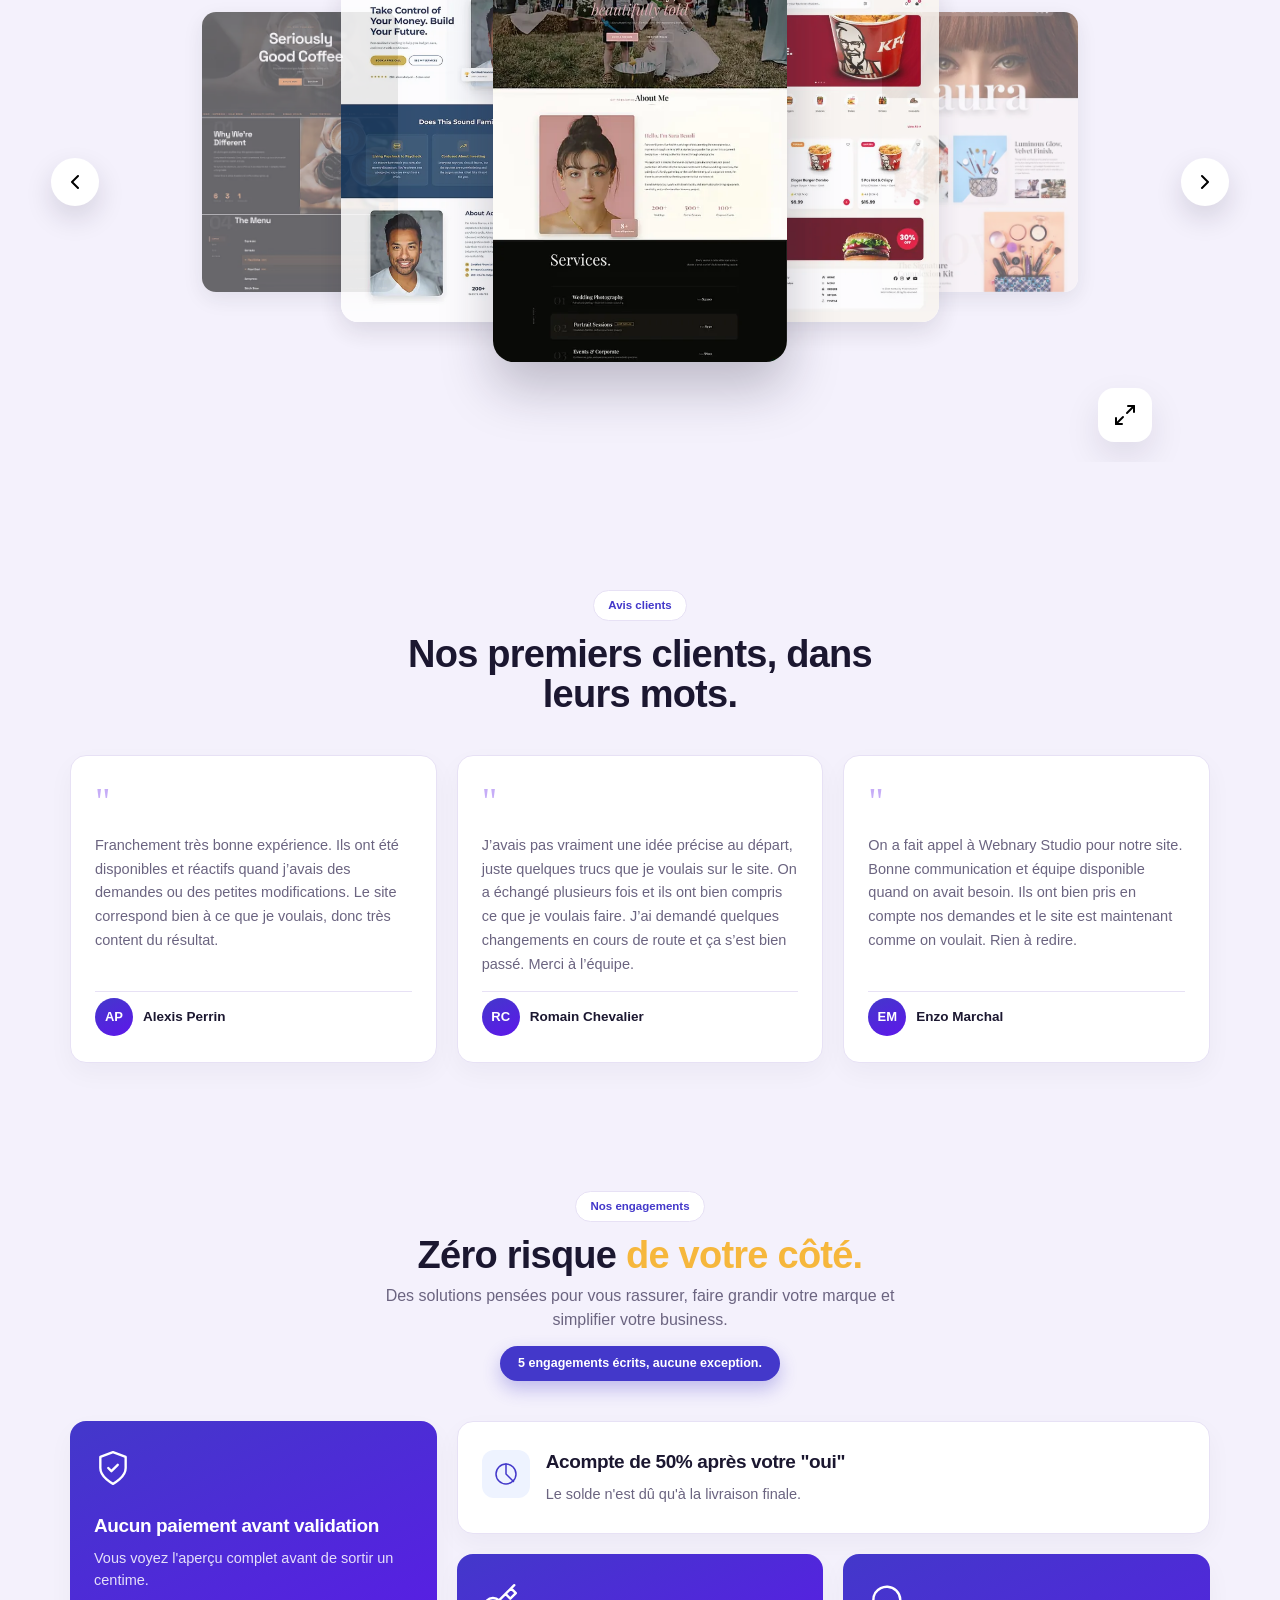
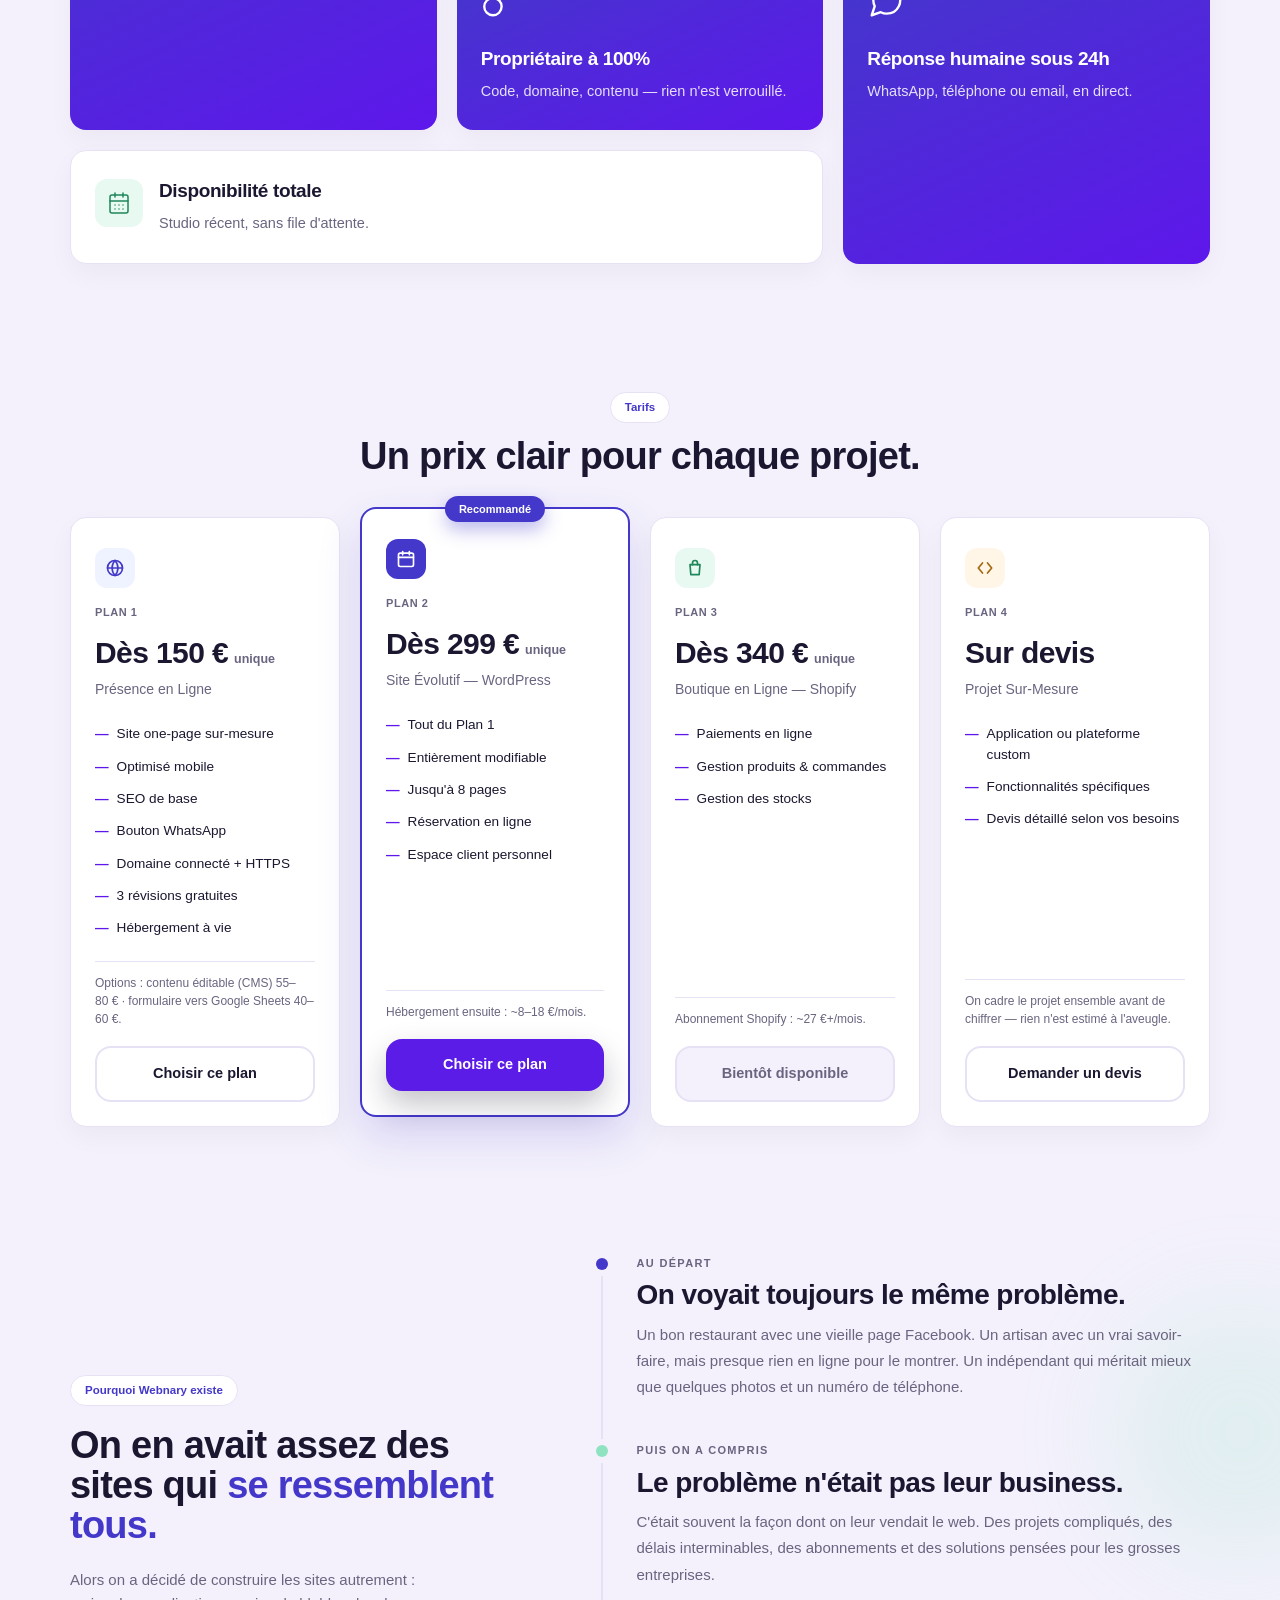
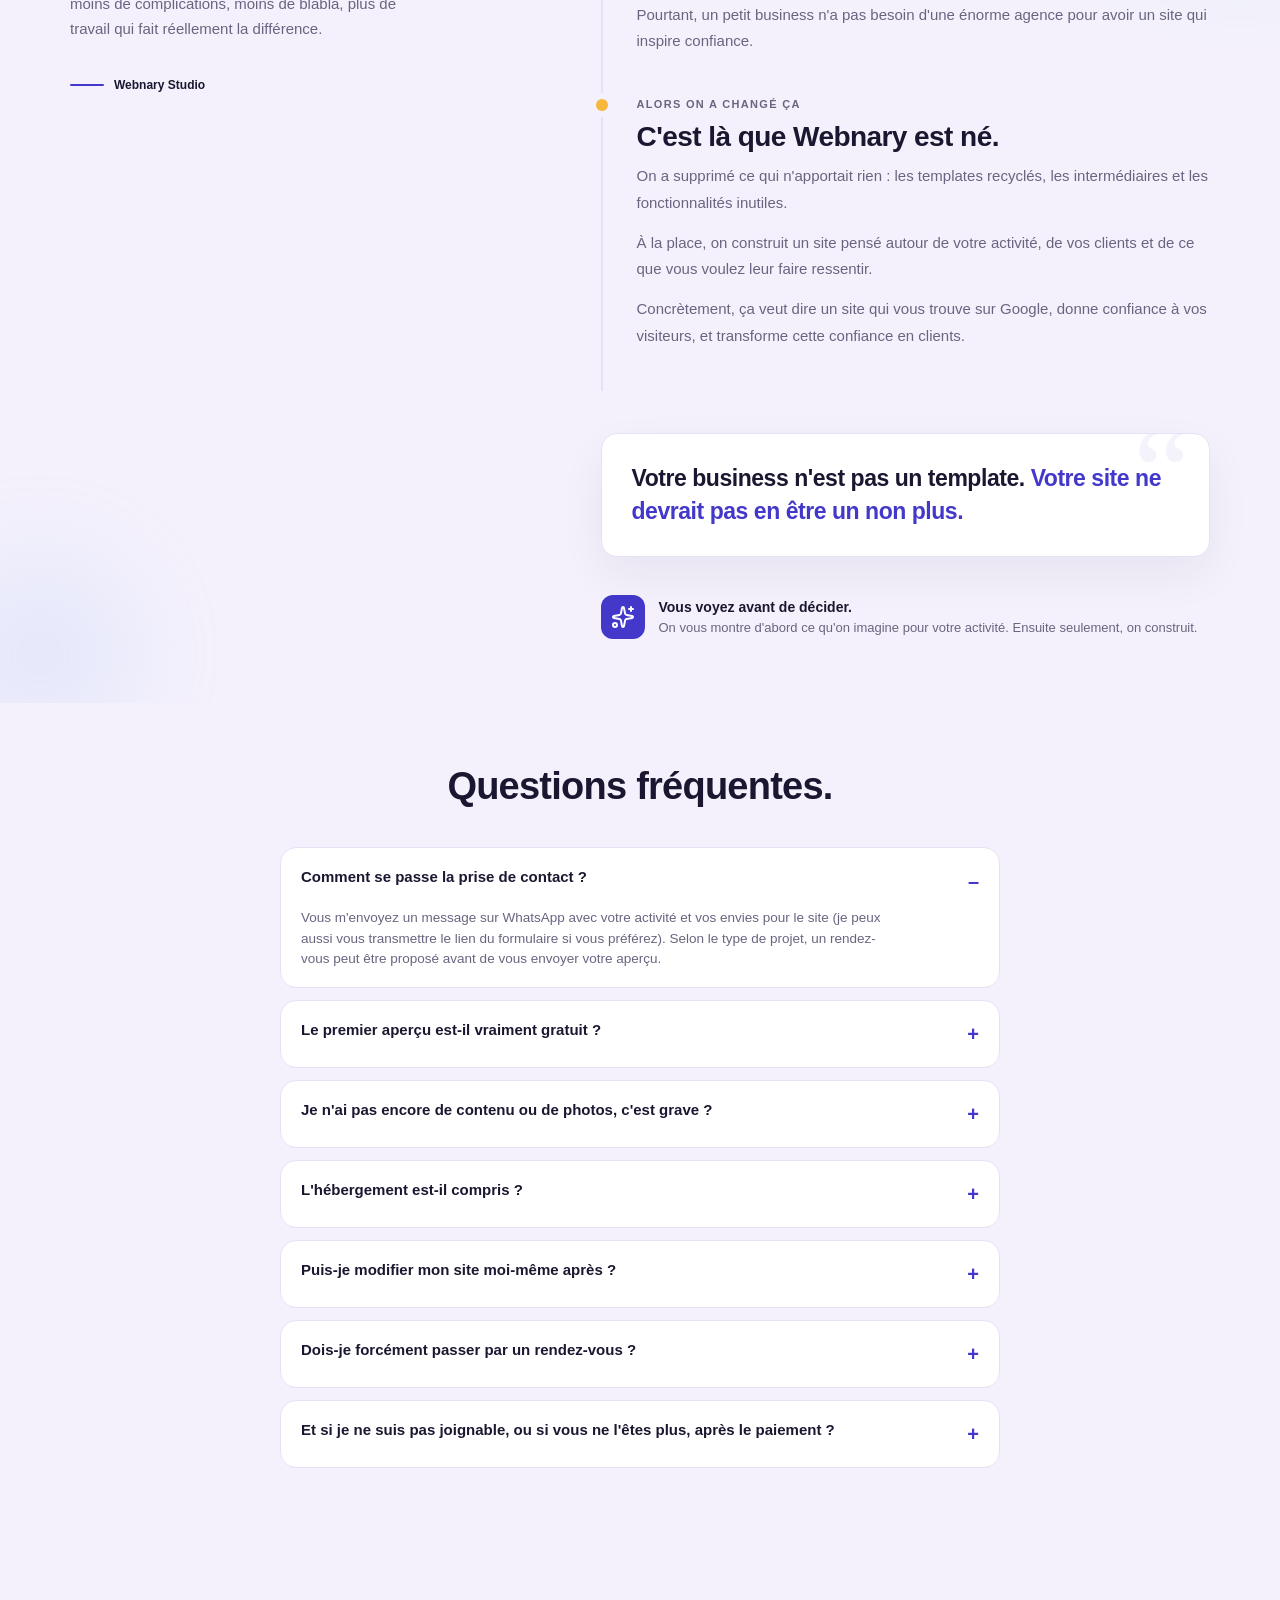
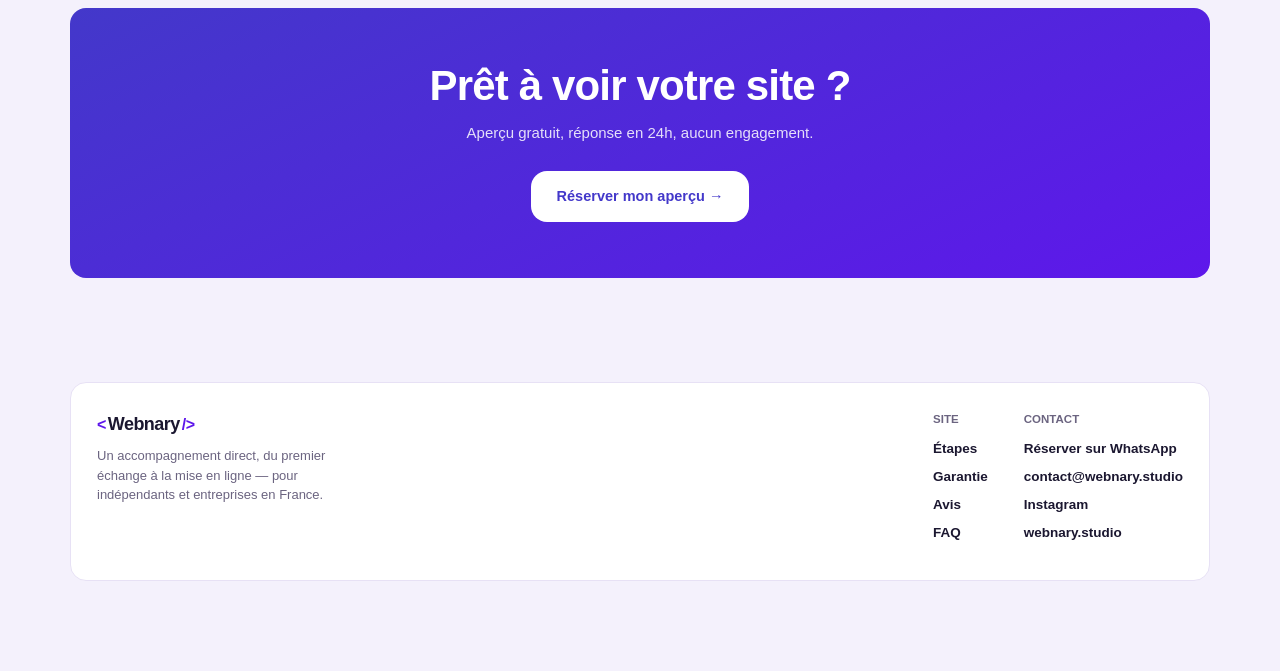
==== commit ed5e85e0: "IMPROVE SPEED" ====
--- a/index.html
+++ b/index.html
@@ -178,14 +178,18 @@
    <!-- Tech Stack: Scrolling Marquee -->
     <div class="hero-stack-marquee">
       <div class="tech-stack" aria-label="Technologies we build with">
-  <img src="assets/logos/shopify_monotone_black.svg" alt="Shopify" height="28">
-  <img src="assets/logos/GitHub_Lockup_Black_Clearspace.svg" alt="GitHub" height="28">
-    <img src="assets/logos/WordPress-logotype-standard.png" alt="WordPress" width="126" height="28">
+  <img src="assets/logos/shopify_monotone_black.svg" alt="Shopify" width="98" height="28">
+  <img src="assets/logos/GitHub_Lockup_Black_Clearspace.svg" alt="GitHub" width="99" height="28">
+    <picture>
+      <source srcset="assets/logos/WordPress-logotype-standard.webp" type="image/webp">
+      <img src="assets/logos/WordPress-logotype-standard.png" alt="WordPress" width="126" height="28">
+    </picture>
 <img 
   src="assets/logos/vercel-logotype-light.svg" 
   alt="Vercel"
+  width="120"
   height="28"
-  style="opacity: 0.87; width: 120px;"
+  style="opacity: 0.87;"
 ></div>    </div>
 
   </div>
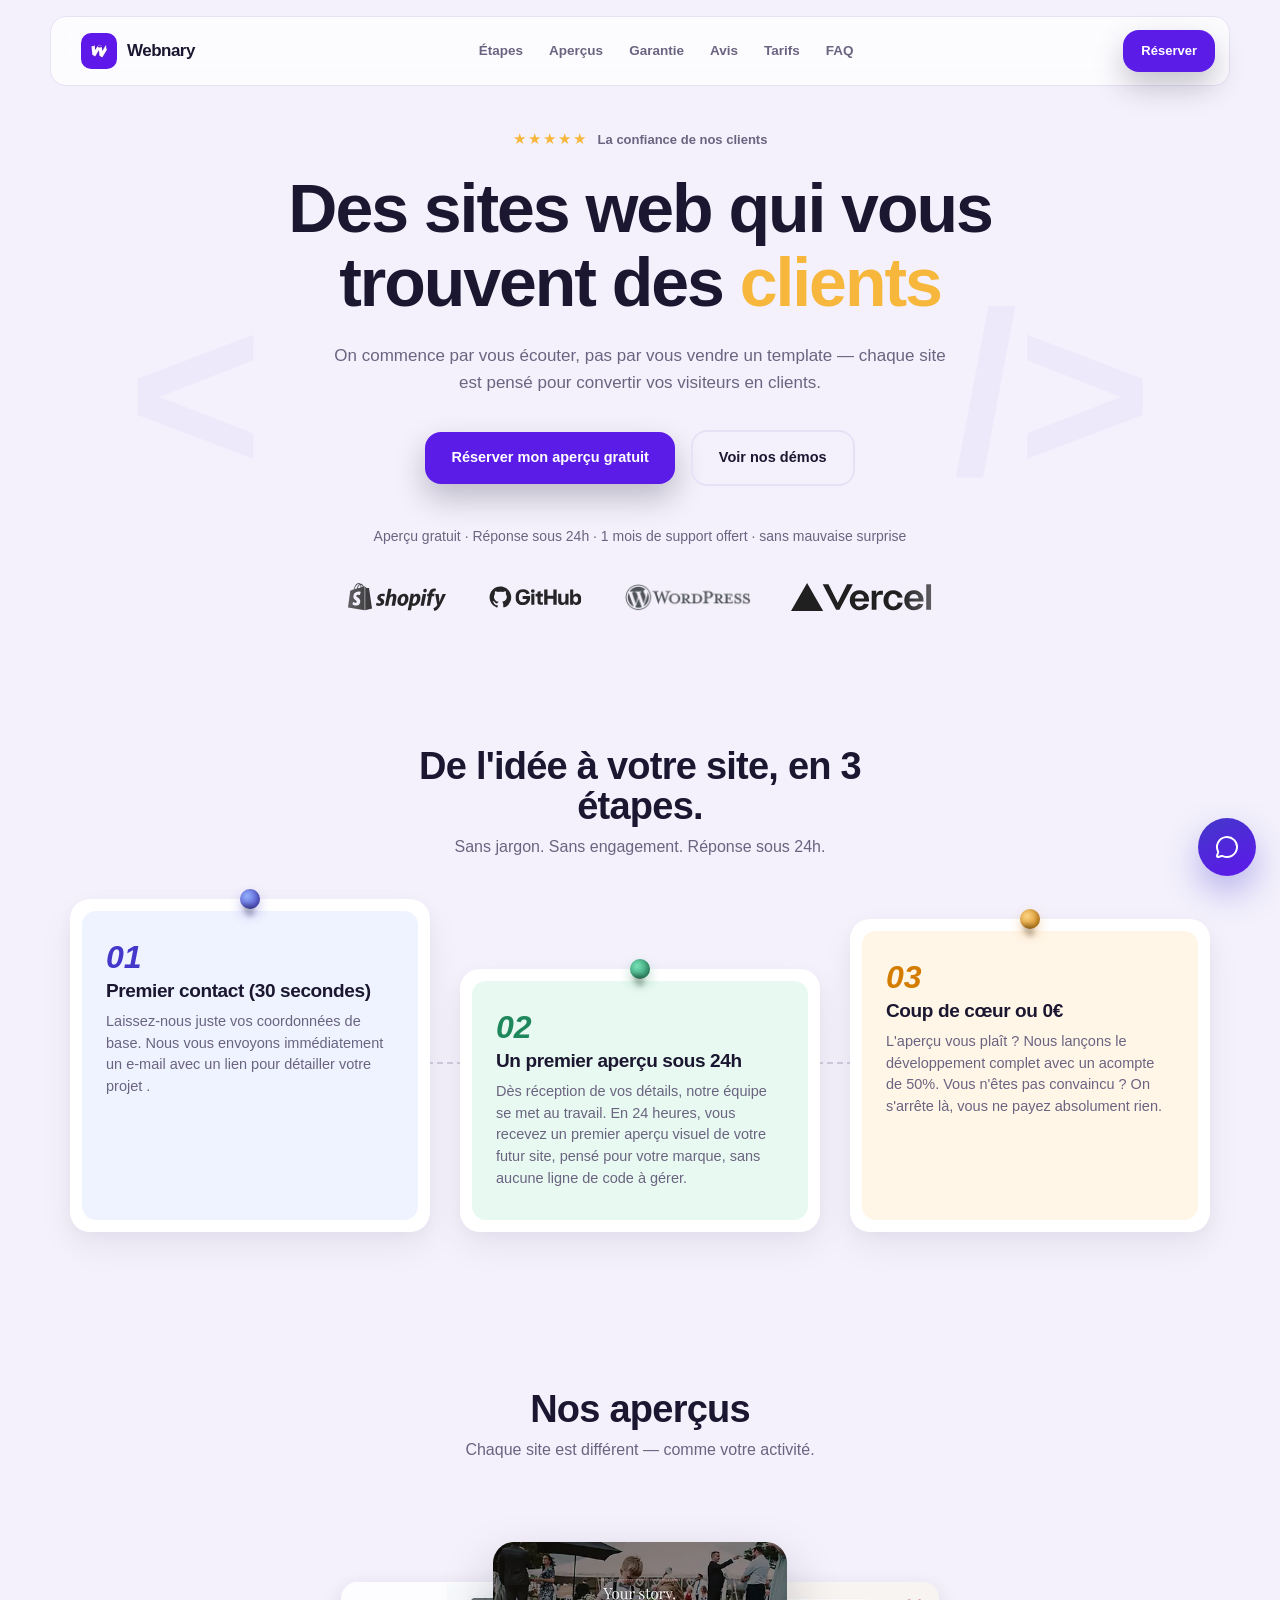
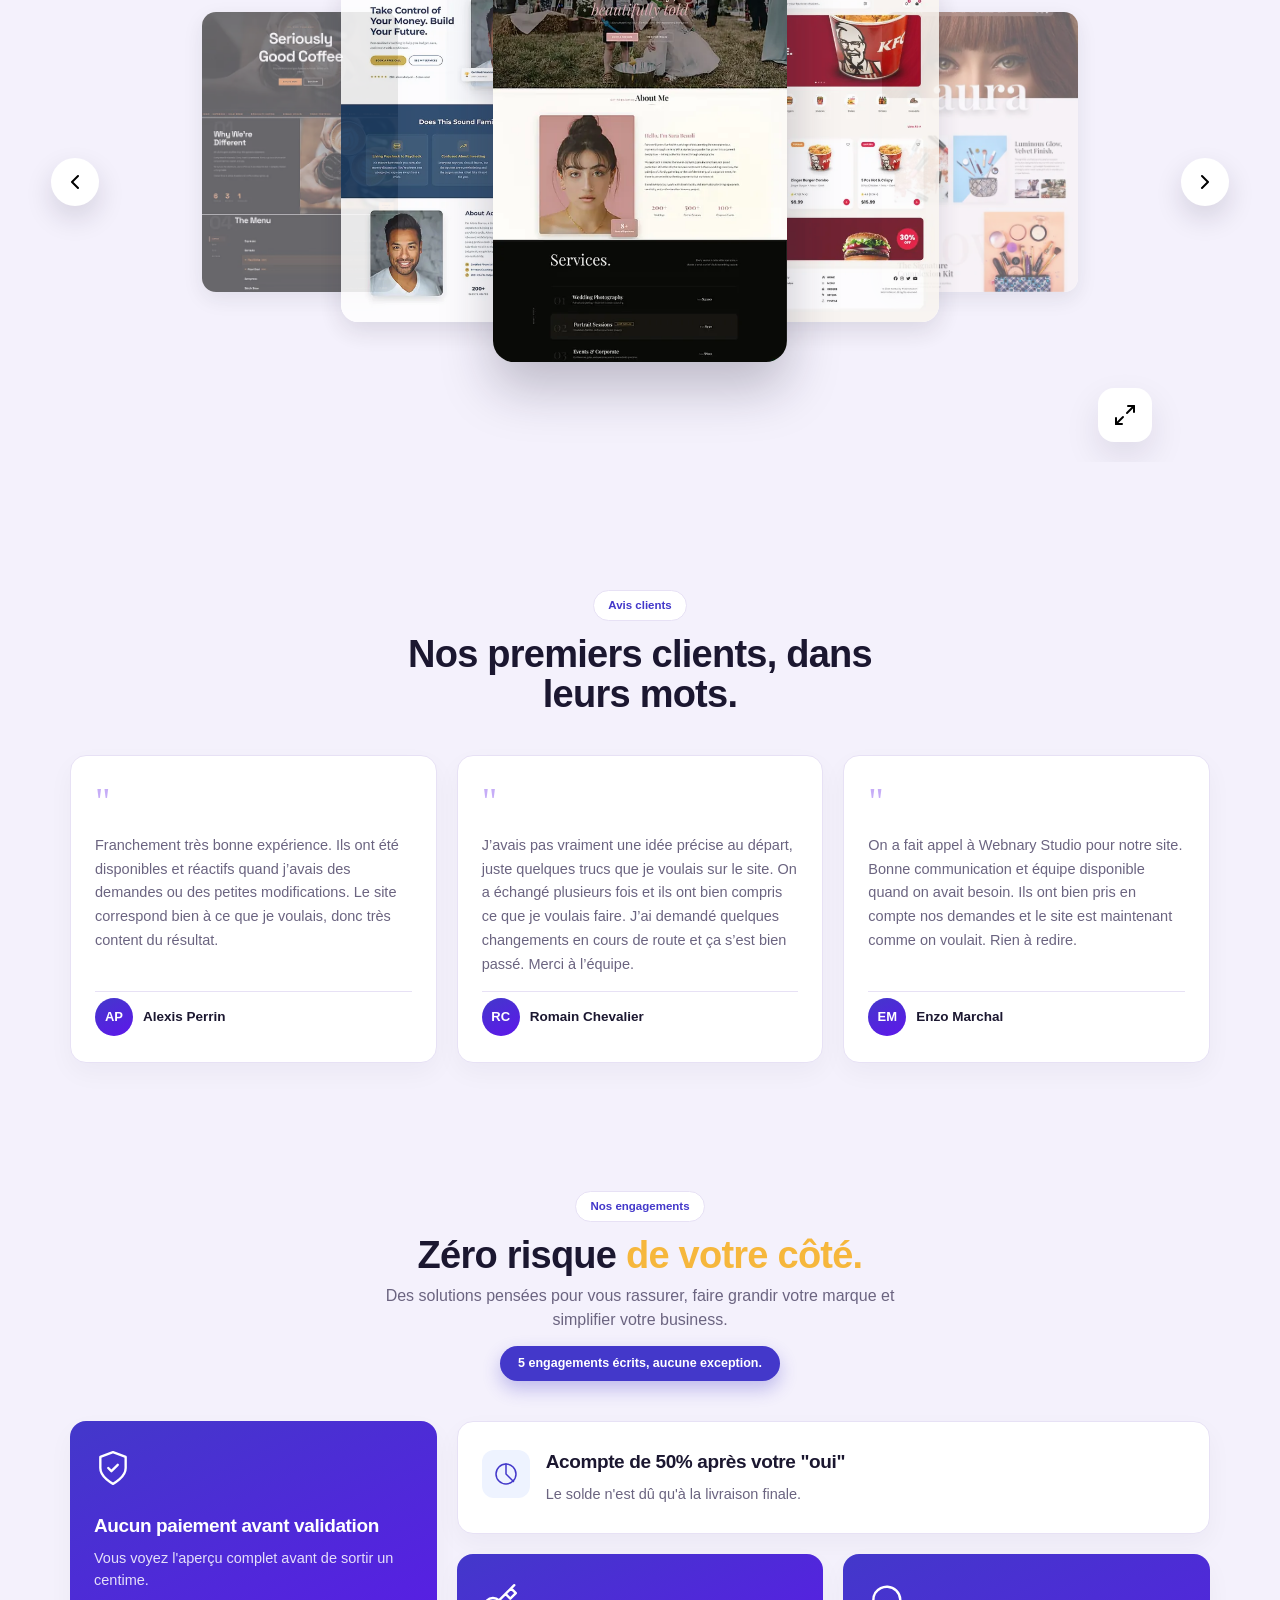
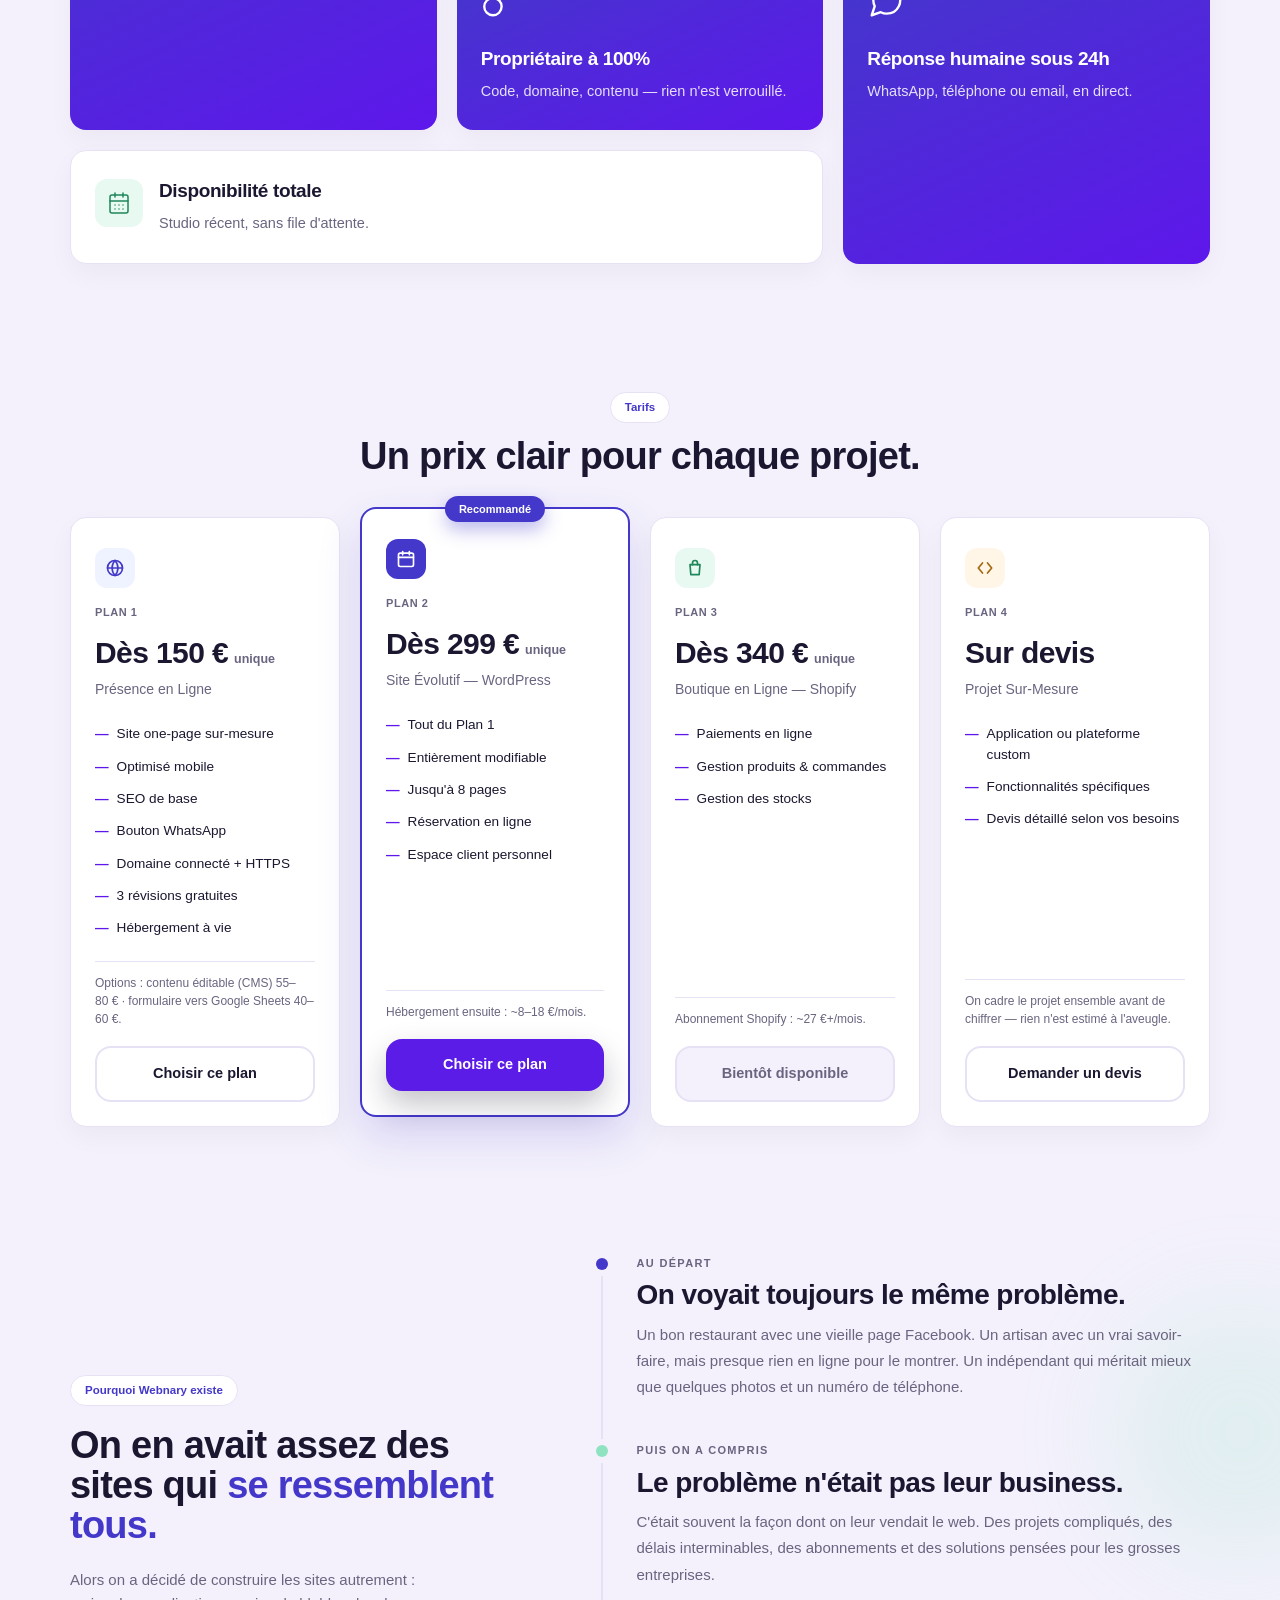
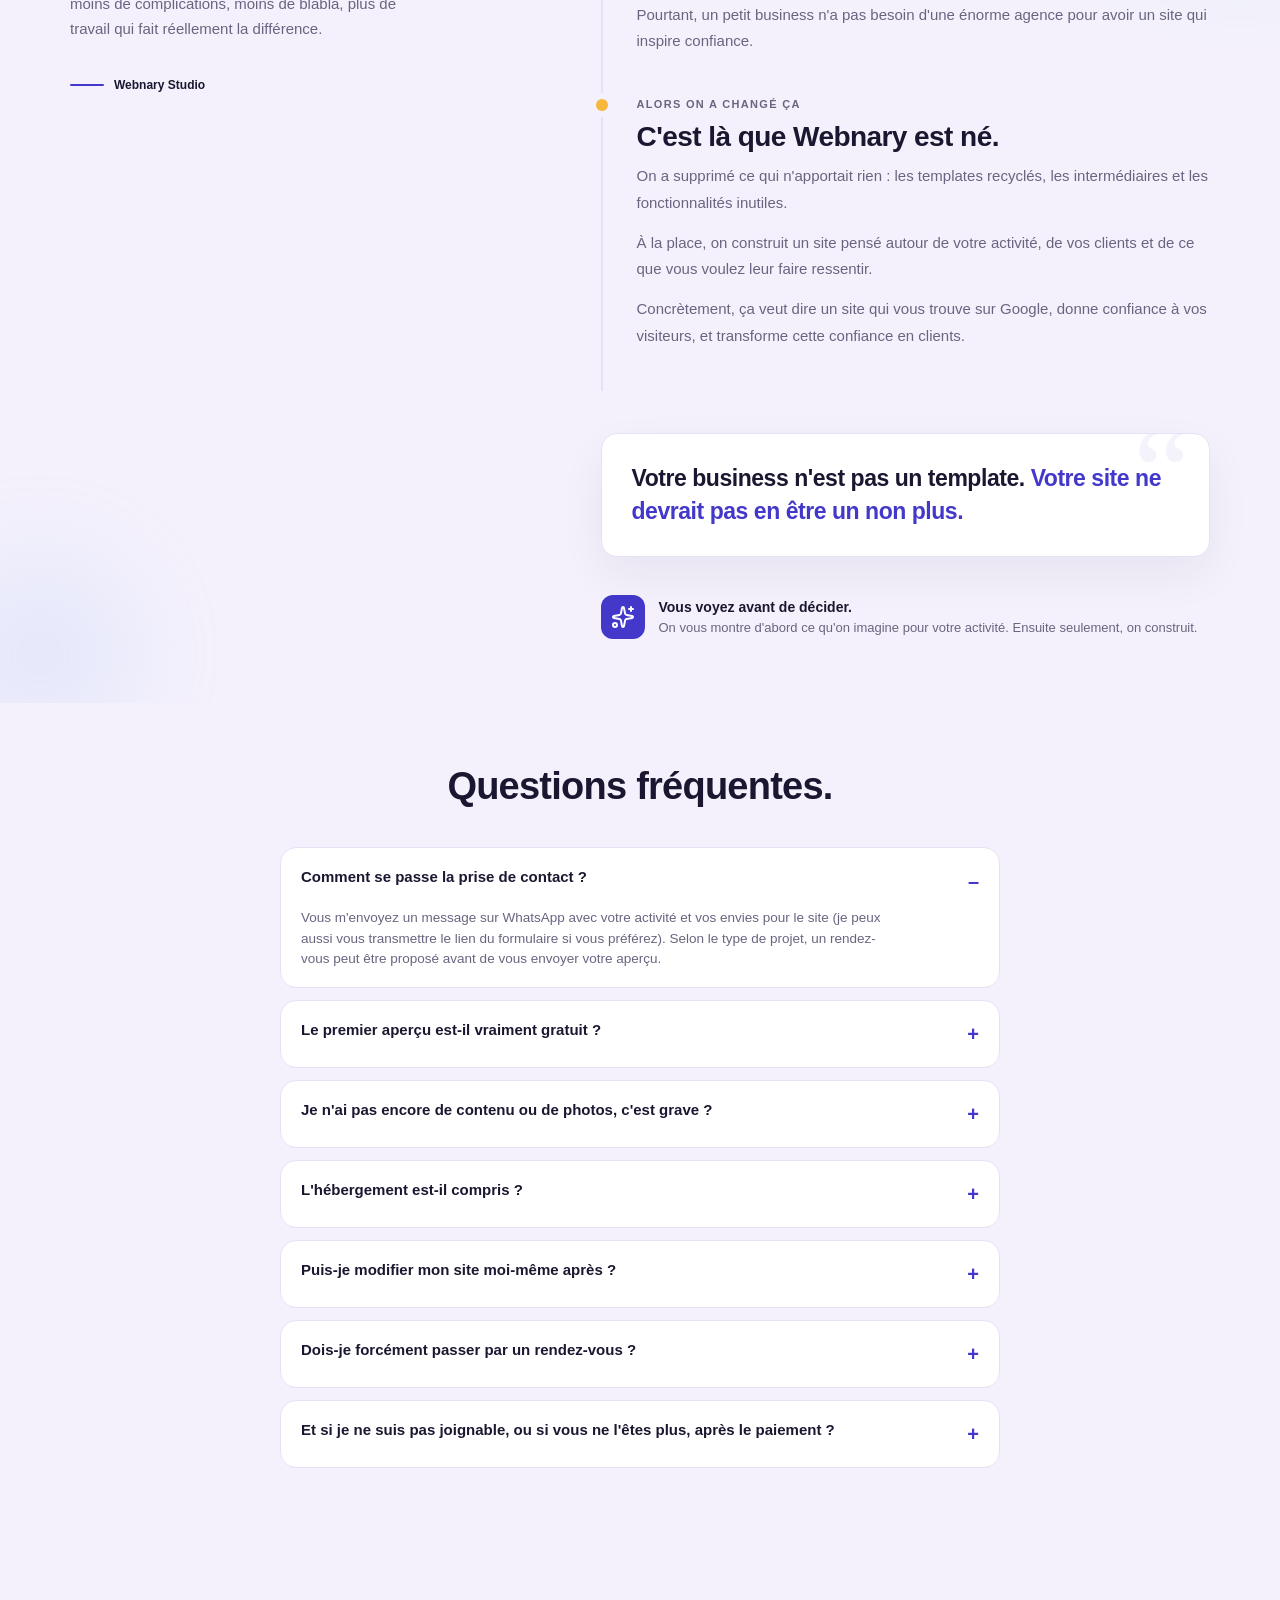
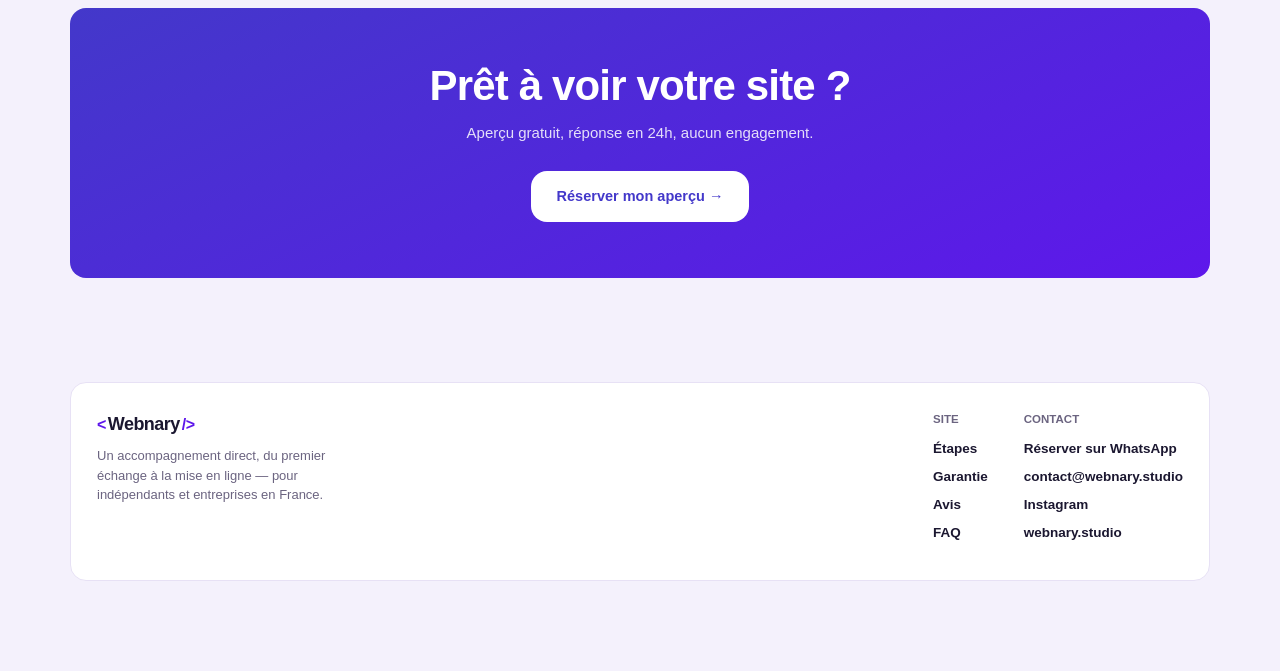
==== commit 00f8901e: "CORRECT COPY TO MATCH CREATIVE" ====
--- a/index.html
+++ b/index.html
@@ -134,7 +134,7 @@
       <a href="#tarifs">Tarifs</a>
       <a href="#faq">FAQ</a>
     </nav>
-<a href="https://wa.me/33767708253?text=Bonjour%20%21%20Je%20souhaite%20remplir%20le%20formulaire%20pour%20r%C3%A9server%20mon%20projet." class="btn btn-primary btn-sm nav-cta" target="_blank" rel="noopener">Réserver</a>
+<a href="https://wa.me/33767708253?text=Bonjour%20%21%20Je%20souhaite%20r%C3%A9server%20mon%20aper%C3%A7u%20gratuit." class="btn btn-primary btn-sm nav-cta" target="_blank" rel="noopener">Réserver</a>
   </div>
 </header>
 
@@ -169,7 +169,7 @@
 
     <!-- Buttons -->
     <div class="hero-cta-row centered">
-      <a href="https://wa.me/33767708253?text=Bonjour%20%21%20Je%20souhaite%20remplir%20le%20formulaire%20pour%20r%C3%A9server%20mon%20projet." class="btn btn-primary" target="_blank" rel="noopener">Remplissez le formulaire</a>
+      <a href="https://wa.me/33767708253?text=Bonjour%20%21%20Je%20souhaite%20r%C3%A9server%20mon%20aper%C3%A7u%20gratuit." class="btn btn-primary" target="_blank" rel="noopener">Réserver mon aperçu gratuit</a>
       <a class="btn btn-outline" href="#apercus">Voir nos démos</a>
     </div>
 
@@ -482,7 +482,7 @@
           <li>Hébergement à vie</li>
         </ul>
         <p class="price-note">Options : contenu éditable (CMS) 55–80&nbsp;€ · formulaire vers Google Sheets 40–60&nbsp;€.</p>
-        <a href="https://wa.me/33767708253?text=Bonjour%20%21%20Je%20souhaite%20remplir%20le%20formulaire%20pour%20r%C3%A9server%20le%20plan%20Pr%C3%A9sence%20en%20Ligne%20%28150%E2%82%AC%29." class="btn btn-outline price-cta" target="_blank" rel="noopener">Choisir ce plan</a>
+        <a href="https://wa.me/33767708253?text=Bonjour%20%21%20Je%20souhaite%20r%C3%A9server%20le%20plan%20Pr%C3%A9sence%20en%20Ligne%20%28150%E2%82%AC%29." class="btn btn-outline price-cta" target="_blank" rel="noopener">Choisir ce plan</a>
       </div>
 
       <!-- PLAN 2 (mis en avant) -->
@@ -502,7 +502,7 @@
           <li>Espace client personnel</li>
         </ul>
         <p class="price-note">Hébergement ensuite : ~8–18&nbsp;€/mois.</p>
-        <a href="https://wa.me/33767708253?text=Bonjour%20%21%20Je%20souhaite%20remplir%20le%20formulaire%20pour%20r%C3%A9server%20le%20plan%20Site%20%C3%89volutif%20%E2%80%94%20WordPress%20%28299%E2%82%AC%29." class="btn btn-primary price-cta" target="_blank" rel="noopener">Choisir ce plan</a>
+        <a href="https://wa.me/33767708253?text=Bonjour%20%21%20Je%20souhaite%20r%C3%A9server%20le%20plan%20Site%20%C3%89volutif%20%E2%80%94%20WordPress%20%28299%E2%82%AC%29." class="btn btn-primary price-cta" target="_blank" rel="noopener">Choisir ce plan</a>
       </div>
 
       <!-- PLAN 3 -->
@@ -536,7 +536,7 @@
           <li>Devis détaillé selon vos besoins</li>
         </ul>
         <p class="price-note">On cadre le projet ensemble avant de chiffrer — rien n'est estimé à l'aveugle.</p>
-        <a href="https://wa.me/33767708253?text=Bonjour%20%21%20Je%20souhaite%20remplir%20le%20formulaire%20pour%20un%20devis%20sur-mesure%20%28application%2Fplateforme%29." class="btn btn-outline price-cta" target="_blank" rel="noopener">Demander un devis</a>
+        <a href="https://wa.me/33767708253?text=Bonjour%20%21%20Je%20souhaite%20un%20devis%20pour%20un%20projet%20sur-mesure%20%28application%2Fplateforme%29." class="btn btn-outline price-cta" target="_blank" rel="noopener">Demander un devis</a>
       </div>
 
     </div>
@@ -748,7 +748,7 @@
     <div class="cta-card">
       <h2>Prêt à voir votre site ?</h2>
       <p>Aperçu gratuit, réponse en 24h, aucun engagement.</p>
-      <a href="https://wa.me/33767708253?text=Bonjour%20%21%20Je%20souhaite%20remplir%20le%20formulaire%20pour%20r%C3%A9server%20mon%20projet." class="btn btn-white" target="_blank" rel="noopener">Réserver mon aperçu →</a>
+      <a href="https://wa.me/33767708253?text=Bonjour%20%21%20Je%20souhaite%20r%C3%A9server%20mon%20aper%C3%A7u%20gratuit." class="btn btn-white" target="_blank" rel="noopener">Réserver mon aperçu →</a>
     </div>
   </div>
 </section>
@@ -776,7 +776,7 @@
                link + a separate generic WhatsApp link). Now that the form link
                itself opens WhatsApp, keeping both was just two paths to the same
                place — see README for the full switch. -->
-          <a href="https://wa.me/33767708253?text=Bonjour%20%21%20Je%20souhaite%20remplir%20le%20formulaire%20pour%20r%C3%A9server%20mon%20projet." target="_blank" rel="noopener">Réserver sur WhatsApp</a>
+          <a href="https://wa.me/33767708253?text=Bonjour%20%21%20Je%20souhaite%20r%C3%A9server%20mon%20aper%C3%A7u%20gratuit." target="_blank" rel="noopener">Réserver sur WhatsApp</a>
           <a href="mailto:contact@webnary.studio">contact@webnary.studio</a>
           <a href="https://www.instagram.com/webnary.studio/" target="_blank" rel="noopener">Instagram</a>
           <a href="https://webnary.studio">webnary.studio</a>
@@ -790,7 +790,7 @@
 </main>
 
 <div class="sticky-cta">
-  <a href="https://wa.me/33767708253?text=Bonjour%20%21%20Je%20souhaite%20remplir%20le%20formulaire%20pour%20r%C3%A9server%20mon%20projet." class="btn btn-primary" target="_blank" rel="noopener">
+  <a href="https://wa.me/33767708253?text=Bonjour%20%21%20Je%20souhaite%20r%C3%A9server%20mon%20aper%C3%A7u%20gratuit." class="btn btn-primary" target="_blank" rel="noopener">
     <i data-lucide="calendar-check" style="width:18px; height:18px; stroke-width:2.5px;"></i> Réserver mon aperçu
   </a>
 </div>
